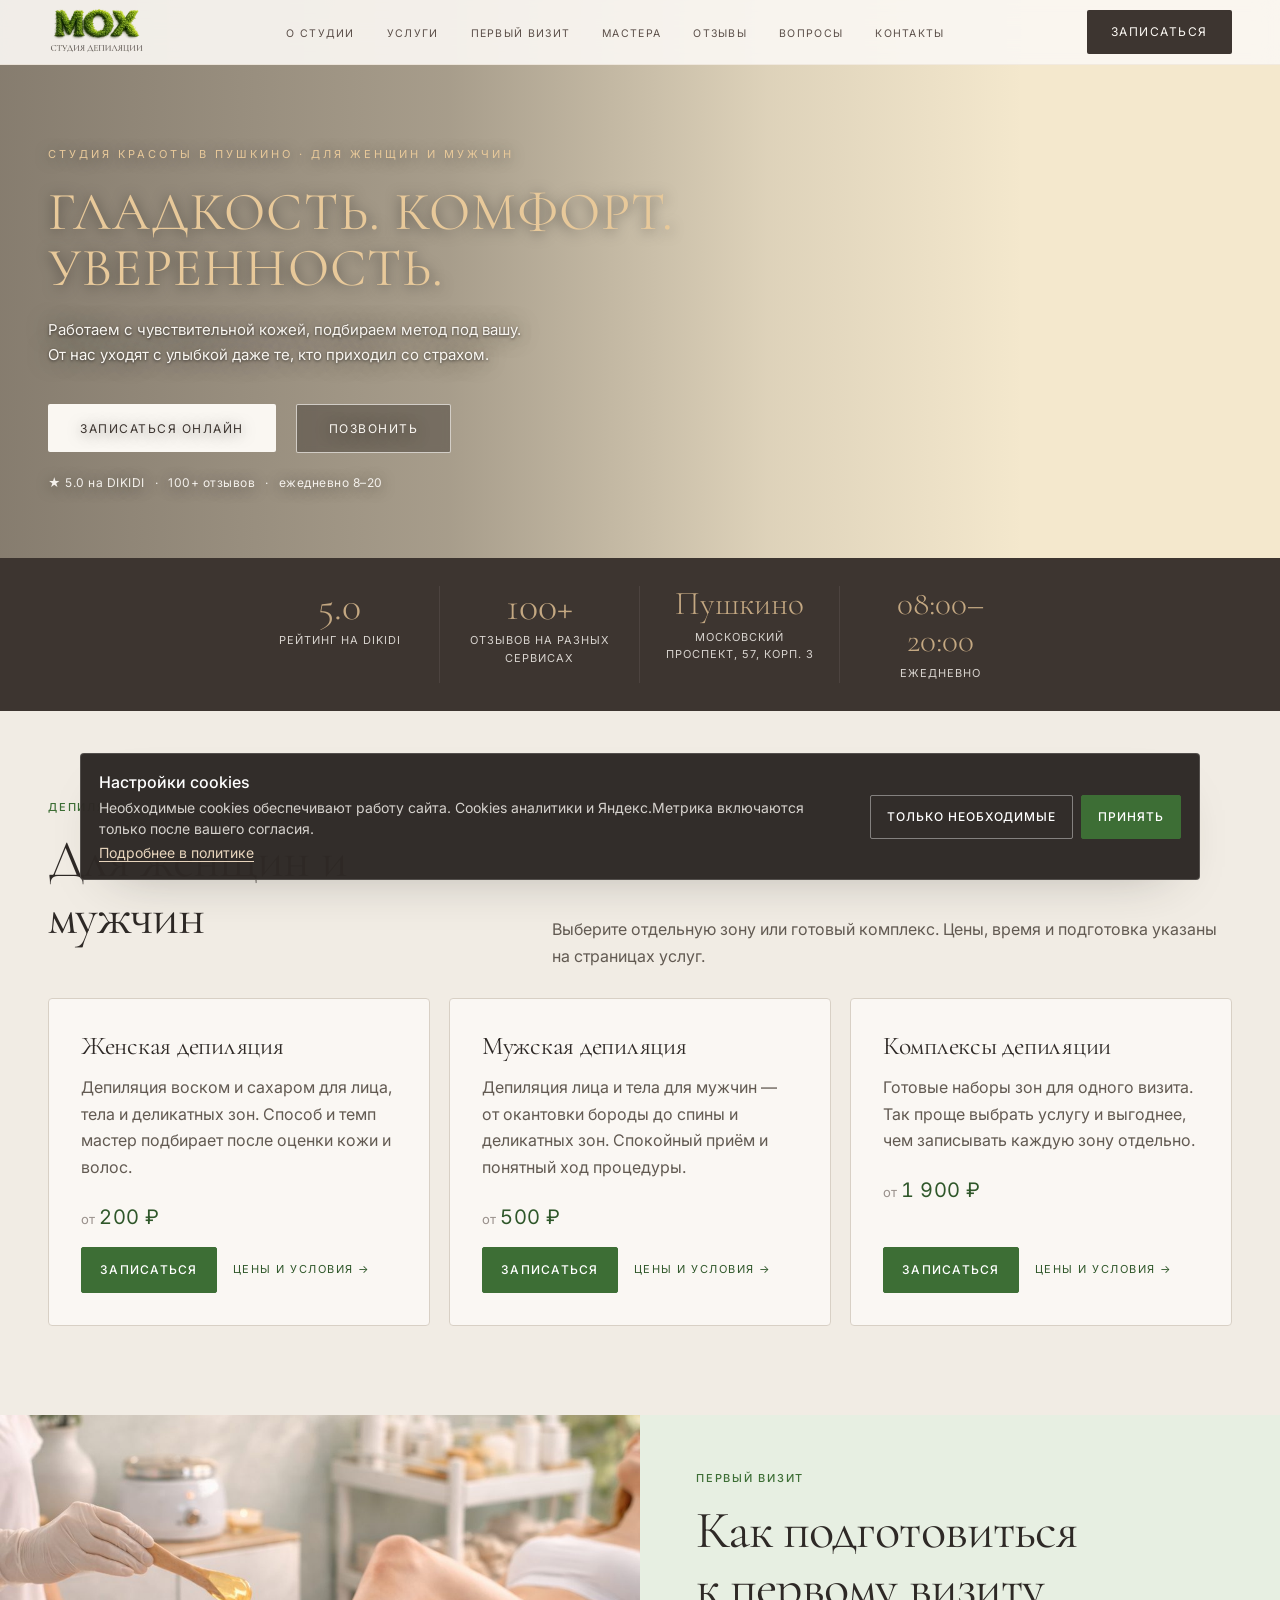
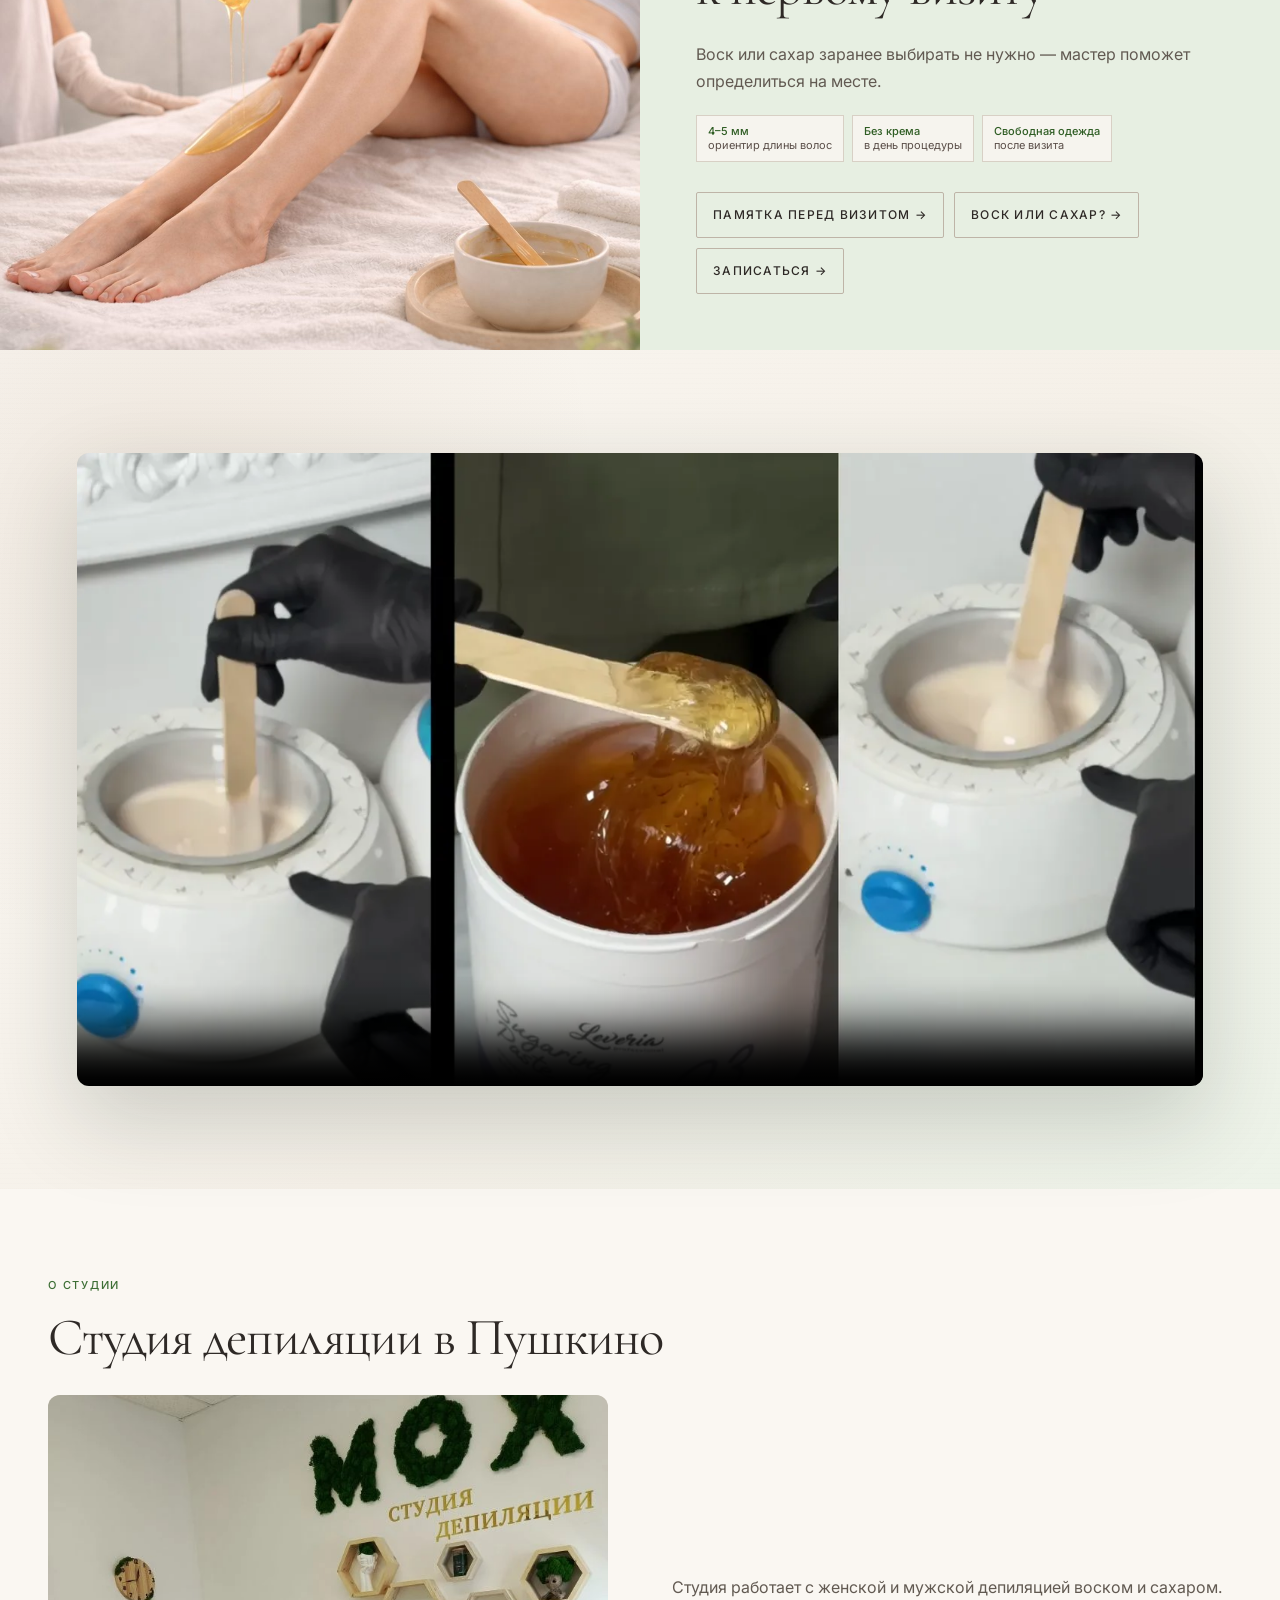
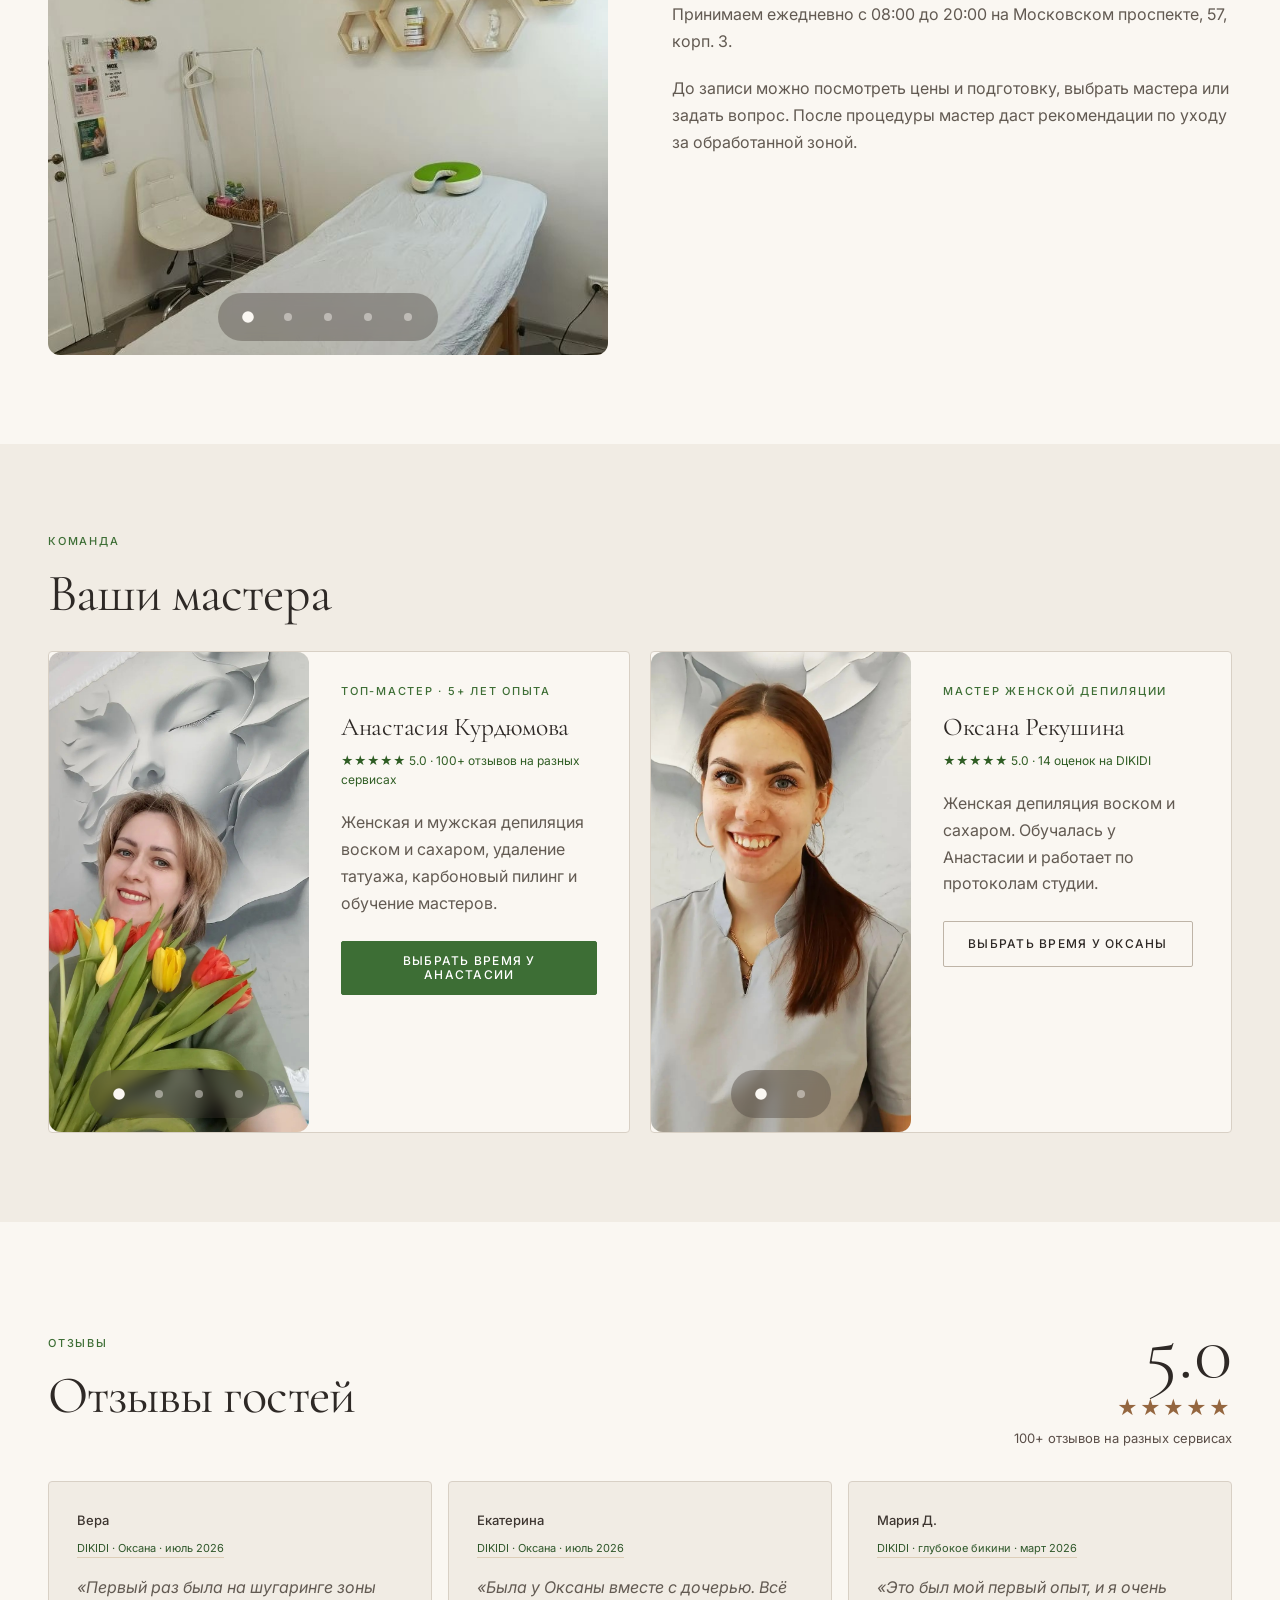
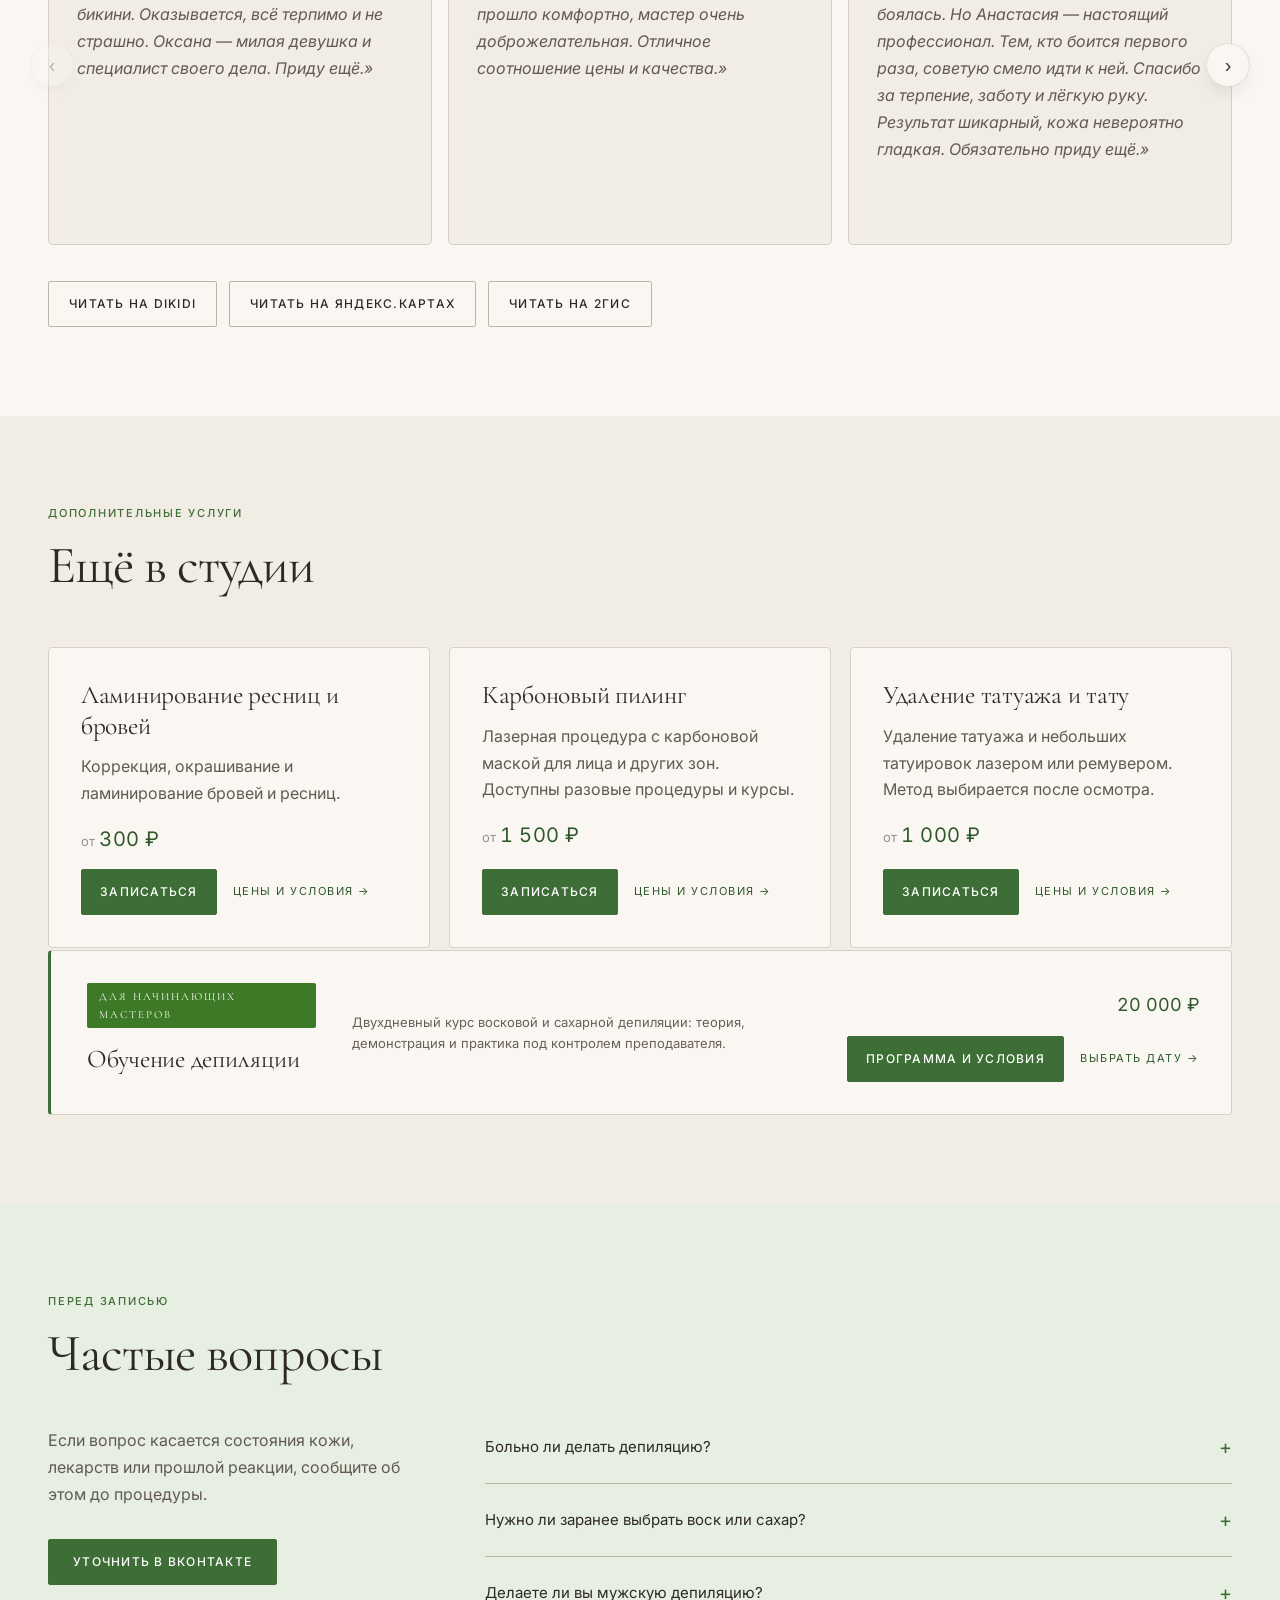
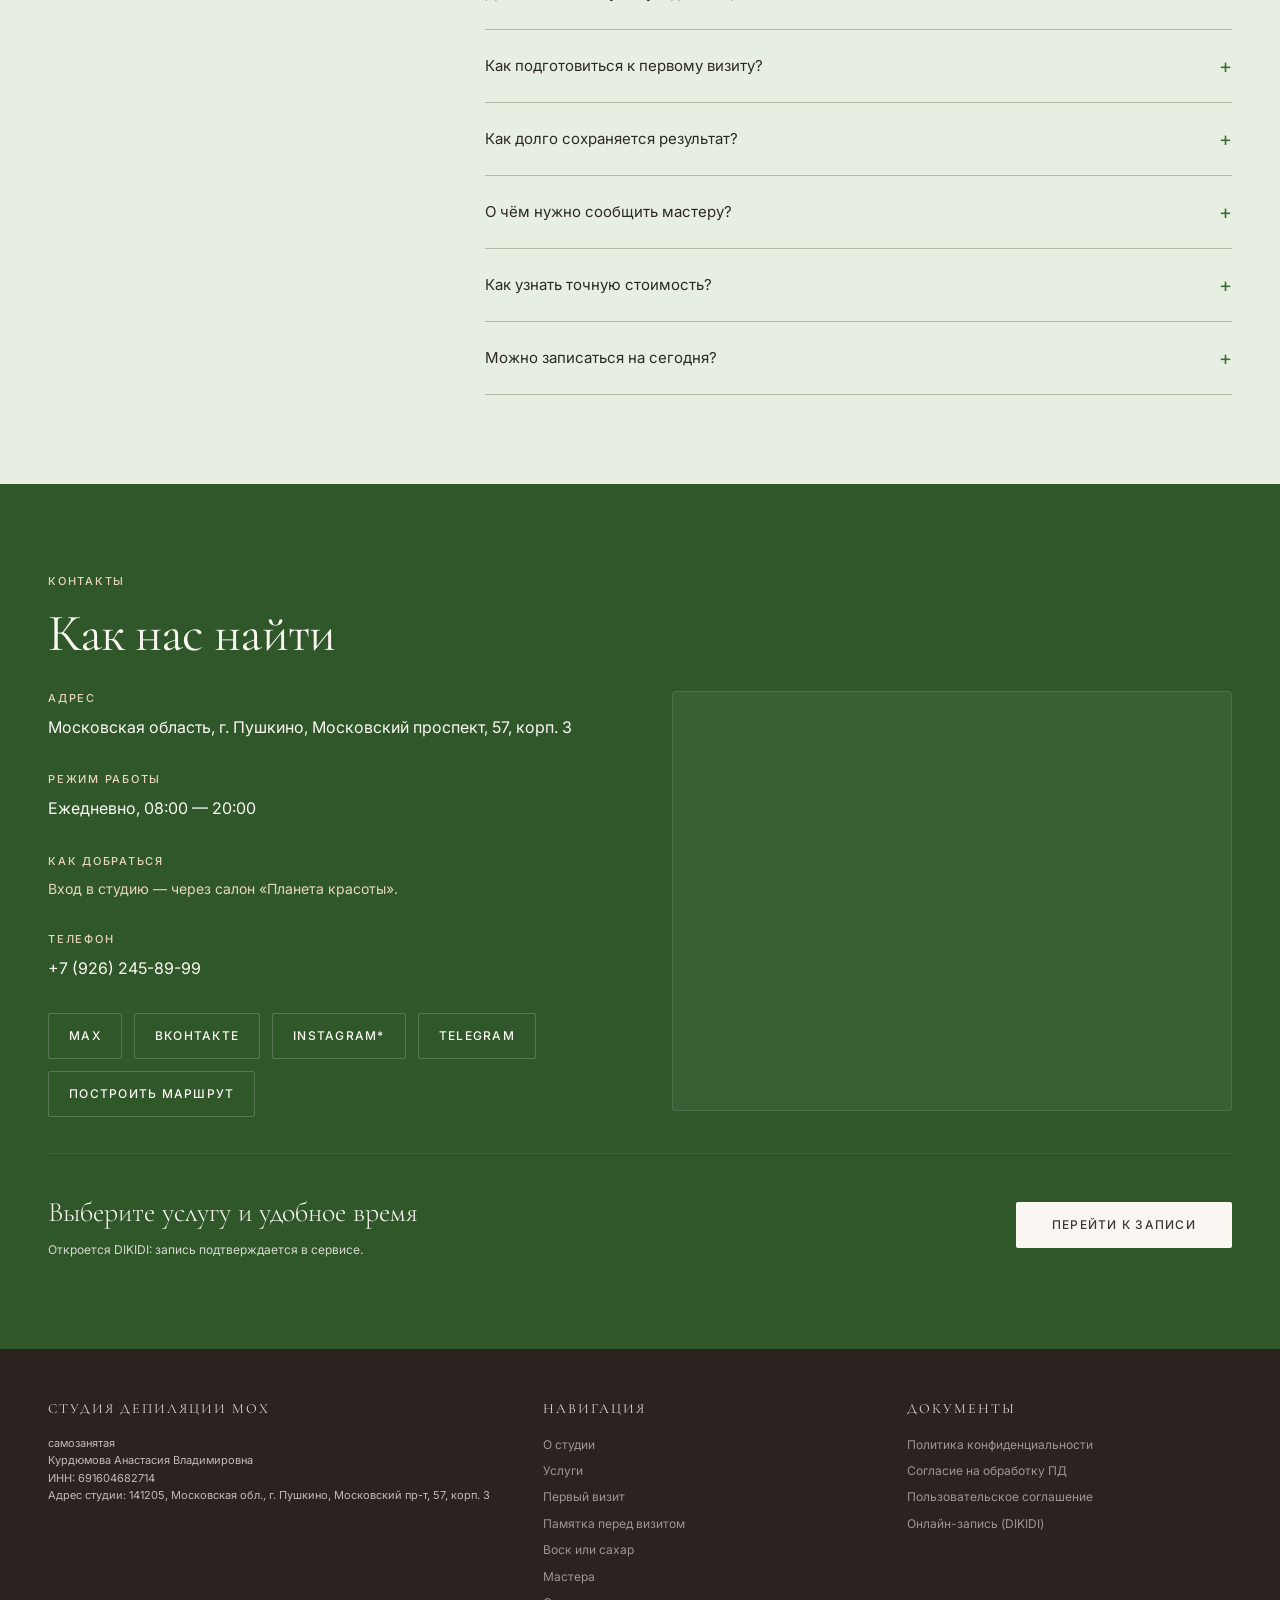
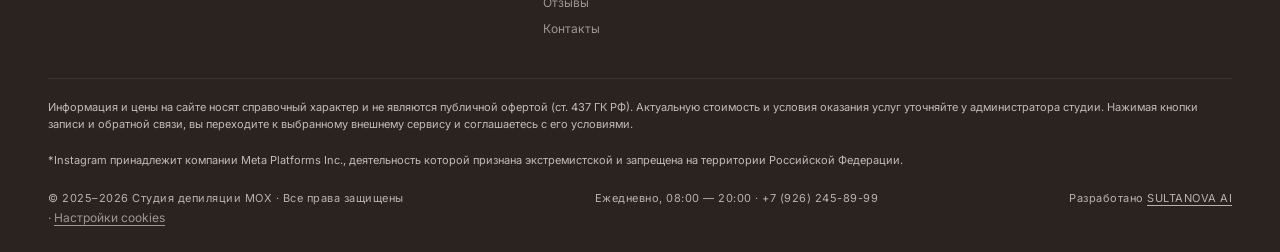
==== index.html @ b2943e1a "Deploy Studio MOX public site" ====
<!DOCTYPE html>
<html lang="ru">
<head>
  <meta charset="UTF-8">
  <meta name="viewport" content="width=device-width, initial-scale=1.0">
  <title>Депиляция в Пушкино для женщин и мужчин — студия МОХ</title>
  <meta name="description" content="Депиляция воском и сахаром для женщин и мужчин в Пушкино. Открытые цены, подготовка к первому визиту и онлайн-запись. Московский проспект, 57, корп. 3.">
  <meta name="theme-color" content="#FAF7F2">
  <meta name="yandex-verification" content="49eaa7215c5de0d1" />

  <link rel="icon" type="image/png" href="favicon.png">
  <link rel="apple-touch-icon" href="logo_new.png">

  <meta property="og:type" content="website">
  <meta property="og:locale" content="ru_RU">
  <meta property="og:site_name" content="Студия депиляции МОХ">
  <meta property="og:title" content="Депиляция в Пушкино — студия МОХ">
  <meta property="og:description" content="Депиляция воском и сахаром для женщин и мужчин. Понятная подготовка, открытые цены и онлайн-запись.">
  <meta property="og:image" content="https://studiomox.ru/og-image-v2.jpg">
  <meta property="og:image:width" content="1200">
  <meta property="og:image:height" content="630">

  <meta name="twitter:card" content="summary_large_image">
  <meta name="twitter:title" content="Депиляция в Пушкино — студия МОХ">
  <meta name="twitter:description" content="Депиляция воском и сахаром для женщин и мужчин. Открытые цены и онлайн-запись.">
  <meta name="twitter:image" content="https://studiomox.ru/og-image-v2.jpg">

  <link rel="canonical" href="https://studiomox.ru/">

  <script type="application/ld+json">
{
  "@context": "https://schema.org",
  "@type": "BeautySalon",
  "@id": "https://studiomox.ru/#studio",
  "name": "Студия депиляции МОХ",
  "alternateName": "МОХ",
  "url": "https://studiomox.ru/",
  "logo": "https://studiomox.ru/logo_new.png",
  "image": [
    "https://studiomox.ru/images/hero2.jpg",
    "https://studiomox.ru/images/studio-1.jpeg",
    "https://studiomox.ru/images/studio-2.jpeg"
  ],
  "priceRange": "₽₽",
  "telephone": "+79262458999",
  "address": {
    "@type": "PostalAddress",
    "streetAddress": "Московская область, г. Пушкино, Московский проспект, 57, корп. 3",
    "addressCountry": "RU"
  },
  "areaServed": {
    "@type": "City",
    "name": "Пушкино"
  },
  "hasMap": "https://yandex.com/maps/org/studio_/82859174374/",
  "openingHours": "Mo-Su 08:00-20:00",
  "employee": [
    {
      "@type": "Person",
      "name": "Анастасия Курдюмова",
      "jobTitle": "ТопМастер"
    },
    {
      "@type": "Person",
      "name": "Оксана Рекушина",
      "jobTitle": "Мастер"
    }
  ],
  "sameAs": [
    "https://vk.ru/mox_pushkino",
    "https://max.ru/join/XUaVZ5nAhNeaqM1vpxHjrUxd1azmEjL3-AgCfs2Gb9o",
    "https://yandex.com/maps/org/studio_/82859174374/",
    "https://2gis.ru/moscow/geo/70000001100047995"
  ],
  "hasOfferCatalog": {
    "@type": "OfferCatalog",
    "name": "Услуги студии МОХ",
    "itemListElement": [
      {
        "@type": "Offer",
        "name": "Женская депиляция",
        "url": "https://studiomox.ru/services/women.html",
        "priceCurrency": "RUB",
        "availability": "https://schema.org/InStock",
        "price": "200"
      },
      {
        "@type": "Offer",
        "name": "Мужская депиляция",
        "url": "https://studiomox.ru/services/men.html",
        "priceCurrency": "RUB",
        "availability": "https://schema.org/InStock",
        "price": "500"
      },
      {
        "@type": "Offer",
        "name": "Комплексы депиляции",
        "url": "https://studiomox.ru/services/complexes.html",
        "priceCurrency": "RUB",
        "availability": "https://schema.org/InStock",
        "price": "1900"
      },
      {
        "@type": "Offer",
        "name": "Ламинирование ресниц и бровей",
        "url": "https://studiomox.ru/services/brows.html",
        "priceCurrency": "RUB",
        "availability": "https://schema.org/InStock",
        "price": "300"
      },
      {
        "@type": "Offer",
        "name": "Карбоновый пилинг",
        "url": "https://studiomox.ru/services/carbon.html",
        "priceCurrency": "RUB",
        "availability": "https://schema.org/InStock",
        "price": "1500"
      },
      {
        "@type": "Offer",
        "name": "Удаление татуажа и тату",
        "url": "https://studiomox.ru/services/tattoo.html",
        "priceCurrency": "RUB",
        "availability": "https://schema.org/InStock",
        "price": "1000"
      },
      {
        "@type": "Offer",
        "name": "Обучение депиляции",
        "url": "https://studiomox.ru/services/course.html",
        "priceCurrency": "RUB",
        "availability": "https://schema.org/InStock",
        "price": "20000"
      }
    ]
  }
}
  </script>

  <link rel="preconnect" href="https://fonts.googleapis.com">
  <link rel="preconnect" href="https://fonts.gstatic.com" crossorigin>
  <link rel="preload" as="image" href="images/hero2.jpg" fetchpriority="high" media="(min-width: 901px)">
  <link rel="preload" as="image" href="images/hero-mobile.jpeg" fetchpriority="high" media="(max-width: 900px)">
  <link href="https://fonts.googleapis.com/css2?family=Cormorant+Garamond:ital,wght@0,300;0,400;0,500;0,600;1,300;1,400&family=Inter:wght@300;400;500&display=swap" rel="stylesheet">
  <link rel="stylesheet" href="site-tokens.css?v=20260729a">
  <script type="text/javascript" src="https://dikidi.ru/assets/js/widget_record/widget2.min.js?v=1773811740"></script>
  <style>
    :root {
      --milk:   #FAF7F2;
      --sage:   #3D7A28;
      --sage-dark: #2F5D24;
      --beige:  #C4A882;
      --taupe:  #3D3530;
      --taupe2: #5a4e48;
      --light:  #F2EDE4;
    }

    *, *::before, *::after { box-sizing: border-box; margin: 0; padding: 0; }

    html { scroll-behavior: smooth; }

    body {
      font-family: 'Inter', sans-serif;
      background: var(--milk);
      color: var(--taupe);
      font-size: 15px;
      line-height: 1.6;
      -webkit-font-smoothing: antialiased;
    }

    h1, h2, h3 {
      font-family: 'Cormorant Garamond', serif;
      font-weight: 400;
      line-height: 1.15;
    }

    img { display: block; width: 100%; height: 100%; object-fit: cover; }

    /* ─── SCROLL FADE ─── */
    .js .fade-in {
      opacity: 0;
      transform: translateY(32px);
      transition: opacity 0.9s cubic-bezier(.22,.8,.36,1), transform 0.9s cubic-bezier(.22,.8,.36,1);
    }
    .fade-in.visible { opacity: 1; transform: none; }

    /* ─── WAU: shared card lift ─── */
    .service-card, .promo-card, .extras-card, .master-card, .review-card {
      transition: transform 0.45s cubic-bezier(.22,.8,.36,1),
                  box-shadow 0.45s cubic-bezier(.22,.8,.36,1),
                  background 0.35s ease,
                  border-color 0.35s ease;
      will-change: transform;
    }
    .service-card:hover, .promo-card:hover, .extras-card:hover,
    .master-card:hover, .review-card:hover {
      transform: translateY(-6px);
      box-shadow: 0 18px 48px -24px rgba(61,53,48,0.28), 0 4px 12px -6px rgba(61,53,48,0.12);
    }

    /* ─── WAU: buttons smoother ─── */
    .btn-primary, .btn-ghost, .btn-sage, .btn-outline-sage, .btn-milk,
    .nav-cta, .sticky-cta-btn, .platform-btn, .social-btn, .service-link,
    .promo-card-link {
      transition: background 0.35s ease, color 0.35s ease,
                  border-color 0.35s ease, transform 0.35s cubic-bezier(.22,.8,.36,1),
                  box-shadow 0.35s ease;
    }
    .btn-primary:hover, .btn-sage:hover, .btn-milk:hover, .nav-cta:hover {
      transform: translateY(-2px);
      box-shadow: 0 10px 24px -10px rgba(61,53,48,0.35);
    }

    @media (prefers-reduced-motion: reduce) {
      .fade-in, .service-card, .promo-card, .extras-card, .master-card,
      .review-card, .hero-h1 { animation: none !important; transition: none !important; }
    }

    /* ─── NAV ─── */
    nav {
      position: fixed;
      top: 0; left: 0; right: 0;
      z-index: 100;
      display: flex;
      align-items: center;
      justify-content: space-between;
      padding: 8px 48px;
      background: rgba(250,247,242,0.92);
      backdrop-filter: blur(12px);
      border-bottom: 1px solid rgba(196,168,130,0.15);
      transition: padding 0.3s;
    }

    .nav-logo {
      font-family: 'Cormorant Garamond', serif;
      font-size: 22px;
      font-weight: 500;
      letter-spacing: 4px;
      text-transform: uppercase;
      color: var(--taupe);
      text-decoration: none;
    }

    .nav-links {
      display: flex;
      gap: 32px;
      list-style: none;
    }

    .nav-links a {
      font-size: 10.5px;
      letter-spacing: 1.3px;
      text-transform: uppercase;
      color: var(--taupe2);
      text-decoration: none;
      transition: color 0.2s;
    }
    .nav-links a:hover { color: var(--sage); }

    .nav-cta {
      min-height: 44px;
      display: inline-flex;
      align-items: center;
      font-size: 12px;
      letter-spacing: 1.5px;
      text-transform: uppercase;
      color: var(--milk);
      background: var(--taupe);
      padding: 10px 24px;
      border-radius: 2px;
      text-decoration: none;
      transition: background 0.2s;
    }
    .nav-cta:hover { background: var(--sage); }

    /* ─── HERO ─── */
    #hero {
      position: relative;
      min-height: 62vh;
      display: flex;
      align-items: center;
      padding: 120px 48px 40px;
      overflow: hidden;
    }

    .hero-bg {
      position: absolute;
      inset: 0;
      background: #F4E8CD;
    }

    .hero-bg img,
    .hero-bg video {
      width: 100%;
      height: 100%;
      object-fit: cover;
      object-position: center 30%;
    }

    .hero-overlay {
      position: absolute;
      inset: 0;
      background: linear-gradient(
        to right,
        rgba(61,53,48,0.6) 0%,
        rgba(61,53,48,0.42) 35%,
        rgba(61,53,48,0.12) 60%,
        rgba(61,53,48,0) 80%
      );
    }

    .hero-content {
      position: relative;
      z-index: 2;
      max-width: 680px;
    }

    .hero-content { text-shadow: 0 2px 14px rgba(0,0,0,0.55); }

    .hero-label {
      font-size: 11px;
      letter-spacing: 3px;
      text-transform: uppercase;
      color: #E8C99A;
      margin-bottom: 20px;
    }

    .hero-h1 {
      font-size: clamp(34px, 4.2vw, 54px);
      color: #E8C99A;
      font-weight: 400;
      margin-bottom: 20px;
      line-height: 1.05;
      letter-spacing: 0.02em;
    }

    .hero-sub {
      font-size: 15px;
      color: rgba(250,247,242,1);
      max-width: 480px;
      margin-bottom: 36px;
      line-height: 1.7;
      text-shadow: 0 1px 3px rgba(0,0,0,0.6), 0 0 22px rgba(40,30,24,0.6);
    }

    .hero-actions {
      display: flex;
      align-items: center;
      gap: 20px;
      flex-wrap: wrap;
    }

    .btn-primary {
      font-size: 12px;
      letter-spacing: 1.5px;
      text-transform: uppercase;
      color: var(--taupe);
      background: var(--milk);
      padding: 14px 32px;
      border-radius: 2px;
      text-decoration: none;
      transition: background 0.2s, color 0.2s;
    }
    .btn-primary:hover { background: var(--sage); color: var(--milk); }

    .btn-ghost {
      font-size: 12px;
      letter-spacing: 1.5px;
      text-transform: uppercase;
      color: var(--milk);
      background: rgba(61,53,48,0.45);
      border: 1px solid rgba(250,247,242,0.7);
      padding: 14px 32px;
      border-radius: 2px;
      text-decoration: none;
      backdrop-filter: blur(4px);
      transition: background 0.2s, border-color 0.2s, color 0.2s;
    }
    .btn-ghost:hover { background: rgba(61,53,48,0.7); border-color: var(--beige); color: var(--beige); }

    .hero-promo-box {
      display: flex;
      align-items: center;
      gap: 20px;
      background: rgba(250,247,242,0.08);
      border: 1px solid rgba(196,168,130,0.45);
      backdrop-filter: blur(6px);
      padding: 18px 22px;
      border-radius: 4px;
      margin-bottom: 28px;
      max-width: 540px;
    }
    .hero-promo-badge {
      font-family: 'Cormorant Garamond', serif;
      font-size: 38px;
      font-weight: 500;
      color: var(--beige);
      line-height: 1;
      letter-spacing: -1px;
      flex-shrink: 0;
    }
    .hero-promo-title {
      font-family: 'Cormorant Garamond', serif;
      font-size: 19px;
      color: var(--milk);
      margin-bottom: 4px;
      letter-spacing: 0.3px;
    }
    .hero-promo-sub {
      font-size: 13px;
      color: rgba(250,247,242,0.75);
      line-height: 1.55;
    }
    .hero-promo-note {
      position: absolute;
      left: 0;
      right: 0;
      bottom: 6px;
      z-index: 2;
      margin: 0;
      padding: 0 24px;
      text-align: center;
      font-size: 11px;
      letter-spacing: 0.5px;
      color: rgba(250,247,242,0.75);
      line-height: 1.4;
      font-style: italic;
      white-space: nowrap;
      overflow: hidden;
      text-overflow: ellipsis;
    }

    .hero-trust {
      display: flex;
      gap: 10px;
      margin-top: 20px;
      font-size: 12px;
      color: rgba(250,247,242,0.95);
      letter-spacing: 0.5px;
      flex-wrap: wrap;
    }

    /* ─── PROMO / ВЫГОДА ─── */
    #promo {
      background: var(--light);
      padding: 56px 48px;
    }
    .promo-header { margin-bottom: 28px; }
    .promo-grid {
      display: grid;
      grid-template-columns: repeat(2, 1fr);
      gap: 2px;
    }
    .promo-card {
      background: var(--milk);
      padding: 36px 32px;
      position: relative;
      overflow: hidden;
      display: flex;
      flex-direction: column;
      transition: background 0.3s;
    }
    .promo-card:hover { background: #fff; }
    .promo-card.feature {
      background: var(--sage-dark);
      color: var(--milk);
    }
    .promo-card.feature:hover { background: #336621; }
    .promo-card-badge {
      font-family: 'Cormorant Garamond', serif;
      font-size: 42px;
      font-weight: 500;
      color: var(--sage-dark);
      line-height: 1;
      margin-bottom: 14px;
    }
    .promo-card.feature .promo-card-badge { color: var(--beige); }
    .promo-card-title {
      font-family: 'Cormorant Garamond', serif;
      font-size: 22px;
      color: var(--taupe);
      margin-bottom: 10px;
      line-height: 1.2;
    }
    .promo-card.feature .promo-card-title { color: var(--milk); }
    .promo-card-text {
      font-size: 13px;
      color: var(--taupe2);
      opacity: 0.9;
      line-height: 1.6;
      margin-bottom: 20px;
      flex: 1;
    }
    .promo-card.feature .promo-card-text { color: rgba(250,247,242,0.8); opacity: 1; }
    .promo-card-note {
      font-size: 11px;
      line-height: 1.5;
      font-style: italic;
      color: var(--taupe2);
      opacity: 0.7;
      margin-top: -8px;
      margin-bottom: 20px;
    }
    .promo-card.feature .promo-card-note { color: rgba(250,247,242,0.65); opacity: 1; }
    .promo-card-link {
      font-size: 11px;
      letter-spacing: 1.5px;
      text-transform: uppercase;
      color: var(--sage-dark);
      text-decoration: none;
      align-self: flex-start;
    }
    .promo-card.feature .promo-card-link { color: var(--beige); }

    /* ─── TRUST BAR ─── */
    #trust {
      background: var(--taupe);
      padding: 28px 48px;
      display: flex;
      gap: 0;
      justify-content: center;
    }

    .trust-item {
      flex: 1;
      max-width: 200px;
      text-align: center;
      padding: 0 24px;
      border-right: 1px solid rgba(250,247,242,0.08);
    }
    .trust-item:last-child { border-right: none; }

    .trust-num {
      font-family: 'Cormorant Garamond', serif;
      font-size: 40px;
      font-weight: 300;
      color: var(--beige);
      line-height: 1;
      margin-bottom: 6px;
    }

    .trust-text {
      font-size: 11px;
      letter-spacing: 1px;
      text-transform: uppercase;
      color: rgba(250,247,242,0.82);
    }

    /* ─── SECTIONS ─── */
    section { padding: 56px 48px; }

    .section-label {
      font-size: 11px;
      letter-spacing: 3px;
      text-transform: uppercase;
      color: var(--sage-dark);
      margin-bottom: 16px;
    }

    .section-title {
      font-family: 'Cormorant Garamond', serif;
      font-size: clamp(36px, 5vw, 56px);
      font-weight: 300;
      color: var(--taupe);
      margin-bottom: 24px;
      line-height: 1.1;
    }

    .section-sub {
      font-size: 15px;
      color: var(--taupe2);
      opacity: 0.88;
      max-width: 520px;
      line-height: 1.7;
    }

    /* ─── ABOUT ─── */
    #about { background: var(--milk); }

    .about-grid {
      display: grid;
      grid-template-columns: 1fr 1fr;
      gap: 64px;
      align-items: center;
      margin-top: 28px;
    }

    .about-img-wrap {
      position: relative;
      height: 560px;
      border-radius: 4px;
      overflow: hidden;
    }

    .about-img-wrap .slide {
      position: absolute;
      inset: 0;
      opacity: 0;
      transition: opacity 0.7s ease;
    }
    .about-img-wrap .slide.active { opacity: 1; }

    .about-accent {
      position: absolute;
      bottom: -20px;
      right: -20px;
      width: 120px;
      height: 120px;
      background: var(--sage);
      opacity: 0.25;
      border-radius: 2px;
    }

    .about-text-block p {
      font-size: 16px;
      line-height: 1.8;
      color: var(--taupe2);
      margin-bottom: 20px;
    }

    .about-pills {
      display: flex;
      flex-direction: column;
      gap: 16px;
      margin-top: 28px;
    }

    .about-pill {
      display: flex;
      align-items: flex-start;
      gap: 18px;
      padding: 22px 24px;
      background: transparent;
      border: 1px solid rgba(61,53,48,0.1);
      border-radius: 2px;
      transition: border-color 0.35s ease, background 0.35s ease, transform 0.35s cubic-bezier(.22,.8,.36,1);
    }
    .about-pill:hover {
      border-color: var(--sage);
      background: rgba(250,247,242,0.6);
      transform: translateX(4px);
    }

    .pill-icon {
      width: 36px;
      height: 36px;
      flex-shrink: 0;
      color: var(--sage-dark);
      display: flex;
      align-items: center;
      justify-content: center;
    }
    .pill-icon svg { width: 100%; height: 100%; stroke: currentColor; stroke-width: 1.2; fill: none; stroke-linecap: round; stroke-linejoin: round; }

    .pill-title {
      font-size: 14px;
      font-weight: 500;
      letter-spacing: 0.3px;
      color: var(--taupe);
      margin-bottom: 6px;
    }

    .pill-text {
      font-size: 13px;
      color: var(--taupe2);
      opacity: 0.88;
      line-height: 1.55;
    }

    /* ─── SERVICES ─── */
    #services { background: var(--light); padding: 56px 48px; }

    .services-header {
      display: flex;
      align-items: flex-end;
      justify-content: space-between;
      margin-bottom: 28px;
      gap: 40px;
    }

    .services-grid {
      display: grid;
      grid-template-columns: repeat(3, 1fr);
      gap: 2px;
    }

    .service-card {
      background: var(--milk);
      padding: 28px 32px;
      cursor: pointer;
      transition: background 0.3s;
      position: relative;
      overflow: hidden;
    }

    .service-card::after {
      content: '';
      position: absolute;
      bottom: 0; left: 0; right: 0;
      height: 2px;
      background: var(--sage);
      transform: scaleX(0);
      transform-origin: left;
      transition: transform 0.3s;
    }

    .service-card:hover { background: #fff; }
    .service-card:hover::after { transform: scaleX(1); }

    .service-n {
      font-family: 'Cormorant Garamond', serif;
      font-size: 13px;
      color: var(--sage-dark);
      letter-spacing: 2px;
      margin-bottom: 16px;
    }

    .service-name {
      font-family: 'Cormorant Garamond', serif;
      font-size: 22px;
      font-weight: 400;
      color: var(--taupe);
      margin-bottom: 12px;
      line-height: 1.2;
    }

    .service-desc {
      font-size: 13px;
      color: var(--taupe2);
      opacity: 0.85;
      line-height: 1.6;
      margin-bottom: 20px;
    }

    .service-link {
      min-height: 44px;
      display: inline-flex;
      align-items: center;
      font-size: 11px;
      letter-spacing: 1.5px;
      text-transform: uppercase;
      color: var(--sage);
      text-decoration: none;
    }
    .service-actions {
      display: flex;
      align-items: center;
      gap: 16px;
      flex-wrap: wrap;
      margin-top: 4px;
    }
    .service-btn-more {
      min-height: 44px;
      display: inline-flex;
      align-items: center;
      background: var(--sage);
      color: var(--milk);
      font-size: 11px;
      letter-spacing: 1.5px;
      text-transform: uppercase;
      padding: 10px 18px;
      border-radius: 2px;
      text-decoration: none;
      transition: background 0.25s ease, transform 0.25s ease;
    }
    .service-btn-more:hover {
      background: var(--sage-dark);
      transform: translateY(-1px);
    }

    .service-bullets {
      list-style: none;
      padding: 0;
      margin: 0 0 20px;
      font-size: 13px;
      color: var(--taupe2);
      opacity: 0.9;
      line-height: 1.6;
    }
    .service-bullets li {
      padding-left: 22px;
      position: relative;
      margin-bottom: 4px;
    }
    .service-bullets li::before {
      content: '';
      position: absolute;
      left: 0;
      top: 0.55em;
      width: 16px;
      height: 10px;
      background-image: url("data:image/svg+xml;utf8,<svg xmlns='http://www.w3.org/2000/svg' viewBox='0 0 14 10'><path d='M1 8 C 2 2, 8 1, 13 2 C 11 8, 6 9.5, 1 8 Z' fill='%236DB05A'/><path d='M2 7.5 Q 7 5.2 12.5 2.5' stroke='%23FAF7F2' stroke-width='0.5' fill='none' stroke-linecap='round'/></svg>");
      background-repeat: no-repeat;
      background-size: contain;
    }

    .service-price {
      font-family: 'Cormorant Garamond', serif;
      font-size: 20px;
      color: var(--sage-dark);
      margin-bottom: 14px;
      letter-spacing: 0.5px;
    }
    .service-price em {
      font-style: normal;
      font-size: 13px;
      color: var(--taupe2);
      opacity: 0.6;
      letter-spacing: 0;
      margin-right: 4px;
    }

    .extras-strip {
      display: grid;
      grid-template-columns: 1fr 1fr;
      gap: 2px;
      margin-top: 2px;
    }
    .extras-card {
      background: var(--light);
      padding: 32px 32px;
      position: relative;
      overflow: hidden;
      transition: background 0.3s;
    }
    .extras-card:hover { background: #e8f0de; }
    .extras-card--course {
      background: var(--milk);
      border-left: 3px solid var(--sage);
      padding-left: 36px;
    }
    .extras-card--course:hover { background: #f3f5ec; }
    .extras-card--course .extras-label {
      display: inline-block;
      background: var(--sage);
      color: var(--milk);
      padding: 5px 12px;
      border-radius: 2px;
      letter-spacing: 2px;
      font-size: 11px;
    }
    .extras-label {
      font-family: 'Cormorant Garamond', serif;
      font-size: 13px;
      color: var(--sage-dark);
      letter-spacing: 2px;
      text-transform: uppercase;
      margin-bottom: 10px;
    }
    .extras-title {
      font-family: 'Cormorant Garamond', serif;
      font-size: 22px;
      color: var(--taupe);
      margin-bottom: 8px;
    }
    .extras-desc {
      font-size: 13px;
      color: var(--taupe2);
      opacity: 0.9;
      line-height: 1.6;
      margin-bottom: 16px;
    }
    .extras-meta {
      font-family: 'Cormorant Garamond', serif;
      font-size: 18px;
      color: var(--sage-dark);
      margin-bottom: 10px;
    }

    /* ─── FIRST VISIT ─── */
    #first-visit {
      background: var(--milk);
      display: grid;
      grid-template-columns: 1fr 1fr;
      gap: 0;
      padding: 0;
    }

    .fv-image {
      position: relative;
      min-height: 500px;
    }

    .fv-content {
      padding: 56px 56px;
      display: flex;
      flex-direction: column;
      justify-content: center;
    }

    .steps {
      margin-top: 32px;
      display: flex;
      flex-direction: column;
      gap: 20px;
    }

    .step {
      display: flex;
      gap: 24px;
      align-items: flex-start;
    }

    .step-num {
      font-family: 'Cormorant Garamond', serif;
      font-size: 36px;
      font-weight: 300;
      color: var(--beige);
      line-height: 1;
      flex-shrink: 0;
      width: 40px;
    }

    .step-body {}

    .step-title {
      font-size: 14px;
      font-weight: 500;
      margin-bottom: 4px;
    }

    .step-text {
      font-size: 13px;
      color: var(--taupe2);
      opacity: 0.88;
      line-height: 1.6;
    }

    /* ─── MASTERS ─── */
    #masters { background: var(--light); }

    .masters-grid {
      display: grid;
      grid-template-columns: 1fr 1fr;
      gap: 8px;
      margin-top: 28px;
    }

    .master-card {
      background: var(--milk);
      border-radius: 4px;
      overflow: hidden;
      display: grid;
      grid-template-columns: minmax(260px, 40%) 1fr;
    }

    .master-photo {
      position: relative;
      min-height: 480px;
      overflow: hidden;
      background: var(--light);
    }

    .master-photo .slide {
      position: absolute;
      inset: 0;
      opacity: 0;
      transition: opacity 0.7s ease;
    }
    .master-photo .slide.active { opacity: 1; }

    .carousel-dots {
      position: absolute;
      bottom: 14px;
      left: 50%;
      transform: translateX(-50%);
      z-index: 3;
      display: flex;
      gap: 8px;
      padding: 8px 14px;
      background: rgba(61,53,48,0.35);
      backdrop-filter: blur(6px);
      border-radius: 100px;
    }
    .carousel-dots button {
      position: relative;
      width: 32px;
      height: 32px;
      border-radius: 50%;
      border: none;
      padding: 0;
      background: transparent;
      cursor: pointer;
    }
    .carousel-dots button::before {
      content: "";
      position: absolute;
      inset: 12px;
      border-radius: 50%;
      background: rgba(250,247,242,0.45);
      transition: background 0.2s, transform 0.2s;
    }
    .carousel-dots button.active::before {
      background: var(--milk);
      transform: scale(1.45);
    }

    /* Carousel arrows */
    .carousel-arrow {
      position: absolute;
      top: 50%;
      transform: translateY(-50%);
      z-index: 4;
      width: 44px;
      height: 44px;
      border: none;
      border-radius: 50%;
      background: rgba(61,53,48,0.45);
      backdrop-filter: blur(6px);
      color: var(--milk);
      font-size: 20px;
      line-height: 44px;
      text-align: center;
      cursor: pointer;
      opacity: 0;
      transition: opacity 0.25s, background 0.2s, transform 0.2s;
      padding: 0;
      user-select: none;
    }
    [data-carousel]:hover .carousel-arrow,
    .carousel-arrow:focus { opacity: 1; }
    .carousel-arrow:hover { background: rgba(61,53,48,0.7); }
    .carousel-arrow.prev { left: 12px; }
    .carousel-arrow.next { right: 12px; }
    @media (max-width: 900px) {
      .carousel-arrow { opacity: 1; width: 44px; height: 44px; line-height: 44px; font-size: 18px; }
    }

    .master-info {
      padding: 32px 32px;
      display: flex;
      flex-direction: column;
    }

    .master-tag {
      font-size: 10px;
      letter-spacing: 2px;
      text-transform: uppercase;
      color: var(--sage);
      margin-bottom: 12px;
    }

    .master-name {
      font-family: 'Cormorant Garamond', serif;
      font-size: 30px;
      font-weight: 400;
      line-height: 1.05;
      color: var(--taupe);
      margin-bottom: 8px;
    }

    .master-rating {
      font-size: 12px;
      color: var(--sage-dark);
      margin-bottom: 20px;
    }

    .master-quote {
      font-family: 'Cormorant Garamond', serif;
      font-size: 17px;
      font-style: italic;
      color: var(--taupe2);
      line-height: 1.6;
      margin-bottom: 24px;
      flex: 1;
    }

    .master-spec {
      font-size: 12px;
      color: var(--taupe2);
      line-height: 1.7;
      margin-bottom: 24px;
    }

    .btn-sage {
      display: inline-block;
      font-size: 11px;
      letter-spacing: 1.5px;
      text-transform: uppercase;
      color: var(--milk);
      background: var(--sage);
      padding: 12px 24px;
      border-radius: 2px;
      text-decoration: none;
      align-self: flex-start;
      transition: background 0.2s;
    }
    .btn-sage:hover { background: var(--taupe); }

    .btn-outline-sage {
      display: inline-block;
      font-size: 11px;
      letter-spacing: 1.5px;
      text-transform: uppercase;
      color: var(--sage);
      border: 1px solid var(--sage);
      padding: 12px 24px;
      border-radius: 2px;
      text-decoration: none;
      align-self: flex-start;
      transition: background 0.2s, color 0.2s;
    }
    .btn-outline-sage:hover { background: var(--sage); color: var(--milk); }

    /* ─── REVIEWS ─── */
    #reviews { background: var(--milk); }

    .reviews-top {
      display: flex;
      align-items: flex-end;
      justify-content: space-between;
      margin-bottom: 32px;
      gap: 40px;
    }

    .review-score-big {
      font-family: 'Cormorant Garamond', serif;
      font-size: 80px;
      font-weight: 300;
      color: var(--taupe);
      line-height: 1;
    }

    .review-stars { font-size: 20px; color: var(--beige); letter-spacing: 2px; }
    .review-count { font-size: 13px; color: var(--taupe2); margin-top: 4px; }

    .reviews-slider-wrap {
      position: relative;
      margin-bottom: 32px;
    }
    .reviews-track {
      display: flex;
      gap: 16px;
      overflow-x: auto;
      scroll-snap-type: x mandatory;
      scroll-behavior: smooth;
      scrollbar-width: none;
      padding-bottom: 4px;
    }
    .reviews-track::-webkit-scrollbar { display: none; }
    .review-card {
      background: var(--light);
      padding: 28px;
      border-radius: 4px;
      flex: 0 0 calc((100% - 32px) / 3);
      scroll-snap-align: start;
    }
    .reviews-arrow {
      position: absolute;
      top: 50%;
      transform: translateY(-50%);
      width: 44px;
      height: 44px;
      border-radius: 50%;
      background: var(--milk);
      border: 1px solid rgba(61,53,48,0.12);
      color: var(--taupe);
      font-size: 20px;
      line-height: 1;
      cursor: pointer;
      box-shadow: 0 8px 20px -10px rgba(61,53,48,0.25);
      transition: background 0.25s ease, color 0.25s ease, border-color 0.25s ease, opacity 0.25s ease;
      z-index: 2;
    }
    .reviews-arrow:hover { background: var(--sage); color: var(--milk); border-color: var(--sage); }
    .reviews-arrow.prev { left: -18px; }
    .reviews-arrow.next { right: -18px; }
    .reviews-arrow[disabled] { opacity: 0.3; cursor: default; }
    @media (max-width: 900px) {
      .review-card { flex: 0 0 calc(100% - 16px); }
      .reviews-arrow.prev { left: 4px; }
      .reviews-arrow.next { right: 4px; }
    }
    @media (min-width: 600px) and (max-width: 900px) {
      .review-card { flex: 0 0 calc((100% - 16px) / 2); }
    }

    .review-author {
      font-size: 13px;
      font-weight: 500;
      margin-bottom: 4px;
    }

    .review-source {
      font-size: 11px;
      color: var(--sage-dark);
      margin-bottom: 16px;
    }

    .review-text {
      font-size: 14px;
      color: var(--taupe2);
      line-height: 1.7;
      font-style: italic;
    }

    .platforms {
      display: flex;
      gap: 12px;
      flex-wrap: wrap;
    }

    .platform-btn {
      font-size: 11px;
      letter-spacing: 1.5px;
      text-transform: uppercase;
      color: var(--taupe2);
      border: 1px solid rgba(61,53,48,0.2);
      padding: 10px 20px;
      border-radius: 2px;
      text-decoration: none;
      transition: border-color 0.2s, color 0.2s;
    }
    .platform-btn:hover { border-color: var(--sage); color: var(--sage); }

    .reviews-invite {
      margin-top: 32px;
      text-align: center;
      padding: 20px 24px 4px;
      border-top: 1px solid rgba(61,53,48,0.12);
    }
    .reviews-invite-title {
      font-family: 'Cormorant Garamond', serif;
      font-size: 22px;
      font-weight: 400;
      font-style: italic;
      color: var(--taupe);
      margin-bottom: 6px;
    }
    .reviews-invite-text {
      font-size: 13px;
      color: var(--taupe2);
      line-height: 1.6;
      max-width: 520px;
      margin: 0 auto 14px;
    }
    .reviews-invite-links {
      display: flex;
      gap: 12px;
      flex-wrap: wrap;
      justify-content: center;
    }

    /* ─── FAQ ─── */
    #faq { background: var(--light); }

    .faq-grid {
      display: grid;
      grid-template-columns: 1fr 2fr;
      gap: 64px;
      margin-top: 28px;
    }

    .faq-list { display: flex; flex-direction: column; gap: 0; }

    .faq-item {
      border-bottom: 1px solid rgba(61,53,48,0.1);
    }

    .faq-q {
      width: 100%;
      border: 0;
      background: transparent;
      text-align: left;
      font: inherit;
      display: flex;
      align-items: center;
      justify-content: space-between;
      padding: 20px 0;
      cursor: pointer;
      font-size: 15px;
      color: var(--taupe);
      user-select: none;
    }

    .faq-q:hover { color: var(--sage); }

    .faq-icon {
      font-size: 20px;
      color: var(--beige);
      flex-shrink: 0;
      transition: transform 0.3s;
    }

    .faq-item.open .faq-icon { transform: rotate(45deg); }

    .faq-a {
      font-size: 14px;
      color: var(--taupe2);
      line-height: 1.8;
      opacity: 0.92;
      max-height: 0;
      overflow: hidden;
      transition: max-height 0.4s ease, padding 0.3s;
    }

    .faq-item.open .faq-a {
      max-height: 200px;
      padding-bottom: 20px;
    }

    /* ─── CONTACTS ─── */
    #contacts {
      background: var(--taupe);
      padding: 56px 48px;
    }

    .contacts-grid {
      display: grid;
      grid-template-columns: 1fr 1fr;
      gap: 64px;
      align-items: start;
      margin-top: 28px;
    }

    .contact-group { margin-bottom: 32px; }

    .contact-label {
      font-size: 10px;
      letter-spacing: 2px;
      text-transform: uppercase;
      color: var(--beige);
      opacity: 0.95;
      margin-bottom: 8px;
    }

    .contact-value {
      font-size: 16px;
      color: var(--milk);
      line-height: 1.6;
    }

    .contact-value a {
      color: var(--milk);
      text-decoration: none;
      transition: color 0.2s;
    }
    .contact-value a:hover { color: var(--beige); }

    .social-links {
      display: flex;
      gap: 12px;
      flex-wrap: wrap;
      margin-top: 32px;
    }

    .social-btn {
      font-size: 11px;
      letter-spacing: 1.5px;
      text-transform: uppercase;
      color: var(--milk);
      border: 1px solid rgba(250,247,242,0.2);
      padding: 10px 20px;
      border-radius: 2px;
      text-decoration: none;
      transition: border-color 0.2s;
    }
    .social-btn:hover { border-color: var(--beige); color: var(--beige); }

    .map-placeholder {
      position: relative;
      background: rgba(250,247,242,0.05);
      border: 1px solid rgba(250,247,242,0.1);
      border-radius: 4px;
      height: 420px;
      min-height: 320px;
      display: flex;
      align-items: center;
      justify-content: center;
      font-size: 12px;
      color: rgba(250,247,242,0.3);
      letter-spacing: 2px;
      text-transform: uppercase;
    }

    .contacts-cta {
      margin-top: 36px;
      padding-top: 36px;
      border-top: 1px solid rgba(250,247,242,0.08);
      display: flex;
      align-items: center;
      justify-content: space-between;
    }

    .contacts-cta-text {
      font-family: 'Cormorant Garamond', serif;
      font-size: 28px;
      font-weight: 300;
      color: var(--milk);
    }

    .btn-milk {
      font-size: 12px;
      letter-spacing: 1.5px;
      text-transform: uppercase;
      color: var(--taupe);
      background: var(--milk);
      padding: 14px 36px;
      border-radius: 2px;
      text-decoration: none;
      transition: background 0.2s;
    }
    .btn-milk:hover { background: var(--beige); color: var(--milk); }

    /* ─── STICKY CTA (mobile) ─── */
    .sticky-cta {
      display: none;
      position: fixed;
      bottom: 0; left: 0; right: 0;
      z-index: 200;
      background: var(--taupe);
      padding: 12px 20px;
      align-items: center;
      justify-content: space-between;
    }

    .sticky-cta-text {
      font-size: 13px;
      color: rgba(250,247,242,0.6);
    }

    .sticky-cta-btn {
      min-height: 44px;
      display: inline-flex;
      align-items: center;
      font-size: 11px;
      letter-spacing: 1.5px;
      text-transform: uppercase;
      background: var(--sage);
      color: var(--milk);
      padding: 10px 20px;
      border-radius: 2px;
      text-decoration: none;
    }

    /* ─── FOOTER ─── */
    footer {
      background: #2a2320;
      padding: 48px 48px 24px;
      color: rgba(250,247,242,0.55);
      font-size: 12px;
      line-height: 1.7;
    }
    .footer-grid {
      display: grid;
      grid-template-columns: 1.4fr 1fr 1fr;
      gap: 40px;
      max-width: 1280px;
      margin: 0 auto 32px;
    }
    .footer-col-title {
      font-family: 'Cormorant Garamond', serif;
      font-size: 14px;
      letter-spacing: 2px;
      text-transform: uppercase;
      color: rgba(250,247,242,0.85);
      margin-bottom: 14px;
    }
    .footer-col a {
      display: block;
      color: rgba(250,247,242,0.55);
      text-decoration: none;
      margin-bottom: 6px;
      transition: color 0.2s;
    }
    .footer-col a:hover { color: var(--milk); }
    .footer-legal {
      font-size: 11px;
      line-height: 1.6;
      color: rgba(250,247,242,0.72);
    }
    .footer-disclaimer {
      max-width: 1280px;
      margin: 0 auto 20px;
      padding-top: 20px;
      border-top: 1px solid rgba(250,247,242,0.08);
      font-size: 11px;
      line-height: 1.6;
      color: rgba(250,247,242,0.72);
    }
    .footer-bottom {
      max-width: 1280px;
      margin: 0 auto;
      display: flex;
      justify-content: space-between;
      align-items: center;
      gap: 20px;
      font-size: 11px;
      color: rgba(250,247,242,0.68);
      letter-spacing: 0.5px;
    }

    /* ─── SCROLL-TOP BUTTON ─── */
    .scroll-top {
      position: fixed;
      right: 24px;
      bottom: 80px;
      width: 48px;
      height: 48px;
      border-radius: 50%;
      background: var(--taupe);
      color: var(--milk);
      border: none;
      font-size: 22px;
      line-height: 1;
      cursor: pointer;
      opacity: 0;
      visibility: hidden;
      transform: translateY(12px);
      transition: opacity 0.35s ease, transform 0.35s ease, background 0.25s ease, visibility 0.35s ease;
      box-shadow: 0 10px 24px -10px rgba(61,53,48,0.45);
      z-index: 999;
    }
    .scroll-top.visible { opacity: 1; visibility: visible; transform: translateY(0); }
    .scroll-top:hover { background: var(--sage); }
    @media (max-width: 900px) { .scroll-top { bottom: 80px; right: 16px; width: 44px; height: 44px; } }

    /* ─── MOBILE BURGER ─── */
    .nav-burger {
      display: none;
      width: 40px; height: 40px;
      background: transparent;
      border: none;
      cursor: pointer;
      padding: 0;
      position: relative;
      margin-left: auto;
      margin-right: 12px;
    }
    .nav-burger span {
      position: absolute;
      left: 8px; right: 8px;
      height: 2px;
      background: var(--taupe);
      transition: transform 0.3s ease, opacity 0.2s ease, top 0.3s ease;
    }
    .nav-burger span:nth-child(1) { top: 13px; }
    .nav-burger span:nth-child(2) { top: 19px; }
    .nav-burger span:nth-child(3) { top: 25px; }
    .nav-burger.open span:nth-child(1) { top: 19px; transform: rotate(45deg); }
    .nav-burger.open span:nth-child(2) { opacity: 0; }
    .nav-burger.open span:nth-child(3) { top: 19px; transform: rotate(-45deg); }

    /* ─── RESPONSIVE ─── */
    @media (max-width: 900px) {
      nav { padding: 6px 24px; z-index: 1000; }
      .nav-burger { display: block; z-index: 999; }
      .nav-links {
        display: flex;
        flex-direction: column;
        gap: 0;
        position: fixed;
        top: 0; right: 0;
        width: 78%;
        max-width: 320px;
        height: 100vh;
        background: var(--milk);
        padding: 88px 28px 32px;
        box-shadow: -12px 0 40px -20px rgba(61,53,48,0.35);
        transform: translateX(100%);
        transition: transform 0.35s cubic-bezier(.22,.8,.36,1);
        z-index: 998;
        list-style: none;
        margin: 0;
      }
      .nav-links.open { transform: translateX(0); }
      .nav-links li { border-bottom: 1px solid rgba(61,53,48,0.08); }
      .nav-links a { display: block; padding: 16px 0; font-size: 17px; }
      body.menu-open { overflow: hidden; }
      .nav-backdrop {
        position: fixed; inset: 0;
        background: rgba(61,53,48,0.35);
        opacity: 0; visibility: hidden;
        transition: opacity 0.3s ease, visibility 0.3s ease;
        z-index: 997;
      }
      .nav-backdrop.visible { opacity: 1; visibility: visible; }

      #hero { padding: 100px 24px 60px; min-height: 80vh; }
      #hero .hero-bg img { object-position: 85% center !important; }
      #hero .hero-overlay {
        background: linear-gradient(
          to bottom,
          rgba(61,53,48,0.68) 0%,
          rgba(61,53,48,0.5) 55%,
          rgba(61,53,48,0.28) 100%
        ) !important;
      }
      .hero-h1 { font-size: 42px; }

      #trust { padding: 28px 24px; flex-wrap: wrap; gap: 20px; }
      .trust-item { border-right: none; flex: 1 1 40%; }

      section { padding: 56px 24px; }
      #promo { padding: 56px 24px; }
      #contacts { padding: 56px 24px; }
      #rhythm { padding: 56px 24px !important; }
      #rhythm > div > div[style*="grid-template-columns"] { grid-template-columns: 1fr !important; gap: 16px !important; }

      .reviews-top { flex-direction: column; align-items: flex-start; gap: 12px; }
      .reviews-top > div[style] { text-align: left !important; }
      .review-score-big { font-size: 56px; }

      .about-grid { grid-template-columns: 1fr; gap: 40px; }
      .about-img-wrap { height: 320px; }

      .services-grid { grid-template-columns: 1fr 1fr; }

      #first-visit { grid-template-columns: 1fr; }
      .fv-image { min-height: 280px; }
      .fv-content { padding: 60px 24px; }

      .master-card { grid-template-columns: 1fr; }
      .master-photo { min-height: 280px; }
      .masters-grid { grid-template-columns: 1fr; }
      .master-info { padding: 28px 24px; }

      .reviews-grid { grid-template-columns: 1fr; }

      .faq-grid { grid-template-columns: 1fr; gap: 40px; }

      .contacts-grid { grid-template-columns: 1fr; gap: 40px; }
      .contacts-cta { flex-direction: column; align-items: flex-start; gap: 20px; }

      footer { padding: 40px 24px 20px; }
      .footer-grid { grid-template-columns: 1fr; gap: 28px; margin-bottom: 24px; }
      .footer-bottom { flex-direction: column; text-align: center; gap: 8px; }

      .sticky-cta { display: flex; }
      body { padding-bottom: 60px; }
    }

    @media (max-width: 600px) {
      .services-grid { grid-template-columns: 1fr; }
      .extras-strip { grid-template-columns: 1fr; }
      .promo-grid { grid-template-columns: 1fr; }
      #promo { padding: 56px 20px; }
      #contacts { padding: 56px 20px; }
      section { padding: 56px 20px; }
      .hero-h1 { font-size: 34px; }
      .services-header { flex-direction: column; align-items: flex-start; gap: 16px; }

      /* логотип в шапке меньше */
      nav > a:first-child img { height: 72px !important; }
      nav > a:first-child span { font-size: 7px !important; letter-spacing: 3px !important; }
      nav { padding: 4px 16px !important; }
      .nav-cta { padding: 9px 14px; font-size: 11px; letter-spacing: 1px; }

      /* трест-бар — одна колонка на узких экранах */
      .trust-item { flex: 1 1 100%; padding: 0; }
      .trust-num { font-size: 34px; }

      /* промо-карточки — убрать лишний воздух */
      .promo-card { padding: 28px 24px; }
      .promo-card-badge { font-size: 34px; }

      /* сервис-карточки — компактнее */
      .service-card { padding: 20px 22px; }
      #services { padding: 40px 20px !important; }
      .services-header { margin-bottom: 20px; gap: 10px; }

      /* мастер-карточки */
      .master-info { padding: 24px 20px; }
      .master-name { font-size: 26px; }
      .master-quote { font-size: 16px; }

      /* FAQ */
      .faq-q { font-size: 16px; padding: 16px 0; min-height: 48px; }

      /* первый визит */
      .fv-content { padding: 48px 20px; }
      .fv-image { min-height: 220px; }

      /* контакты */
      .contact-value { font-size: 15px; }
      .contacts-cta-text { font-size: 24px; }

      /* отзывы */
      .reviews-invite { padding: 20px 0 4px; }
      .reviews-invite-title { font-size: 20px; }
    }


    /* ─── Точечная доводка без смены дизайн-системы ─── */
    .skip-link {
      position: fixed;
      top: 8px;
      left: 8px;
      z-index: 1001;
      padding: 10px 14px;
      background: var(--taupe);
      color: var(--milk);
      text-decoration: none;
      transform: translateY(-150%);
      transition: transform 0.2s ease;
    }
    .skip-link:focus { transform: translateY(0); }

    :where(a, button):focus-visible {
      outline: 3px solid var(--beige);
      outline-offset: 3px;
    }

    .hero-actions a {
      min-height: 48px;
      display: inline-flex;
      align-items: center;
      justify-content: center;
    }

    .service-card {
      display: flex;
      flex-direction: column;
    }
    .service-actions { margin-top: auto; }

    .first-visit-facts {
      display: flex;
      flex-wrap: wrap;
      gap: 8px;
      margin: 20px 0 4px;
    }
    .first-visit-facts span {
      padding: 8px 11px;
      border: 1px solid rgba(61,53,48,0.12);
      background: rgba(250,247,242,0.6);
      font-size: 11px;
      line-height: 1.35;
      color: var(--taupe2);
    }
    .first-visit-facts strong {
      display: block;
      color: var(--sage-dark);
      font-weight: 500;
    }

    .master-fit {
      margin: 16px 0 20px;
      padding: 12px 14px;
      border-left: 2px solid var(--sage);
      background: var(--light);
      color: var(--taupe2);
      font-size: 12px;
      line-height: 1.55;
    }
    .master-fit strong { color: var(--taupe); font-weight: 500; }

    a.review-source {
      display: inline-block;
      text-decoration: none;
      border-bottom: 1px solid rgba(196,168,130,0.45);
    }
    a.review-source:hover { color: var(--sage-dark); }

    @media (max-width: 900px) {
      .sticky-cta {
        padding-bottom: calc(12px + env(safe-area-inset-bottom));
      }
      body {
        padding-bottom: calc(60px + env(safe-area-inset-bottom));
      }
    }
    @media (max-width: 420px) {
      .sticky-cta { gap: 12px; padding-left: 16px; padding-right: 16px; }
      .sticky-cta-text { max-width: 110px; font-size: 11px; line-height: 1.35; }
      .sticky-cta-btn { justify-content: center; padding-inline: 16px; }
      .hero-actions { gap: 12px; }
      .hero-actions a { width: 100%; }
      .first-visit-facts span { flex: 1 1 30%; min-width: 92px; }
    }
  </style>
  <link rel="stylesheet" href="homepage-enhancements.css?v=20260728c">
  <link rel="stylesheet" href="visual-system.css?v=20260729b">
  <script>window.MOX_ANALYTICS = { counterId: 108746024 };</script>
  <script src="site-consent.js" defer></script>
  <script src="dikidi-goals.js?v=20260908c"></script>
</head>
<body>
<a class="skip-link" href="#hero">Перейти к содержанию</a>

<!-- NAV -->
<nav aria-label="Основная навигация">
  <a class="nav-logo" href="#" style="display:flex;align-items:center;margin:-24px 0;">
    <img src="logo-192.webp" alt="Студия МОХ" width="192" height="192" style="height:96px;width:auto;">
  </a>
  <button class="nav-burger" type="button" aria-label="Открыть меню" aria-expanded="false" aria-controls="main-menu">
    <span></span><span></span><span></span>
  </button>
  <ul class="nav-links" id="main-menu">
    <li><a href="#about">О студии</a></li>
    <li><a href="#services">Услуги</a></li>
    <li><a href="#first-visit">Первый визит</a></li>
    <li><a href="#masters">Мастера</a></li>
    <li><a href="#reviews">Отзывы</a></li>
    <li><a href="#faq">Вопросы</a></li>
    <li><a href="#contacts">Контакты</a></li>
  </ul>
  <a class="nav-cta" href="https://dikidi.ru/#widget=213049">Записаться</a>
</nav>
<div class="nav-backdrop" aria-hidden="true"></div>

<main>
<!-- HERO -->
<section id="hero" tabindex="-1">
  <div class="hero-bg">
    <picture>
      <source media="(max-width: 900px)" srcset="images/hero-mobile.jpeg">
      <img src="images/hero2.jpg" alt="Студия депиляции МОХ в Пушкино — интерьер студии" fetchpriority="high" decoding="async" style="object-position: right 85%;">
    </picture>
  </div>
  <div class="hero-overlay"></div>
  <div class="hero-content">
    <p class="hero-label">Студия красоты в Пушкино · для женщин и мужчин</p>
    <h1 class="hero-h1">ГЛАДКОСТЬ. КОМФОРТ.<br>УВЕРЕННОСТЬ.</h1>
    <p class="hero-sub">Работаем с чувствительной кожей, подбираем метод под вашу. От нас уходят с улыбкой даже те, кто приходил со страхом.</p>

    <div class="hero-actions">
      <a class="btn-primary" href="https://dikidi.ru/#widget=213049">Записаться онлайн</a>
      <a class="btn-ghost" href="tel:+79262458999">Позвонить</a>
    </div>
    <div class="hero-trust">
      <span>★ 5.0 на DIKIDI</span>
      <span>·</span>
      <span>100+ отзывов</span>
      <span>·</span>
      <span>ежедневно 8–20</span>
    </div>
  </div>
</section>

<!-- TRUST BAR -->
<div id="trust" aria-label="Коротко о студии">
  <div class="trust-item"><div class="trust-num">5.0</div><div class="trust-text">Рейтинг на DIKIDI</div></div>
  <div class="trust-item"><div class="trust-num">100+</div><div class="trust-text">Отзывов на разных сервисах</div></div>
  <div class="trust-item"><div class="trust-num trust-num--text">Пушкино</div><div class="trust-text">Московский проспект, 57, корп. 3</div></div>
  <div class="trust-item"><div class="trust-num trust-num--text">08:00–20:00</div><div class="trust-text">Ежедневно</div></div>
</div>

<!-- SERVICES CORE -->
<section id="services" class="mox-section mox-bg-alternate" data-generated-from="data/services.json">
  <div class="services-header fade-in">
    <div>
      <p class="section-label">Депиляция</p>
      <h2 class="section-title">Для женщин и мужчин</h2>
    </div>
    <p class="section-sub">Выберите отдельную зону или готовый комплекс. Цены, время и подготовка указаны на страницах услуг.</p>
  </div>
  <div class="services-grid services-grid--core">
    <article class="service-card fade-in">
      <h3 class="service-name">Женская депиляция</h3>
      <div class="service-desc">Депиляция воском и сахаром для лица, тела и деликатных зон. Способ и темп мастер подбирает после оценки кожи и волос.</div>

      <div class="service-price"><em>от</em>200 ₽</div>
      <div class="service-actions">
        <a class="service-btn-more" href="https://dikidi.ru/#widget=213049">Записаться</a>
        <a class="service-link" href="services/women.html">Цены и условия →</a>
      </div>
    </article>
    <article class="service-card fade-in">
      <h3 class="service-name">Мужская депиляция</h3>
      <div class="service-desc">Депиляция лица и тела для мужчин — от окантовки бороды до спины и деликатных зон. Спокойный приём и понятный ход процедуры.</div>

      <div class="service-price"><em>от</em>500 ₽</div>
      <div class="service-actions">
        <a class="service-btn-more" href="https://dikidi.ru/#widget=213049">Записаться</a>
        <a class="service-link" href="services/men.html">Цены и условия →</a>
      </div>
    </article>
    <article class="service-card fade-in">
      <h3 class="service-name">Комплексы депиляции</h3>
      <div class="service-desc">Готовые наборы зон для одного визита. Так проще выбрать услугу и выгоднее, чем записывать каждую зону отдельно.</div>

      <div class="service-price"><em>от</em>1 900 ₽</div>
      <div class="service-actions">
        <a class="service-btn-more" href="https://dikidi.ru/#widget=213063">Записаться</a>
        <a class="service-link" href="services/complexes.html">Цены и условия →</a>
      </div>
    </article>
  </div>
</section>

<!-- FIRST VISIT -->
<section id="first-visit" class="mox-section mox-bg-photo">
  <div class="fv-image"><img src="images/first-visit.jpg" alt="Первый визит в студию МОХ" loading="lazy" decoding="async" style="object-position: center center;"></div>
  <div class="fv-content fade-in">
    <p class="section-label">Первый визит</p><h2 class="section-title">Как подготовиться<br>к первому визиту</h2>
    <p class="section-sub">Воск или сахар заранее выбирать не нужно — мастер поможет определиться на месте.</p>
    <div class="first-visit-facts" aria-label="Коротко о подготовке"><span><strong>4–5 мм</strong> ориентир длины волос</span><span><strong>Без крема</strong> в день процедуры</span><span><strong>Свободная одежда</strong> после визита</span></div>
    <div class="first-visit-links"><a href="first-visit.html">Памятка перед визитом →</a><a href="wax-or-sugar.html">Воск или сахар? →</a><a href="https://dikidi.ru/#widget=213049">Записаться →</a></div>
  </div>
</section>
<!-- PROCEDURE VIDEO -->
<section id="procedure" class="procedure-story mox-section mox-bg-gradient" aria-label="Видео процедуры в студии МОХ">
  <figure class="procedure-video fade-in">
    <video controls playsinline preload="metadata" poster="images/mox-procedure-poster.webp" aria-label="Работа мастера в студии МОХ">
      <source src="images/mox-procedure.mp4" type="video/mp4">
      Ваш браузер не поддерживает воспроизведение видео.
    </video>
  </figure>
</section>
<!-- ABOUT -->
<section id="about" class="mox-section mox-bg-base">
  <div class="fade-in"><p class="section-label">О студии</p><h2 class="section-title">Студия депиляции в Пушкино</h2></div>
  <div class="about-grid">
    <div class="about-img-wrap fade-in" data-carousel>
      <div class="slide active"><img src="images/studio-1.jpeg" alt="Кабинет студии МОХ в Пушкино" loading="lazy" decoding="async" style="object-position: center 30%;"></div><div class="slide"><img src="images/studio-2.jpeg" alt="Зона с уходовыми средствами в студии МОХ" loading="lazy" decoding="async"></div><div class="slide"><img src="images/studio-3.jpeg" alt="Зеркало и зона для гостей в студии МОХ" loading="lazy" decoding="async"></div><div class="slide"><img src="images/studio-4.jpeg" alt="Рабочая зона мастера в студии МОХ" loading="lazy" decoding="async"></div><div class="slide"><img src="images/studio-5.jpeg" alt="Интерьер студии МОХ" loading="lazy" decoding="async" style="object-position: center 20%;"></div>
      <div class="carousel-dots"><button class="active" aria-label="Фото 1"></button><button aria-label="Фото 2"></button><button aria-label="Фото 3"></button><button aria-label="Фото 4"></button><button aria-label="Фото 5"></button></div>
    </div>
    <div class="about-text-block fade-in"><p>Студия работает с женской и мужской депиляцией воском и сахаром. Принимаем ежедневно с 08:00 до 20:00 на Московском проспекте, 57, корп. 3.</p><p>До записи можно посмотреть цены и подготовку, выбрать мастера или задать вопрос. После процедуры мастер даст рекомендации по уходу за обработанной зоной.</p></div>
  </div>
</section>
<!-- MASTERS -->
<section id="masters" class="mox-section mox-bg-alternate">
  <div class="fade-in"><p class="section-label">Команда</p><h2 class="section-title">Ваши мастера</h2></div>
  <div class="masters-grid">
    <div class="master-card fade-in">
      <div class="master-photo" data-carousel>
        <div class="slide active"><img src="images/master-anastasia-2.jpeg" alt="Анастасия Курдюмова" loading="lazy" decoding="async" style="object-position:center 30%;"></div>
        <div class="slide"><img src="images/master-anastasia-3.jpeg" alt="Анастасия Курдюмова" loading="lazy" decoding="async" style="object-position:center 30%;"></div>
        <div class="slide"><img src="images/master-anastasia-4.jpeg" alt="Анастасия Курдюмова" loading="lazy" decoding="async" style="object-position:center 30%;"></div>
        <div class="slide"><img src="images/master-anastasia-5.jpeg" alt="Анастасия Курдюмова" loading="lazy" decoding="async" style="object-position:center 30%;"></div>
        <div class="carousel-dots"><button class="active" aria-label="Фото 1"></button><button aria-label="Фото 2"></button><button aria-label="Фото 3"></button><button aria-label="Фото 4"></button></div>
      </div>
      <div class="master-info">
        <div class="master-tag">Топ-мастер · 5+ лет опыта</div><div class="master-name">Анастасия Курдюмова</div><div class="master-rating">★★★★★ 5.0 · 100+ отзывов на разных сервисах</div>
        <div class="master-spec">Женская и мужская депиляция воском и сахаром, удаление татуажа, карбоновый пилинг и обучение мастеров.</div>
        <a class="btn-sage" href="https://dikidi.ru/#widget=213051">Выбрать время у Анастасии</a>
      </div>
    </div>
    <div class="master-card fade-in">
      <div class="master-photo" data-carousel>
        <div class="slide active"><img src="images/master-oksana-1.jpeg" alt="Оксана Рекушина" loading="lazy" decoding="async" style="object-position:center 30%;"></div>
        <div class="slide"><img src="images/master-oksana-2.jpeg" alt="Оксана Рекушина за работой" loading="lazy" decoding="async" style="object-position:60% center;"></div>
        <div class="carousel-dots"><button class="active" aria-label="Фото 1"></button><button aria-label="Фото 2"></button></div>
      </div>
      <div class="master-info">
        <div class="master-tag">Мастер женской депиляции</div><div class="master-name">Оксана Рекушина</div><div class="master-rating">★★★★★ 5.0 · 14 оценок на DIKIDI</div>
        <div class="master-spec">Женская депиляция воском и сахаром. Обучалась у Анастасии и работает по протоколам студии.</div>
        <a class="btn-outline-sage" href="https://dikidi.ru/#widget=213052">Выбрать время у Оксаны</a>
      </div>
    </div>
  </div>
</section>

<!-- REVIEWS -->
<section id="reviews" class="mox-section mox-bg-base">
  <div class="reviews-top fade-in">
    <div>
      <p class="section-label">Отзывы</p>
      <h2 class="section-title">Отзывы гостей</h2>

    </div>
    <div style="text-align:right">
      <div class="review-score-big">5.0</div>
      <div class="review-stars">★★★★★</div>
      <div class="review-count">100+ отзывов на разных сервисах</div>
    </div>
  </div>
  <div class="reviews-slider-wrap fade-in">
    <button class="reviews-arrow prev" type="button" aria-label="Предыдущий отзыв" aria-controls="reviews-track">‹</button>
    <div class="reviews-track" id="reviews-track" tabindex="0" role="region" aria-label="Отзывы клиентов">
      <div class="review-card">
        <div class="review-author">Вера</div>
        <a class="review-source" href="https://dikidi.net/1767661" target="_blank" rel="noopener noreferrer" aria-label="Открыть источник отзыва на DIKIDI">DIKIDI · Оксана · июль 2026</a>
        <div class="review-text">«Первый раз была на шугаринге зоны бикини. Оказывается, всё терпимо и не страшно. Оксана — милая девушка и специалист своего дела. Приду ещё.»</div>
      </div>
      <div class="review-card">
        <div class="review-author">Екатерина</div>
        <a class="review-source" href="https://dikidi.net/1767661" target="_blank" rel="noopener noreferrer" aria-label="Открыть источник отзыва на DIKIDI">DIKIDI · Оксана · июль 2026</a>
        <div class="review-text">«Была у Оксаны вместе с дочерью. Всё прошло комфортно, мастер очень доброжелательная. Отличное соотношение цены и качества.»</div>
      </div>
      <div class="review-card">
        <div class="review-author">Мария Д.</div>
        <a class="review-source" href="https://dikidi.net/1767661" target="_blank" rel="noopener noreferrer" aria-label="Открыть источник отзыва на DIKIDI">DIKIDI · глубокое бикини · март 2026</a>
        <div class="review-text">«Это был мой первый опыт, и я очень боялась. Но Анастасия — настоящий профессионал. Тем, кто боится первого раза, советую смело идти к ней. Спасибо за терпение, заботу и лёгкую руку. Результат шикарный, кожа невероятно гладкая. Обязательно приду ещё.»</div>
      </div>
      <div class="review-card">
        <div class="review-author">Ирина</div>
        <a class="review-source" href="https://dikidi.net/1767661" target="_blank" rel="noopener noreferrer" aria-label="Открыть источник отзыва на DIKIDI">DIKIDI · ламинирование ресниц · март 2026</a>
        <div class="review-text">«За интересной беседой не замечаешь, как проходит время. Процедура — почти безболезненно, всё аккуратно и чисто. В этот раз сделала ламинирование ресниц, результат очень понравился. Анастасия — мастер своего дела.»</div>
      </div>
      <div class="review-card">
        <div class="review-author">Ксения И.</div>
        <a class="review-source" href="https://dikidi.net/1767661" target="_blank" rel="noopener noreferrer" aria-label="Открыть источник отзыва на DIKIDI">DIKIDI · депиляция ног · ноябрь 2025</a>
        <div class="review-text">«Анастасия — мой идеальный мастер. Качественная эпиляция и быстро. Пришлось искать нового мастера из-за переезда — до Анастасии пришлось немного пострадать, но теперь всё. Рекомендую тем, кто ценит своё время и приятное общение. И здорово, что работает рано утром.»</div>
      </div>
      <div class="review-card">
        <div class="review-author">Ольга Х.</div>
        <a class="review-source" href="https://dikidi.net/1767661" target="_blank" rel="noopener noreferrer" aria-label="Открыть источник отзыва на DIKIDI">DIKIDI · лами-комплекс · январь 2026</a>
        <div class="review-text">«Делала у Анастасии комплекс — ламинирование ресниц и бровей. Мне есть с чем сравнить: такого эффекта не смог сделать никто. Невероятный восторг, просто шик. Анастасия, благодарю — продолжай творить, не останавливайся.»</div>
      </div>
      <div class="review-card">
        <div class="review-author">Александра К.</div>
        <a class="review-source" href="https://dikidi.net/1767661" target="_blank" rel="noopener noreferrer" aria-label="Открыть источник отзыва на DIKIDI">DIKIDI · глубокое бикини · январь 2026</a>
        <div class="review-text">«Впервые была у Анастасии — всё понравилось. Быстро и качественно. Однозначно рекомендую.»</div>
      </div>
      <div class="review-card">
        <div class="review-author">Милана</div>
        <a class="review-source" href="https://dikidi.net/1767661" target="_blank" rel="noopener noreferrer" aria-label="Открыть источник отзыва на DIKIDI">DIKIDI · коррекция бровей · ноябрь 2025</a>
        <div class="review-text">«Могу сказать одно слово — огонь. Мастер классный, комфортный, всё объяснила, рассказала. Процедура сделана профессионально. Приду ещё и не раз. Спасибо большое.»</div>
      </div>
      <div class="review-card">
        <div class="review-author">Василина Черникова</div>
        <a class="review-source" href="https://2gis.ru/moscow/geo/70000001100047995" target="_blank" rel="noopener noreferrer" aria-label="Открыть источник отзыва на 2ГИС">2ГИС · депиляция · март 2026</a>
        <div class="review-text">«Отличная уютная студия с обширным спектром услуг. Работа выполнена аккуратно, чистые расходные материалы. Процедура сопровождалась приятной беседой и внимательностью ко мне, приятным бонусом — индивидуальный подход и бутилированная вода. Вернусь ещё.»</div>
      </div>
      <div class="review-card">
        <div class="review-author">Ирина Чернышова</div>
        <a class="review-source" href="https://2gis.ru/moscow/geo/70000001100047995" target="_blank" rel="noopener noreferrer" aria-label="Открыть источник отзыва на 2ГИС">2ГИС · депиляция + ламинирование ресниц · март 2026</a>
        <div class="review-text">«Сделала депиляцию у Анастасии и очень довольна. Процедура выполнена быстро и почти безболезненно, гладкость кожи идеальная. За непринуждённой беседой не заметила, как пролетело время. Записалась в ряды постоянных клиентов. Ламинирование ресниц тоже очень порадовало.»</div>
      </div>
      <div class="review-card">
        <div class="review-author">Олег Каленов</div>
        <a class="review-source" href="https://2gis.ru/moscow/geo/70000001100047995" target="_blank" rel="noopener noreferrer" aria-label="Открыть источник отзыва на 2ГИС">2ГИС · депиляция + карбоновый пилинг · июнь 2025</a>
        <div class="review-text">«Хожу на депиляцию подмышек и еженедельно на карбоновый пилинг лица. Студия чистая, Анастасия доброжелательная и позитивная. Результаты нравятся, время пролетает незаметно. Сервис и клиентоориентированность на высоте. Бонусом подобрали комплекс ухода для лица — спасибо!»</div>
      </div>
    </div>
    <button class="reviews-arrow next" type="button" aria-label="Следующий отзыв" aria-controls="reviews-track">›</button>
  </div>
  <div class="platforms fade-in">
    <a class="platform-btn" href="https://dikidi.net/1767661" target="_blank" rel="noopener noreferrer">Читать на DIKIDI</a>
    <a class="platform-btn" href="https://yandex.com/maps/org/studio_/82859174374/reviews/" target="_blank" rel="noopener">Читать на Яндекс.Картах</a>
    <a class="platform-btn" href="https://2gis.ru/moscow/geo/70000001100047995" target="_blank" rel="noopener">Читать на 2ГИС</a>
  </div>
</section>

<!-- SERVICES SECONDARY -->
<section id="other-services" class="services-secondary mox-section mox-bg-alternate" data-generated-from="data/services.json">
  <div class="services-header fade-in">
    <div>
      <p class="section-label">Дополнительные услуги</p>
      <h2 class="section-title">Ещё в студии</h2>
    </div>
  </div>
  <div class="services-grid services-grid--secondary">
    <article class="service-card fade-in">
      <h3 class="service-name">Ламинирование ресниц и бровей</h3>
      <div class="service-desc">Коррекция, окрашивание и ламинирование бровей и ресниц.</div>

      <div class="service-price"><em>от</em>300 ₽</div>
      <div class="service-actions">
        <a class="service-btn-more" href="https://dikidi.ru/#widget=213056">Записаться</a>
        <a class="service-link" href="services/brows.html">Цены и условия →</a>
      </div>
    </article>
    <article class="service-card fade-in">
      <h3 class="service-name">Карбоновый пилинг</h3>
      <div class="service-desc">Лазерная процедура с карбоновой маской для лица и других зон. Доступны разовые процедуры и курсы.</div>

      <div class="service-price"><em>от</em>1 500 ₽</div>
      <div class="service-actions">
        <a class="service-btn-more" href="https://dikidi.ru/#widget=213064">Записаться</a>
        <a class="service-link" href="services/carbon.html">Цены и условия →</a>
      </div>
    </article>
    <article class="service-card fade-in">
      <h3 class="service-name">Удаление татуажа и тату</h3>
      <div class="service-desc">Удаление татуажа и небольших татуировок лазером или ремувером. Метод выбирается после осмотра.</div>

      <div class="service-price"><em>от</em>1 000 ₽</div>
      <div class="service-actions">
        <a class="service-btn-more" href="https://dikidi.ru/#widget=213049">Записаться</a>
        <a class="service-link" href="services/tattoo.html">Цены и условия →</a>
      </div>
    </article>
  </div>

  <div class="extras-strip" style="grid-template-columns: 1fr;">
    <article class="extras-card extras-card--course fade-in">
      <div class="extras-label">Для начинающих мастеров</div>
      <h3 class="extras-title">Обучение депиляции</h3>
      <div class="extras-desc">Двухдневный курс восковой и сахарной депиляции: теория, демонстрация и практика под контролем преподавателя.</div>
      <div class="extras-meta">20 000 ₽</div>
      <div class="service-actions">
        <a class="service-btn-more" href="services/course.html">Программа и условия</a>
        <a class="service-link" href="https://dikidi.ru/#widget=213055">Выбрать дату →</a>
      </div>
    </article>
  </div>
</section>

<!-- FAQ -->
<section id="faq" class="mox-section mox-bg-moss">
  <div class="fade-in"><p class="section-label">Перед записью</p><h2 class="section-title">Частые вопросы</h2></div>
  <div class="faq-grid"><div class="fade-in" style="padding-top:16px"><p class="section-sub">Если вопрос касается состояния кожи, лекарств или прошлой реакции, сообщите об этом до процедуры.</p><a class="btn-sage" href="https://vk.ru/mox_pushkino" target="_blank" rel="noopener noreferrer" style="margin-top:32px">Уточнить в ВКонтакте</a></div>
    <div class="faq-list fade-in">
      <div class="faq-item"><button class="faq-q" type="button" aria-expanded="false">Больно ли делать депиляцию? <span class="faq-icon">+</span></button><div class="faq-a">Ощущения зависят от зоны, волос, чувствительности кожи и предыдущего опыта. Мастер объясняет этапы, регулирует темп и делает паузу по вашей просьбе — обещать полное отсутствие неприятных ощущений было бы нечестно.</div></div>
      <div class="faq-item"><button class="faq-q" type="button" aria-expanded="false">Нужно ли заранее выбрать воск или сахар? <span class="faq-icon">+</span></button><div class="faq-a">Нет. Можно записаться на нужную зону, а способ выбрать вместе с мастером после оценки кожи и волос. При необходимости на разных зонах используются разные способы.</div></div>
      <div class="faq-item"><button class="faq-q" type="button" aria-expanded="false">Делаете ли вы мужскую депиляцию? <span class="faq-icon">+</span></button><div class="faq-a">Да. Доступны зоны лица и тела, включая деликатные. Мужскую депиляцию ведёт Анастасия.</div></div>
      <div class="faq-item"><button class="faq-q" type="button" aria-expanded="false">Как подготовиться к первому визиту? <span class="faq-icon">+</span></button><div class="faq-a">Ориентир длины волос — 4–5 мм. За сутки не делайте пилинг и не загорайте, в день процедуры не наносите крем или масло на выбранную зону. Если длина другая, лучше уточнить у мастера, а не отменять запись самостоятельно.</div></div>
      <div class="faq-item"><button class="faq-q" type="button" aria-expanded="false">Как долго сохраняется результат? <span class="faq-icon">+</span></button><div class="faq-a">Срок индивидуален и зависит от зоны и цикла роста волос. На странице выбранной услуги указан ориентир, если он подтверждён текущим прайсом.</div></div>
      <div class="faq-item"><button class="faq-q" type="button" aria-expanded="false">О чём нужно сообщить мастеру? <span class="faq-icon">+</span></button><div class="faq-a">До процедуры расскажите о заболеваниях и повреждениях кожи в выбранной зоне, аллергиях, беременности, лекарствах и необычных реакциях после прошлых процедур. Если есть медицинские ограничения, возможность процедуры лучше предварительно обсудить с врачом.</div></div>
      <div class="faq-item"><button class="faq-q" type="button" aria-expanded="false">Как узнать точную стоимость? <span class="faq-icon">+</span></button><div class="faq-a">Цены по зонам и комплексам опубликованы на страницах услуг и в DIKIDI. Итог зависит от выбранной услуги; перед подтверждением записи стоимость видна в сервисе.</div></div>
      <div class="faq-item"><button class="faq-q" type="button" aria-expanded="false">Можно записаться на сегодня? <span class="faq-icon">+</span></button><div class="faq-a">Если свободное окно есть, оно отображается в DIKIDI. Там можно выбрать услугу, мастера и доступное время.</div></div>
    </div>
  </div>
</section>

<!-- CONTACTS -->
<section id="contacts" class="mox-section mox-bg-deep" data-generated-from="data/site.json">
  <div class="fade-in">
    <p class="section-label" style="color:var(--beige)">Контакты</p>
    <h2 class="section-title" style="color:var(--milk)">Как нас найти</h2>
  </div>
  <div class="contacts-grid fade-in">
    <div>
      <div class="contact-group">
        <div class="contact-label">Адрес</div>
        <div class="contact-value">Московская область, г. Пушкино, Московский проспект, 57, корп. 3</div>
      </div>
      <div class="contact-group">
        <div class="contact-label">Режим работы</div>
        <div class="contact-value">Ежедневно, 08:00 — 20:00</div>
      </div>
      <div class="contact-group">
        <div class="contact-label">Как добраться</div>
        <div class="contact-value" style="font-size:14px"><span style="color:var(--beige); opacity:1">Вход в студию — через салон «Планета красоты».</span></div>
      </div>
      <div class="contact-group">
        <div class="contact-label">Телефон</div>
        <div class="contact-value"><a href="tel:+79262458999">+7 (926) 245-89-99</a></div>
      </div>
      <div class="social-links">
        <a class="social-btn" href="https://max.ru/join/XUaVZ5nAhNeaqM1vpxHjrUxd1azmEjL3-AgCfs2Gb9o" target="_blank" rel="noopener noreferrer">Max</a>
        <a class="social-btn" href="https://vk.ru/mox_pushkino" target="_blank" rel="noopener noreferrer">ВКонтакте</a>
        <a class="social-btn" href="https://www.instagram.com/mox_studio_pushkino" target="_blank" rel="noopener noreferrer">Instagram*</a>
        <a class="social-btn" href="https://t.me/AnastasiyaKurdyumova" target="_blank" rel="noopener noreferrer">Telegram</a>
        <a class="social-btn directions-link" href="https://yandex.com/maps/org/studio_/82859174374/" target="_blank" rel="noopener noreferrer">Построить маршрут</a>
      </div>
    </div>
    <div class="map-placeholder" style="padding:0; overflow:hidden;">
      <iframe src="https://yandex.ru/map-widget/v1/?text=%D0%9C%D0%BE%D1%81%D0%BA%D0%BE%D0%B2%D1%81%D0%BA%D0%B0%D1%8F%20%D0%BE%D0%B1%D0%BB%D0%B0%D1%81%D1%82%D1%8C%2C%20%D0%B3.%20%D0%9F%D1%83%D1%88%D0%BA%D0%B8%D0%BD%D0%BE%2C%20%D0%9C%D0%BE%D1%81%D0%BA%D0%BE%D0%B2%D1%81%D0%BA%D0%B8%D0%B9%20%D0%BF%D1%80%D0%BE%D1%81%D0%BF%D0%B5%D0%BA%D1%82%2C%2057%2C%20%D0%BA%D0%BE%D1%80%D0%BF.%203&amp;z=17" width="100%" height="100%" frameborder="0"
        allowfullscreen="true" style="position:absolute;inset:0;width:100%;height:100%;border:0;"
        title="Карта: Студия депиляции МОХ в Пушкино" loading="lazy"></iframe>
    </div>
  </div>
  <div class="contacts-cta fade-in">
    <div>
      <div class="contacts-cta-text">Выберите услугу и удобное время</div>
      <div class="contacts-cta-note">Откроется DIKIDI: запись подтверждается в сервисе.</div>
    </div>
    <a class="btn-milk" href="https://dikidi.ru/#widget=213049">Перейти к записи</a>
  </div>
</section>

</main>

<!-- FOOTER -->
<footer data-generated-from="data/site.json">
  <div class="footer-grid">
    <div class="footer-col">
      <div class="footer-col-title">Студия депиляции МОХ</div>
      <div class="footer-legal">
        самозанятая<br>
        Курдюмова Анастасия Владимировна<br>
        ИНН: 691604682714<br>
        Адрес студии: 141205, Московская обл., г. Пушкино, Московский пр-т, 57, корп. 3
      </div>
    </div>
    <div class="footer-col">
      <div class="footer-col-title">Навигация</div>
      <a href="#about">О студии</a>
      <a href="#services">Услуги</a>
      <a href="#first-visit">Первый визит</a>
      <a href="/first-visit.html">Памятка перед визитом</a>
      <a href="/wax-or-sugar.html">Воск или сахар</a>
      <a href="#masters">Мастера</a>
      <a href="#reviews">Отзывы</a>
      <a href="#contacts">Контакты</a>
    </div>
    <div class="footer-col">
      <div class="footer-col-title">Документы</div>
      <a href="/privacy.html">Политика конфиденциальности</a>
      <a href="/consent.html">Согласие на обработку ПД</a>
      <a href="/offer.html">Пользовательское соглашение</a>
      <a href="https://dikidi.ru/#widget=213049">Онлайн-запись (DIKIDI)</a>
    </div>
  </div>
  <div class="footer-disclaimer">
    Информация и цены на сайте носят справочный характер и не являются публичной офертой (ст. 437 ГК РФ). Актуальную стоимость и условия оказания услуг уточняйте у администратора студии. Нажимая кнопки записи и обратной связи, вы переходите к выбранному внешнему сервису и соглашаетесь с его условиями.<br><br>
    *Instagram принадлежит компании Meta Platforms Inc., деятельность которой признана экстремистской и запрещена на территории Российской Федерации.
  </div>
  <div class="footer-bottom">
    <span>© 2025–2026 Студия депиляции МОХ · Все права защищены</span>
    <span>Ежедневно, 08:00 — 20:00 · +7 (926) 245-89-99</span>
    <span>Разработано <a href="https://t.me/Almira_Sultanova" target="_blank" rel="noopener noreferrer" style="color:inherit;text-decoration:underline;text-underline-offset:3px;">SULTANOVA AI</a></span>
  </div>
</footer>

<!-- STICKY CTA (mobile) -->
<div class="sticky-cta" role="region" aria-label="Быстрая запись">
  <span class="sticky-cta-text">Выберите услугу и время</span>
  <a class="sticky-cta-btn" href="https://dikidi.ru/#widget=213049">Перейти к записи</a>
</div>

<script>
  // Mark JS as available — content hides only when JS can animate it in
  document.documentElement.classList.add('js');

  // Scroll fade-in
  const fadeEls = document.querySelectorAll('.fade-in');
  const observer = new IntersectionObserver((entries) => {
    entries.forEach(e => {
      if (e.isIntersecting) {
        e.target.classList.add('visible');
        observer.unobserve(e.target);
      }
    });
  }, { threshold: 0.12 });

  fadeEls.forEach(el => observer.observe(el));

  // Safety net: force-show anything still hidden after 2.5s (slow networks, stalled observer)
  setTimeout(() => {
    document.querySelectorAll('.fade-in:not(.visible)').forEach(el => el.classList.add('visible'));
  }, 2500);

  // Master/about photo carousel
  document.querySelectorAll('[data-carousel]').forEach(car => {
    const slides = car.querySelectorAll('.slide');
    const dots = car.querySelectorAll('.carousel-dots button');
    if (slides.length < 2) return;
    let idx = 0;
    const show = (n) => {
      idx = (n + slides.length) % slides.length;
      slides.forEach((s, k) => s.classList.toggle('active', k === idx));
      dots.forEach((d, k) => d.classList.toggle('active', k === idx));
    };
    const next = () => show(idx + 1);
    const prev = () => show(idx - 1);
    let timer = setInterval(next, 4500);
    const reset = () => { clearInterval(timer); timer = setInterval(next, 4500); };
    dots.forEach((d, k) => d.addEventListener('click', () => { show(k); reset(); }));

    // Arrows
    const arrPrev = document.createElement('button');
    arrPrev.className = 'carousel-arrow prev';
    arrPrev.setAttribute('aria-label', 'Предыдущее фото');
    arrPrev.innerHTML = '‹';
    const arrNext = document.createElement('button');
    arrNext.className = 'carousel-arrow next';
    arrNext.setAttribute('aria-label', 'Следующее фото');
    arrNext.innerHTML = '›';
    car.appendChild(arrPrev);
    car.appendChild(arrNext);
    arrPrev.addEventListener('click', e => { e.stopPropagation(); prev(); reset(); });
    arrNext.addEventListener('click', e => { e.stopPropagation(); next(); reset(); });

    // Swipe on touch
    let sx = 0;
    car.addEventListener('touchstart', e => { sx = e.touches[0].clientX; }, { passive: true });
    car.addEventListener('touchend', e => {
      const dx = e.changedTouches[0].clientX - sx;
      if (Math.abs(dx) > 40) { (dx > 0 ? prev : next)(); reset(); }
    });
  });

  // FAQ accordion
  document.querySelectorAll('.faq-q').forEach(q => {
    q.addEventListener('click', () => {
      const item = q.parentElement;
      const isOpen = item.classList.contains('open');
      document.querySelectorAll('.faq-item').forEach(i => {
        i.classList.remove('open');
        const button = i.querySelector('.faq-q');
        if (button) button.setAttribute('aria-expanded', 'false');
      });
      if (!isOpen) {
        item.classList.add('open');
        q.setAttribute('aria-expanded', 'true');
      }
    });
  });

  // Scroll-to-top button
  const scrollTopBtn = document.createElement('button');
  scrollTopBtn.className = 'scroll-top';
  scrollTopBtn.setAttribute('aria-label', 'Наверх');
  scrollTopBtn.innerHTML = '↑';
  document.body.appendChild(scrollTopBtn);
  window.addEventListener('scroll', () => {
    scrollTopBtn.classList.toggle('visible', window.scrollY > 420);
  }, { passive: true });
  scrollTopBtn.addEventListener('click', () => {
    window.scrollTo({ top: 0, behavior: 'smooth' });
  });

  // Counter animation
  const easeOut = t => 1 - Math.pow(1 - t, 3);
  const animateCount = (el) => {
    const target = parseFloat(el.dataset.count);
    const decimals = parseInt(el.dataset.decimals || '0', 10);
    const suffix = el.dataset.suffix || '';
    const duration = 1400;
    const start = performance.now();
    const step = (now) => {
      const p = Math.min((now - start) / duration, 1);
      const val = target * easeOut(p);
      el.textContent = val.toFixed(decimals) + suffix;
      if (p < 1) requestAnimationFrame(step);
      else el.textContent = target.toFixed(decimals) + suffix;
    };
    requestAnimationFrame(step);
  };
  const counterObs = new IntersectionObserver((entries) => {
    entries.forEach(e => {
      if (e.isIntersecting) {
        animateCount(e.target);
        counterObs.unobserve(e.target);
      }
    });
  }, { threshold: 0.5 });
  document.querySelectorAll('[data-count]').forEach(el => counterObs.observe(el));

  // Mobile burger menu
  const burger = document.querySelector('.nav-burger');
  const navLinks = document.querySelector('.nav-links');
  const backdrop = document.querySelector('.nav-backdrop');
  const closeMenu = (returnFocus = false) => {
    burger.classList.remove('open');
    navLinks.classList.remove('open');
    backdrop.classList.remove('visible');
    document.body.classList.remove('menu-open');
    burger.setAttribute('aria-expanded', 'false');
    burger.setAttribute('aria-label', 'Открыть меню');
    if (returnFocus) burger.focus();
  };
  burger.addEventListener('click', () => {
    const isOpen = burger.classList.toggle('open');
    navLinks.classList.toggle('open', isOpen);
    backdrop.classList.toggle('visible', isOpen);
    document.body.classList.toggle('menu-open', isOpen);
    burger.setAttribute('aria-expanded', isOpen ? 'true' : 'false');
    burger.setAttribute('aria-label', isOpen ? 'Закрыть меню' : 'Открыть меню');
    if (isOpen) navLinks.querySelector('a')?.focus();
  });
  backdrop.addEventListener('click', () => closeMenu(true));
  navLinks.querySelectorAll('a').forEach(a => a.addEventListener('click', () => closeMenu()));
  document.addEventListener('keydown', (event) => {
    if (event.key === 'Escape' && navLinks.classList.contains('open')) closeMenu(true);
  });

  // Reviews slider arrows
  const rTrack = document.querySelector('.reviews-track');
  const rPrev = document.querySelector('.reviews-arrow.prev');
  const rNext = document.querySelector('.reviews-arrow.next');
  if (rTrack && rPrev && rNext) {
    const cardStep = () => {
      const card = rTrack.querySelector('.review-card');
      return card ? card.getBoundingClientRect().width + 16 : rTrack.clientWidth;
    };
    const updateArrows = () => {
      rPrev.toggleAttribute('disabled', rTrack.scrollLeft <= 4);
      rNext.toggleAttribute('disabled', rTrack.scrollLeft + rTrack.clientWidth >= rTrack.scrollWidth - 4);
    };
    rPrev.addEventListener('click', () => rTrack.scrollBy({ left: -cardStep(), behavior: 'smooth' }));
    rNext.addEventListener('click', () => rTrack.scrollBy({ left: cardStep(), behavior: 'smooth' }));
    rTrack.addEventListener('scroll', updateArrows, { passive: true });
    window.addEventListener('resize', updateArrows);
    updateArrows();
  }

</script>

</body>
</html>
---- site-tokens.css ----
/* MOX public design tokens: direction "Calm from the first visit". */
:root {
  color-scheme: light;

  /* Color roles */
  --color-bg: #FAF7F2;
  --color-surface: #F1ECE4;
  --color-surface-strong: #E6DED2;
  --color-moss-soft: #E7EFE2;
  --color-moss-soft-strong: #D8E6D1;
  --color-moss-deep: #2F572A;
  --color-text: #2E2926;
  --color-text-muted: #625A52;
  --color-text-subtle: #756A61;
  --color-accent: #3D6E35;
  --color-accent-hover: #2F572A;
  --color-accent-active: #264823;
  --color-accent-soft: #C7DABC;
  --color-warm: #94663F;
  --color-warm-soft: #E8D5BD;
  --color-border: #D8D0C5;
  --color-border-strong: #BEB4A7;
  --color-focus: #205FC7;
  --color-on-accent: #FFFFFF;
  --color-error: #9D352F;
  --color-error-soft: #F6E5E2;
  --color-success: #356B3A;
  --color-success-soft: #E1EFE1;
  --color-loading: #877D73;

  /* Background roles */
  --background-base: var(--color-bg);
  --background-alternate: var(--color-surface);
  --background-accent-soft: var(--color-moss-soft);
  --background-accent-deep: var(--color-moss-deep);
  --background-light-shift:
    radial-gradient(circle at 12% 18%, rgba(148, 102, 63, 0.10), transparent 34%),
    linear-gradient(135deg, #FAF7F2 0%, #F5F0E8 56%, #EDF3E9 100%);
  --background-paper-texture:
    repeating-linear-gradient(0deg, rgba(46, 41, 38, 0.018) 0, rgba(46, 41, 38, 0.018) 1px, transparent 1px, transparent 5px);

  /* Typography */
  --font-display: 'Cormorant Garamond', Georgia, serif;
  --font-body: 'Inter', system-ui, sans-serif;
  --text-display-1: clamp(2.75rem, 5vw, 4.5rem);
  --text-display-2: clamp(2.35rem, 4.1vw, 3.625rem);
  --text-display-3: clamp(1.875rem, 3vw, 2.625rem);
  --text-title: clamp(1.375rem, 2vw, 1.75rem);
  --text-lg: 1.125rem;
  --text-base: 1rem;
  --text-sm: 0.875rem;
  --text-xs: 0.75rem;
  --text-label: 0.6875rem;
  --leading-display: 1.08;
  --leading-title: 1.2;
  --leading-body: 1.68;
  --leading-compact: 1.45;
  --tracking-display: -0.018em;
  --tracking-body: 0;
  --tracking-label: 0.16em;
  --tracking-button: 0.105em;

  /* Space scale */
  --space-1: 0.25rem;
  --space-2: 0.5rem;
  --space-3: 0.75rem;
  --space-4: 1rem;
  --space-6: 1.5rem;
  --space-8: 2rem;
  --space-12: 3rem;
  --space-16: 4rem;
  --space-22: 5.5rem;
  --space-30: 7.5rem;

  /* Layout */
  --container-reading: 45rem;
  --container-standard: 75rem;
  --container-wide: 80rem;
  --gutter-mobile: 1.25rem;
  --gutter-tablet: 2rem;
  --gutter-desktop: 3rem;
  --section-space-mobile: 4rem;
  --section-space-desktop: clamp(5.5rem, 7vw, 7.5rem);
  --grid-gap: clamp(0.75rem, 1.5vw, 1.5rem);

  /* Shape and depth */
  --radius-none: 0;
  --radius-xs: 0.125rem;
  --radius-sm: 0.25rem;
  --radius-md: 0.75rem;
  --radius-lg: 1.5rem;
  --radius-pill: 999px;
  --border-thin: 1px;
  --shadow-none: none;
  --shadow-low: 0 10px 28px -24px rgba(46, 41, 38, 0.34);
  --shadow-medium: 0 22px 56px -34px rgba(46, 41, 38, 0.38);
  --shadow-focus: 0 0 0 3px rgba(32, 95, 199, 0.22);

  /* Motion and layers */
  --motion-fast: 160ms;
  --motion-base: 240ms;
  --motion-slow: 400ms;
  --ease-standard: cubic-bezier(.2, .7, .2, 1);
  --ease-emphasized: cubic-bezier(.2, .8, .2, 1);
  --z-base: 1;
  --z-sticky: 200;
  --z-nav: 1000;
  --z-overlay: 9000;
}
---- homepage-enhancements.css ----
.fv-image {
  min-height: 500px;
}

.fv-image img {
  position: absolute;
  inset: 0;
  width: 100%;
  height: 100%;
  object-fit: cover;
}

.first-visit-links {
  display: flex;
  flex-wrap: wrap;
  gap: 10px;
  margin-top: 26px;
}

.first-visit-links a {
  display: inline-flex;
  align-items: center;
  min-height: 44px;
  padding: 11px 16px;
  border: 1px solid rgba(61, 53, 48, 0.16);
  color: var(--taupe);
  font-size: 11px;
  font-weight: 500;
  letter-spacing: 0.08em;
  text-decoration: none;
  text-transform: uppercase;
  transition: border-color 0.2s ease, color 0.2s ease, transform 0.2s ease;
}

.first-visit-links a:hover {
  border-color: var(--sage);
  color: var(--sage-dark);
  transform: translateY(-1px);
}

.procedure-story {
  display: block;
  padding: clamp(64px, 8vw, 112px) 6vw;
  background:
    radial-gradient(circle at 12% 18%, rgba(196, 168, 130, 0.15), transparent 32%),
    var(--milk);
}

.procedure-video {
  position: relative;
  overflow: hidden;
  width: min(1180px, 100%);
  margin: 0 auto;
  border-radius: 32px;
  background: #1d332b;
  box-shadow: 0 34px 90px rgba(31, 50, 42, 0.2);
}

.procedure-video video {
  display: block;
  width: 100%;
  aspect-ratio: 16 / 9;
  background: #1d332b;
  object-fit: cover;
}

.trust-num--text {
  font-size: clamp(22px, 2.6vw, 34px);
  line-height: 1.1;
}

.services-secondary { background: var(--light); }
.services-grid--core,
.services-grid--secondary { align-items: stretch; }
.services-grid--secondary .service-card {
  padding: 26px 28px;
}

.services-grid--secondary .service-desc {
  margin-bottom: 16px;
}

.extras-card--course {
  display: grid;
  grid-template-columns: minmax(190px, 0.7fr) minmax(280px, 1.4fr) auto;
  grid-template-areas:
    "label description price"
    "title description actions";
  gap: 8px 36px;
  align-items: center;
}

.extras-card--course .extras-label {
  grid-area: label;
  justify-self: start;
  margin: 0;
}

.extras-card--course .extras-title {
  grid-area: title;
  margin: 0;
}

.extras-card--course .extras-desc {
  grid-area: description;
  margin: 0;
}

.extras-card--course .extras-meta {
  grid-area: price;
  justify-self: end;
  margin: 0;
  white-space: nowrap;
}

.extras-card--course .service-actions {
  grid-area: actions;
  justify-content: flex-end;
  margin: 0;
}
.contacts-cta-note { margin-top: 6px; color: rgba(250,247,242,0.82); font-size: 12px; line-height: 1.5; }

@media (max-width: 900px) {
  .extras-card--course {
    grid-template-columns: 1fr auto;
    grid-template-areas:
      "label price"
      "title title"
      "description description"
      "actions actions";
    gap: 10px 24px;
  }

  .extras-card--course .service-actions {
    justify-content: flex-start;
  }

  .procedure-story {
    padding: 58px 20px 68px;
  }

  .fv-image {
    min-height: 300px;
  }

  .procedure-video {
    border-radius: 22px;
  }
}

@media (max-width: 520px) {
  .services-grid .service-actions {
    flex-wrap: nowrap;
    justify-content: space-between;
    gap: 10px;
  }

  .services-grid .service-btn-more {
    padding-inline: 14px;
  }
  .services-grid--secondary .service-card {
    padding: 20px 22px;
  }

  .extras-card--course {
    grid-template-columns: 1fr;
    grid-template-areas:
      "label"
      "title"
      "description"
      "price"
      "actions";
    gap: 10px;
    padding: 24px 22px;
  }

  .extras-card--course .extras-meta {
    justify-self: start;
  }

  .first-visit-links {
    display: grid;
  }

  .first-visit-links a {
    justify-content: center;
    text-align: center;
  }
}
---- visual-system.css ----
/*
 * MOX public visual system.
 * Shared component and background contracts for home, services and guides.
 * #hero is intentionally excluded until a new hero is separately approved.
 */

/* Background vocabulary */
.mox-bg-base { background: var(--background-base); }
.mox-bg-alternate { background: var(--background-alternate); }
.mox-bg-moss { background: var(--background-accent-soft); }
.mox-bg-gradient { background: var(--background-light-shift); }
.mox-bg-deep { background: var(--background-accent-deep); color: var(--color-on-accent); }
.mox-bg-photo { background: var(--background-base); }

/* Layout contracts */
.mox-container,
#services > .services-header,
#services > .services-grid,
#other-services > .services-header,
#other-services > .services-grid,
#other-services > .extras-strip,
#about > .fade-in,
#about > .about-grid,
#masters > .fade-in,
#masters > .masters-grid,
#reviews > .reviews-top,
#reviews > .reviews-slider-wrap,
#reviews > .platforms,
#faq > .fade-in,
#faq > .faq-grid,
#contacts > .fade-in,
#contacts > .contacts-grid,
#contacts > .contacts-cta {
  width: min(100%, var(--container-standard));
  margin-inline: auto;
}

.mox-grid-12 { display: grid; grid-template-columns: repeat(12, minmax(0, 1fr)); gap: var(--grid-gap); }
.mox-reading { max-width: var(--container-reading); }

#services,
#about,
#masters,
#reviews,
#other-services,
#faq,
#contacts {
  padding-block: var(--section-space-desktop);
  padding-inline: max(var(--gutter-desktop), calc((100vw - var(--container-standard)) / 2));
}

#services { background: var(--background-alternate); }
#first-visit { background: var(--background-base); }
#first-visit .fv-content { background: var(--background-accent-soft); }
#procedure {
  position: relative;
  isolation: isolate;
  background: var(--background-light-shift);
}
#procedure::before {
  content: '';
  position: absolute;
  inset: 0;
  z-index: -1;
  pointer-events: none;
  background: var(--background-paper-texture);
  opacity: .42;
}
#about { background: var(--background-base); }
#masters { background: var(--background-alternate); }
#reviews { background: var(--background-base); }
#other-services { background: var(--background-alternate); }
#faq { background: var(--background-accent-soft); }
#contacts { background: var(--background-accent-deep); }
#contacts .section-label,
#contacts .contact-label {
  color: var(--color-warm-soft) !important;
  opacity: 1;
}
#contacts .contact-value span { color: var(--color-warm-soft) !important; }

/* Type roles */
.section-title,
.srv-section h2,
.guide-section h2 {
  color: var(--color-text);
  font-family: var(--font-display);
  font-size: var(--text-display-2);
  font-weight: 400;
  line-height: var(--leading-display);
  letter-spacing: var(--tracking-display);
}

.section-label,
.srv-label,
.srv-section-label,
.guide-label,
.master-tag,
.contact-label {
  color: var(--color-accent);
  font-family: var(--font-body);
  font-size: var(--text-label);
  font-weight: 500;
  line-height: var(--leading-compact);
  letter-spacing: var(--tracking-label);
  text-transform: uppercase;
}

.section-sub,
.service-desc,
.about-text-block p,
.master-spec,
.review-text,
.faq-a,
.srv-intro,
.srv-section p,
.guide-lead,
.guide-intro,
.guide-card p {
  color: var(--color-text-muted);
  opacity: 1;
  font-family: var(--font-body);
  font-size: var(--text-base);
  line-height: var(--leading-body);
  letter-spacing: var(--tracking-body);
}

.section-sub,
.service-desc,
.about-text-block p,
.review-text,
.faq-a,
.srv-intro,
.guide-lead,
.guide-intro {
  max-width: 68ch;
}

.service-name,
.extras-title,
.master-name,
.srv-related-title,
.guide-card h3 {
  color: var(--color-text);
  font-family: var(--font-display);
  font-size: var(--text-title);
  font-weight: 400;
  line-height: var(--leading-title);
  letter-spacing: -0.01em;
}

.service-price,
.extras-meta,
.srv-price-table td:last-child,
.srv-related-price {
  color: var(--color-accent-hover);
  font-family: var(--font-body);
  font-variant-numeric: tabular-nums;
}

/* Reusable cards */
.service-card,
.extras-card,
.master-card,
.review-card,
.srv-related-card,
.guide-card,
.mox-card {
  border: var(--border-thin) solid var(--color-border);
  border-radius: var(--radius-sm);
  background: color-mix(in srgb, var(--color-bg) 94%, white);
  box-shadow: var(--shadow-none);
  transition: transform var(--motion-base) var(--ease-standard), box-shadow var(--motion-base) var(--ease-standard), border-color var(--motion-fast) ease-out, background var(--motion-fast) ease-out;
}

.services-grid,
.masters-grid,
.srv-related-list,
.guide-grid { gap: var(--grid-gap); }

.service-card:hover,
.extras-card:hover,
.master-card:hover,
.review-card:hover,
.srv-related-card:hover,
.guide-card:hover {
  transform: translateY(-2px);
  border-color: var(--color-border-strong);
  box-shadow: var(--shadow-medium);
}

.service-card:focus-within,
.extras-card:focus-within,
.master-card:focus-within,
.review-card:focus-within,
.guide-card:focus-within {
  border-color: var(--color-focus);
  box-shadow: var(--shadow-focus);
}

#services .service-card,
#other-services .service-card { padding: var(--space-8); }
.review-card { background: var(--color-surface); }
.master-card { background: var(--color-bg); }
.extras-card--course { border-left: 3px solid var(--color-accent); }

/* Buttons: primary, secondary and text */
.btn,
.btn-sage,
.btn-outline-sage,
.btn-milk,
.service-btn-more,
.guide-btn,
.platform-btn,
.first-visit-links a,
.social-btn,
.sticky-cta-btn,
.srv-mobile-cta .btn {
  min-height: 46px;
  display: inline-flex;
  align-items: center;
  justify-content: center;
  gap: var(--space-2);
  border-radius: var(--radius-xs);
  font-family: var(--font-body);
  font-size: var(--text-xs);
  font-weight: 500;
  line-height: 1.2;
  letter-spacing: var(--tracking-button);
  text-align: center;
  text-decoration: none;
  text-transform: uppercase;
  transition: color var(--motion-fast) ease-out, background var(--motion-fast) ease-out, border-color var(--motion-fast) ease-out, transform var(--motion-fast) var(--ease-standard), box-shadow var(--motion-fast) ease-out;
}

.srv-hero .btn-primary,
.srv-cta .btn-primary,
.btn-sage,
.service-btn-more,
.guide-btn-primary,
.sticky-cta-btn,
.srv-mobile-cta .btn {
  border: 1px solid var(--color-accent);
  color: var(--color-on-accent);
  background: var(--color-accent);
}

.srv-hero .btn-primary:hover,
.srv-cta .btn-primary:hover,
.btn-sage:hover,
.service-btn-more:hover,
.guide-btn-primary:hover,
.sticky-cta-btn:hover,
.srv-mobile-cta .btn:hover {
  border-color: var(--color-accent-hover);
  color: var(--color-on-accent);
  background: var(--color-accent-hover);
  transform: translateY(-1px);
  box-shadow: var(--shadow-low);
}

.srv-hero .btn-primary:active,
.srv-cta .btn-primary:active,
.btn-sage:active,
.service-btn-more:active,
.guide-btn-primary:active,
.sticky-cta-btn:active,
.srv-mobile-cta .btn:active {
  border-color: var(--color-accent-active);
  background: var(--color-accent-active);
  transform: none;
  box-shadow: none;
}

.srv-hero .btn-ghost,
.btn-outline-sage,
.guide-btn:not(.guide-btn-primary),
.platform-btn,
.first-visit-links a {
  border: 1px solid var(--color-border-strong);
  color: var(--color-text);
  background: transparent;
}

.srv-hero .btn-ghost:hover,
.btn-outline-sage:hover,
.guide-btn:not(.guide-btn-primary):hover,
.platform-btn:hover,
.first-visit-links a:hover {
  border-color: var(--color-accent);
  color: var(--color-accent-hover);
  background: color-mix(in srgb, var(--color-moss-soft) 58%, transparent);
  transform: translateY(-1px);
}

.service-link,
.mox-text-link,
.srv-breadcrumbs a,
.guide-back,
.srv-nav a.back {
  color: var(--color-accent-hover);
  text-decoration-color: color-mix(in srgb, var(--color-accent) 38%, transparent);
  text-decoration-thickness: 1px;
  text-underline-offset: .28em;
}
.service-link:hover,
.mox-text-link:hover,
.srv-breadcrumbs a:hover,
.guide-back:hover,
.srv-nav a.back:hover { color: var(--color-accent-active); text-decoration-color: currentColor; }
.service-link:visited,
.mox-text-link:visited { color: var(--color-accent-hover); }

:is(a, button, input, textarea, select, summary):focus-visible {
  outline: 2px solid var(--color-focus);
  outline-offset: 3px;
}

:is(.btn, .btn-sage, .btn-outline-sage, .btn-milk, .service-btn-more, .guide-btn, .platform-btn, .first-visit-links a, .social-btn)[disabled],
:is(.btn, .btn-sage, .btn-outline-sage, .btn-milk, .service-btn-more, .guide-btn, .platform-btn, .first-visit-links a, .social-btn)[aria-disabled='true'] {
  pointer-events: none;
  opacity: .48;
  filter: grayscale(.25);
}

:is(.btn, .btn-sage, .service-btn-more, .guide-btn, .sticky-cta-btn).is-loading,
:is(.btn, .btn-sage, .service-btn-more, .guide-btn, .sticky-cta-btn)[aria-busy='true'] {
  pointer-events: none;
  color: transparent !important;
  position: relative;
}
:is(.btn, .btn-sage, .service-btn-more, .guide-btn, .sticky-cta-btn).is-loading::after,
:is(.btn, .btn-sage, .service-btn-more, .guide-btn, .sticky-cta-btn)[aria-busy='true']::after {
  content: '';
  position: absolute;
  width: 1rem;
  height: 1rem;
  border: 2px solid currentColor;
  border-right-color: transparent;
  border-radius: 50%;
  color: var(--color-on-accent);
  animation: mox-spin .7s linear infinite;
}

/* Editorial details and proof */
.first-visit-facts span,
.about-pill,
.srv-guide-item,
.guide-note {
  border-color: var(--color-border);
  background: color-mix(in srgb, var(--color-bg) 78%, transparent);
}

.faq-item { border-color: color-mix(in srgb, var(--color-accent) 22%, var(--color-border)); }
.faq-q { min-height: 56px; color: var(--color-text); }
.faq-q:hover { color: var(--color-accent-hover); }
.faq-icon { color: var(--color-accent); }
.review-source { color: var(--color-accent-hover); }
.review-score-big { color: var(--color-text); }
.review-stars { color: var(--color-warm); }

/* Media contract */
.mox-media,
.about-img-wrap,
.master-photo,
.procedure-video,
.srv-gallery-item,
.srv-illustration {
  overflow: hidden;
  border-radius: var(--radius-md);
  background: var(--color-surface-strong);
}
.mox-media img,
.about-img-wrap img,
.master-photo img,
.srv-gallery-item img { transition: transform var(--motion-slow) var(--ease-standard); }
@media (hover: hover) {
  .about-img-wrap:hover img,
  .master-photo:hover img,
  .srv-gallery-item:hover img { transform: scale(1.015); }
}

/* Service pages */
.srv-nav,
.guide-nav { background: var(--color-bg); border-color: var(--color-border); }
.srv-hero,
.srv-section,
.srv-section--light .srv-section-inner,
.guide-hero,
.guide-section { max-width: var(--container-standard); }
.srv-hero,
.guide-hero { padding-top: var(--space-16); padding-bottom: var(--space-12); }
.srv-hero h1,
.guide-hero h1 {
  max-width: 18ch;
  color: var(--color-text);
  font-family: var(--font-display);
  font-size: var(--text-display-1);
  line-height: var(--leading-display);
  letter-spacing: var(--tracking-display);
}
.srv-intro,
.guide-lead { max-width: var(--container-reading); }
.srv-section,
.guide-section { padding-block: var(--space-16); }
.srv-section h2,
.guide-section h2 { max-width: 22ch; }
.srv-section--light,
.guide-section.mox-bg-alternate { background: var(--background-alternate); }
.srv-visit-guide,
.guide-section.mox-bg-moss {
  border: 1px solid color-mix(in srgb, var(--color-accent) 20%, var(--color-border));
  border-radius: var(--radius-md);
  background: var(--background-accent-soft);
}
.srv-price-table tr,
.srv-guide-list,
.srv-guide-item,
.srv-related-card,
.guide-compare th,
.guide-compare td,
.guide-faq,
.guide-faq details { border-color: var(--color-border); }
.srv-price-table td,
.srv-guide-item,
.srv-faq-a { font-size: var(--text-sm); line-height: var(--leading-body); }
.srv-related-list { gap: var(--grid-gap); overflow: visible; border: 0; background: transparent; }
.srv-related-card { padding: var(--space-6); }
.srv-cta,
.guide-final {
  color: var(--color-on-accent);
  background: var(--background-accent-deep);
}
.srv-cta h2,
.guide-final h2 { color: var(--color-warm-soft); }
.srv-cta p,
.guide-final .guide-lead { color: rgba(255,255,255,.82); }
.srv-footer,
.guide-footer { color: rgba(255,255,255,.58); background: var(--color-text); }
.srv-footer a,
.guide-footer a { color: rgba(255,255,255,.78); }
.srv-mobile-cta,
.guide-mobile-cta,
.sticky-cta { background: color-mix(in srgb, var(--color-text) 96%, transparent); }

/* Form and status contract for future public forms */
.mox-form-field { display: grid; gap: var(--space-2); }
.mox-form-label { color: var(--color-text); font-size: var(--text-sm); font-weight: 500; }
.mox-form-help { color: var(--color-text-muted); font-size: var(--text-sm); line-height: var(--leading-compact); }
.mox-input,
.mox-form-field :is(input, textarea, select) {
  width: 100%;
  min-height: 48px;
  padding: .75rem 1rem;
  border: 1px solid var(--color-border-strong);
  border-radius: var(--radius-sm);
  color: var(--color-text);
  background: var(--color-bg);
  font: inherit;
  transition: border-color var(--motion-fast) ease-out, box-shadow var(--motion-fast) ease-out, background var(--motion-fast) ease-out;
}
.mox-form-field textarea { min-height: 7rem; resize: vertical; }
.mox-input:hover,
.mox-form-field :is(input, textarea, select):hover { border-color: var(--color-text-subtle); }
.mox-input:focus,
.mox-form-field :is(input, textarea, select):focus { border-color: var(--color-focus); box-shadow: var(--shadow-focus); outline: 0; }
.mox-input[aria-invalid='true'],
.mox-form-field.is-error :is(input, textarea, select) { border-color: var(--color-error); background: var(--color-error-soft); }
.mox-form-field.is-success :is(input, textarea, select) { border-color: var(--color-success); background: var(--color-success-soft); }
.mox-form-error { color: var(--color-error); font-size: var(--text-sm); }
.mox-form-success { color: var(--color-success); font-size: var(--text-sm); }
.mox-alert {
  display: flex;
  gap: var(--space-3);
  padding: var(--space-4);
  border: 1px solid var(--color-border);
  border-radius: var(--radius-sm);
  color: var(--color-text);
  background: var(--color-surface);
  font-size: var(--text-sm);
  line-height: var(--leading-compact);
}
.mox-alert--error { border-color: color-mix(in srgb, var(--color-error) 40%, var(--color-border)); background: var(--color-error-soft); }
.mox-alert--success { border-color: color-mix(in srgb, var(--color-success) 40%, var(--color-border)); background: var(--color-success-soft); }
.mox-skeleton {
  border-radius: var(--radius-sm);
  background: linear-gradient(90deg, var(--color-surface) 25%, var(--color-surface-strong) 50%, var(--color-surface) 75%);
  background-size: 200% 100%;
  animation: mox-loading 1.4s ease-in-out infinite;
}
.mox-icon { width: 1.25rem; height: 1.25rem; flex: 0 0 auto; stroke-width: 1.75; }
.mox-icon--sm { width: 1rem; height: 1rem; }
.mox-icon--lg { width: 1.5rem; height: 1.5rem; }

@keyframes mox-spin { to { transform: rotate(360deg); } }
@keyframes mox-loading { 0% { background-position: 200% 0; } 100% { background-position: -200% 0; } }

@media (max-width: 900px) {
  #services,
  #about,
  #masters,
  #reviews,
  #other-services,
  #faq,
  #contacts {
    padding-inline: var(--gutter-tablet);
  }
  .services-grid,
  .masters-grid,
  .srv-related-list,
  .guide-grid { gap: var(--space-4); }
}

@media (max-width: 600px) {
  #services,
  #about,
  #masters,
  #reviews,
  #other-services,
  #faq,
  #contacts {
    padding-block: var(--section-space-mobile);
    padding-inline: var(--gutter-mobile);
  }
  #services .service-card,
  #other-services .service-card { padding: var(--space-6); }
  .section-sub,
  .service-desc,
  .about-text-block p,
  .master-spec,
  .review-text,
  .faq-a,
  .srv-intro,
  .srv-section p,
  .guide-lead,
  .guide-intro,
  .guide-card p { font-size: var(--text-base); line-height: var(--leading-body); }
  .srv-hero,
  .guide-hero { padding: var(--space-12) var(--gutter-mobile) var(--space-8); }
  .srv-section,
  .guide-section,
  .guide-section:nth-child(even) { padding: var(--space-12) var(--gutter-mobile); }
  .srv-visit-guide,
  .guide-section.mox-bg-moss { border-radius: 0; border-inline: 0; }
  .srv-cta-row .btn,
  .guide-actions .guide-btn { width: 100%; }
  .mox-media,
  .about-img-wrap,
  .master-photo,
  .procedure-video,
  .srv-gallery-item,
  .srv-illustration { border-radius: var(--radius-sm); }
}

@media (max-width: 360px) {
  :root { --gutter-mobile: 1rem; }
  .btn,
  .btn-sage,
  .btn-outline-sage,
  .service-btn-more,
  .guide-btn,
  .platform-btn,
  .first-visit-links a { letter-spacing: .075em; }
}

@media (prefers-reduced-motion: reduce) {
  *, *::before, *::after { scroll-behavior: auto !important; animation-duration: .01ms !important; animation-iteration-count: 1 !important; transition-duration: .01ms !important; }
}

@media (forced-colors: active) {
  .service-card,
  .extras-card,
  .master-card,
  .review-card,
  .srv-related-card,
  .guide-card,
  .mox-alert { border: 1px solid CanvasText; }
  :is(a, button, input, textarea, select, summary):focus-visible { outline: 3px solid Highlight; }
}
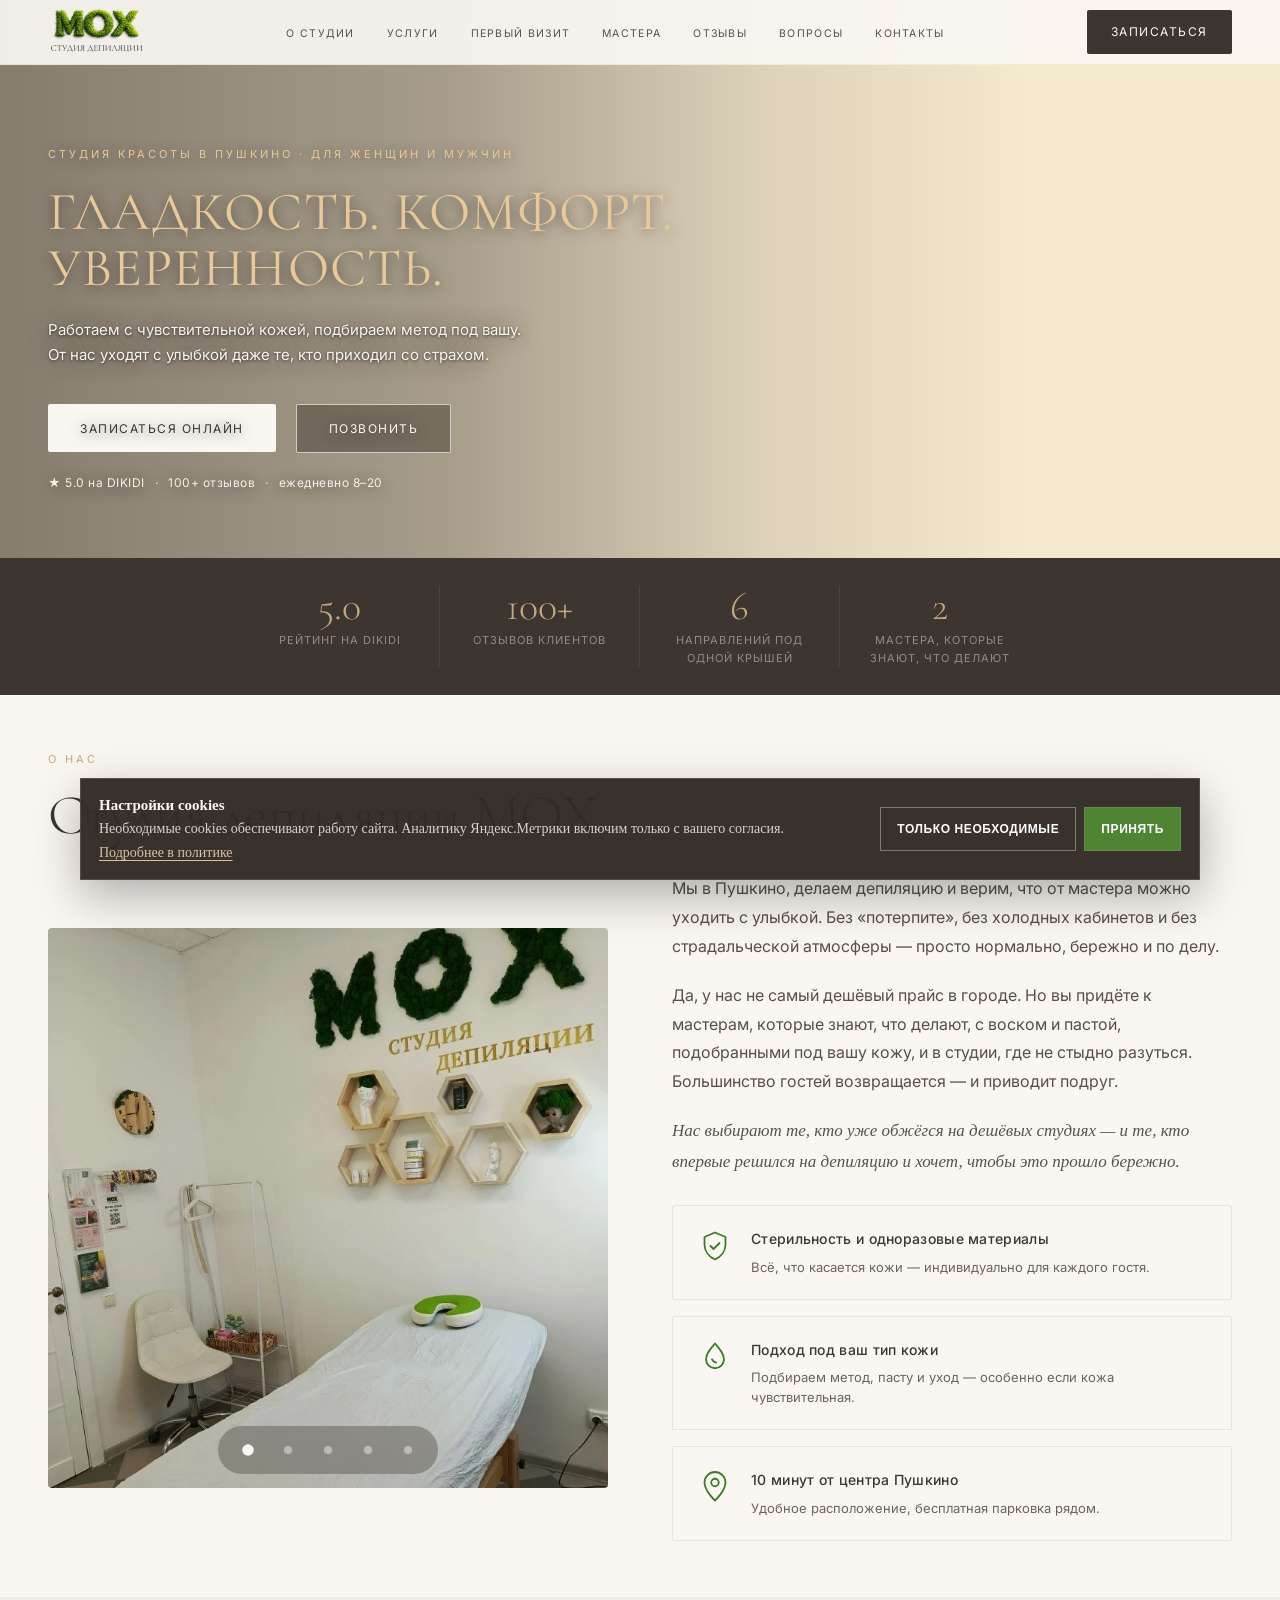
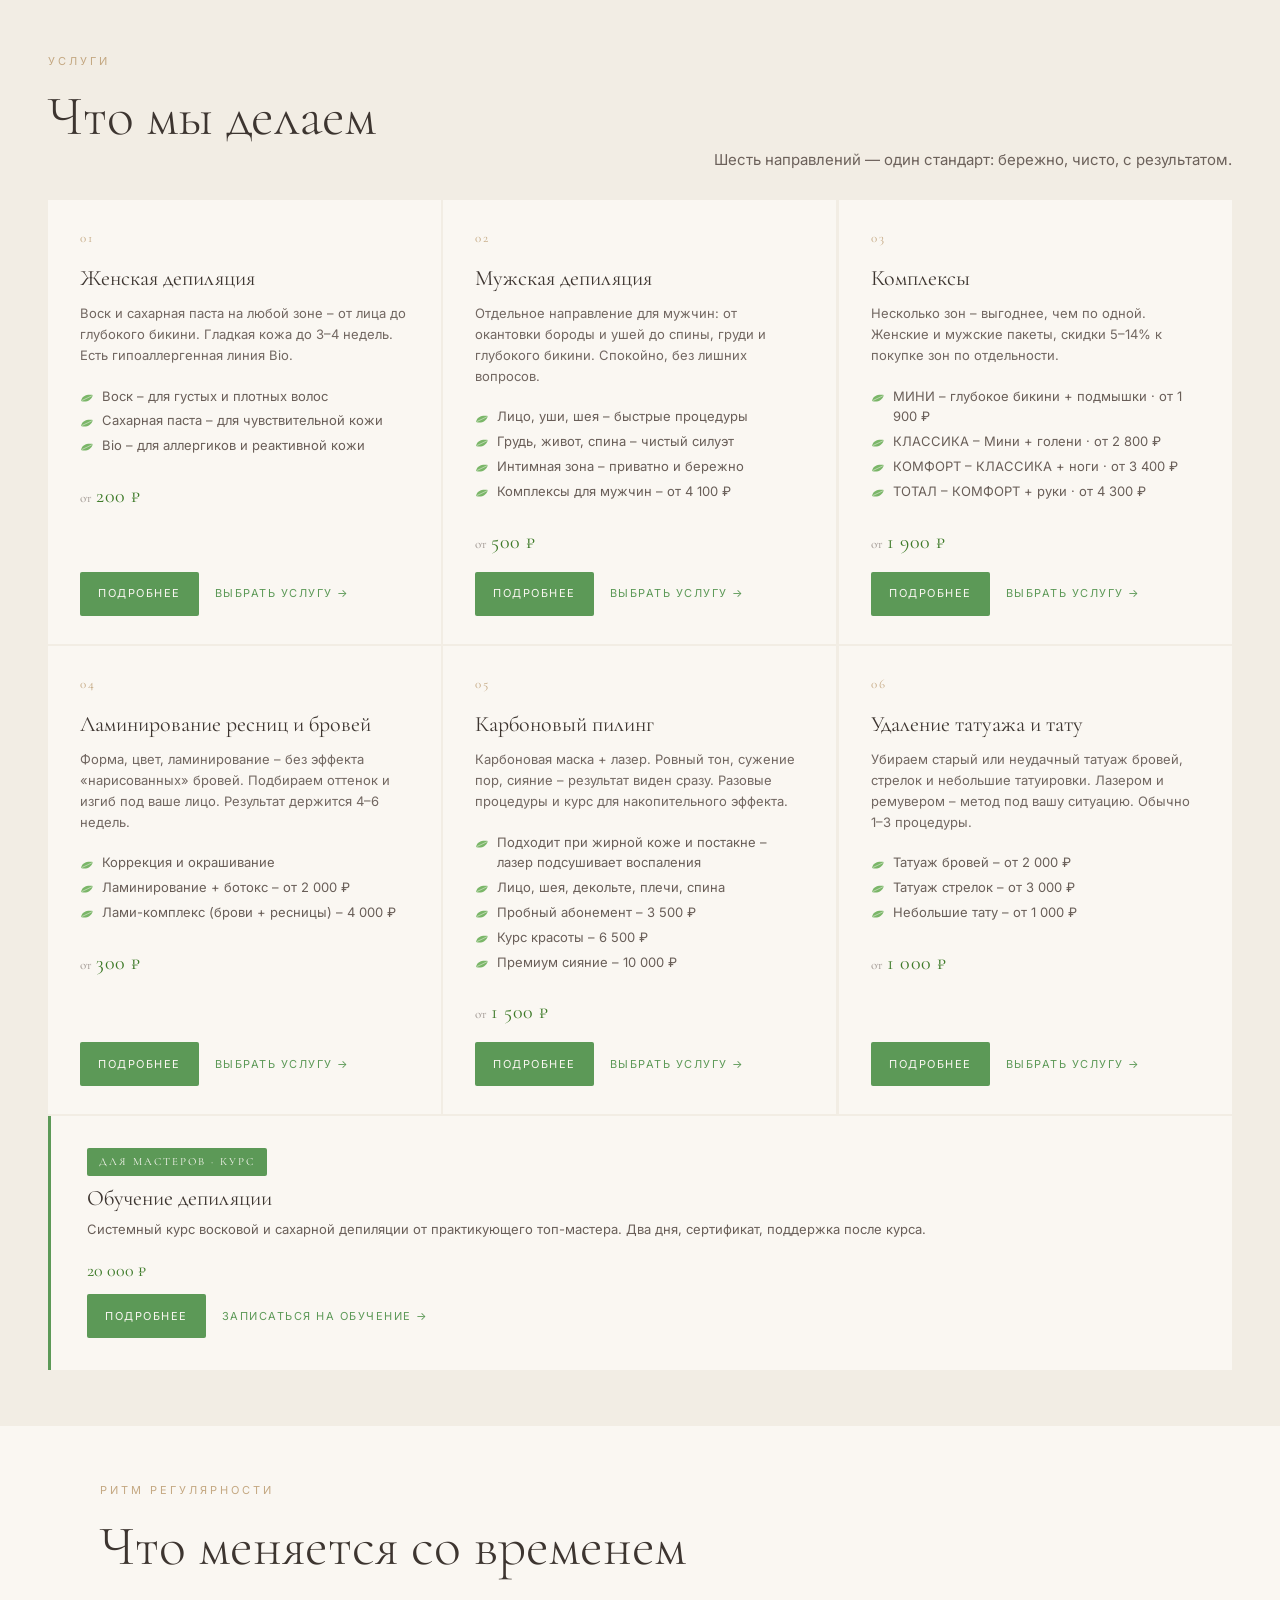
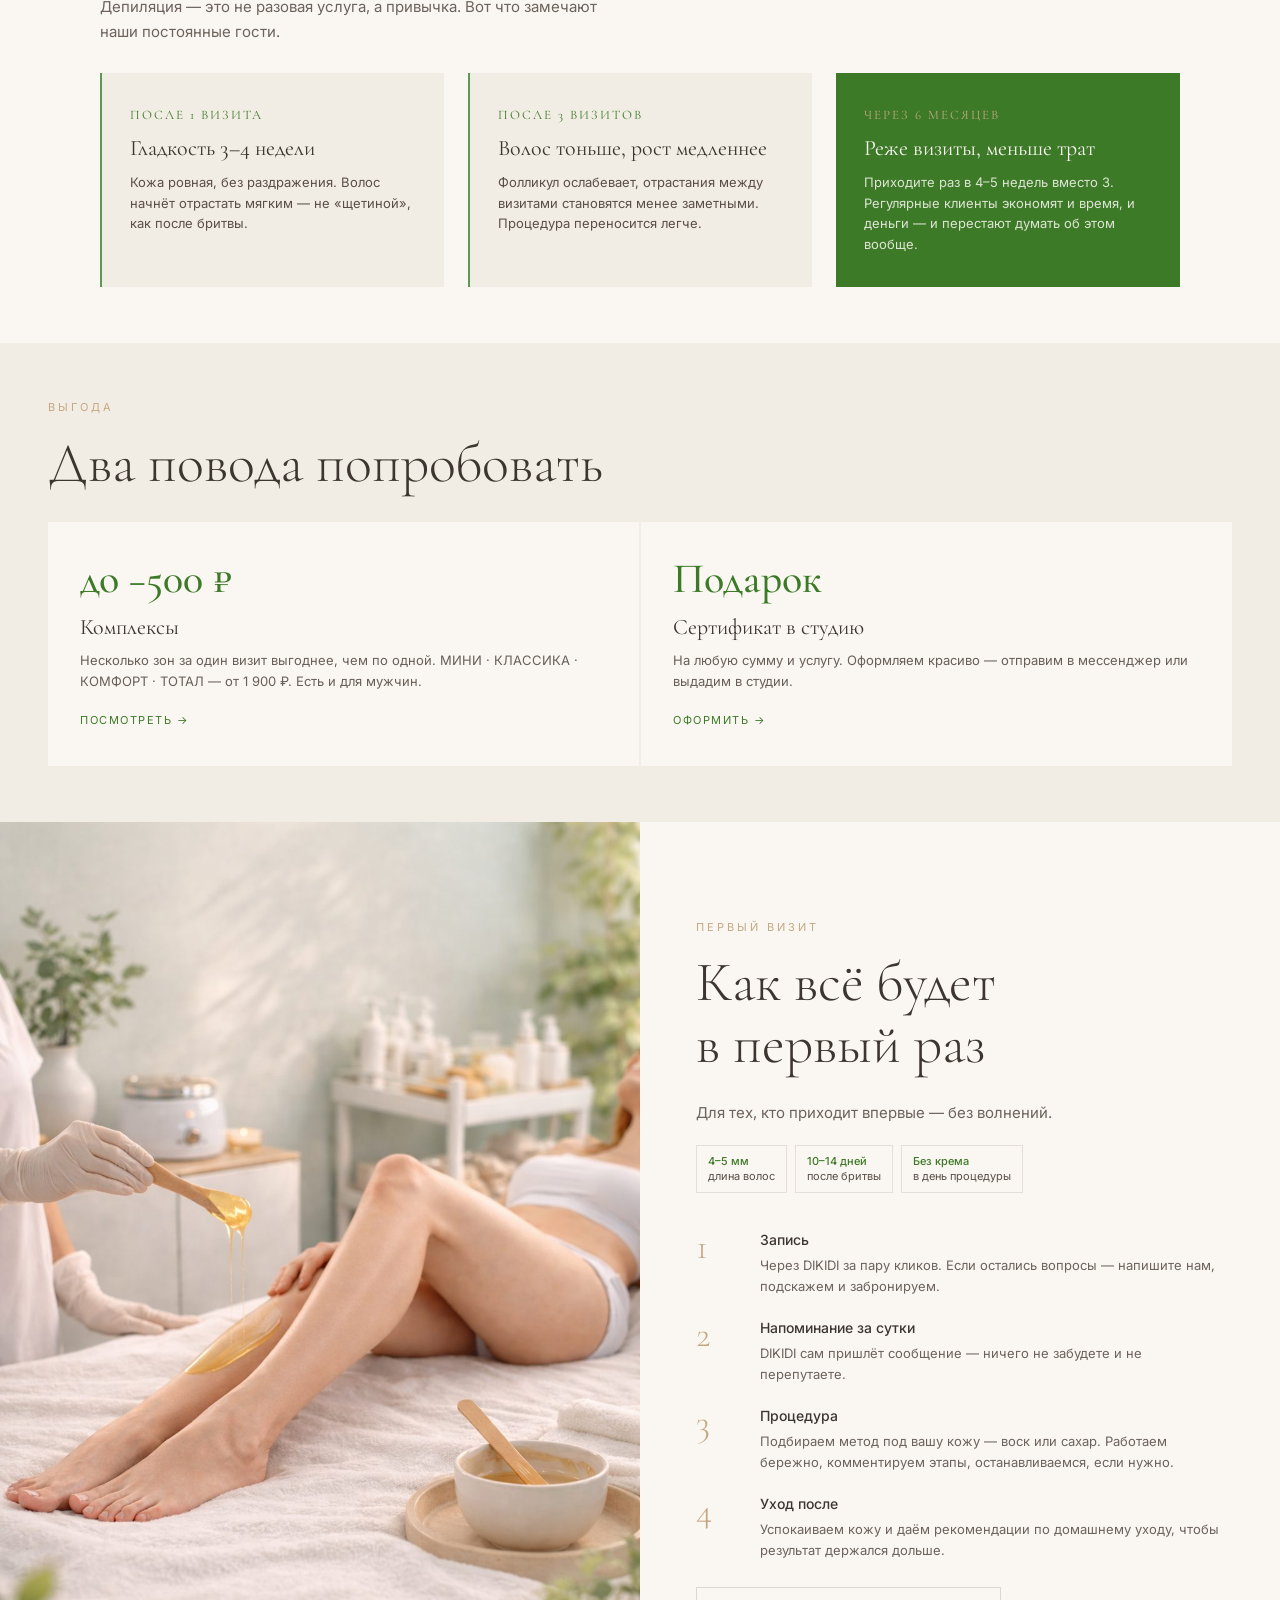
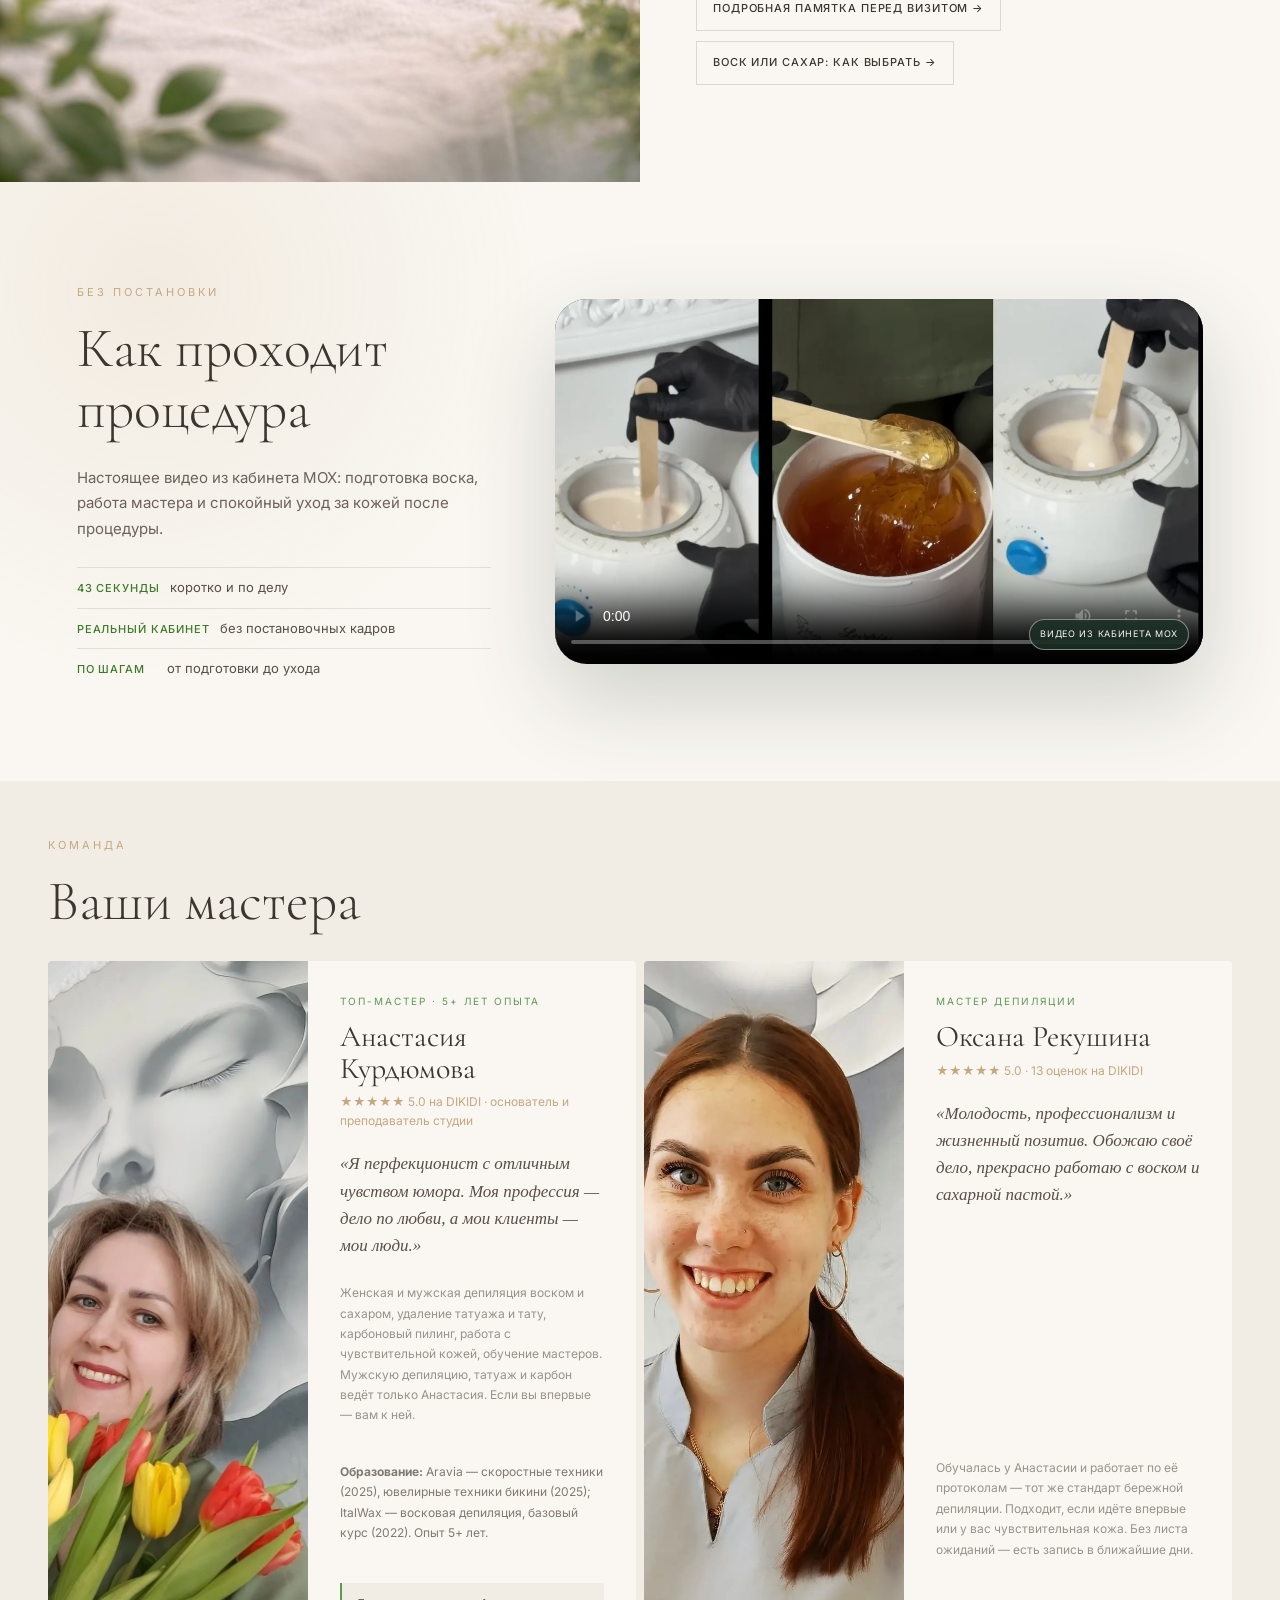
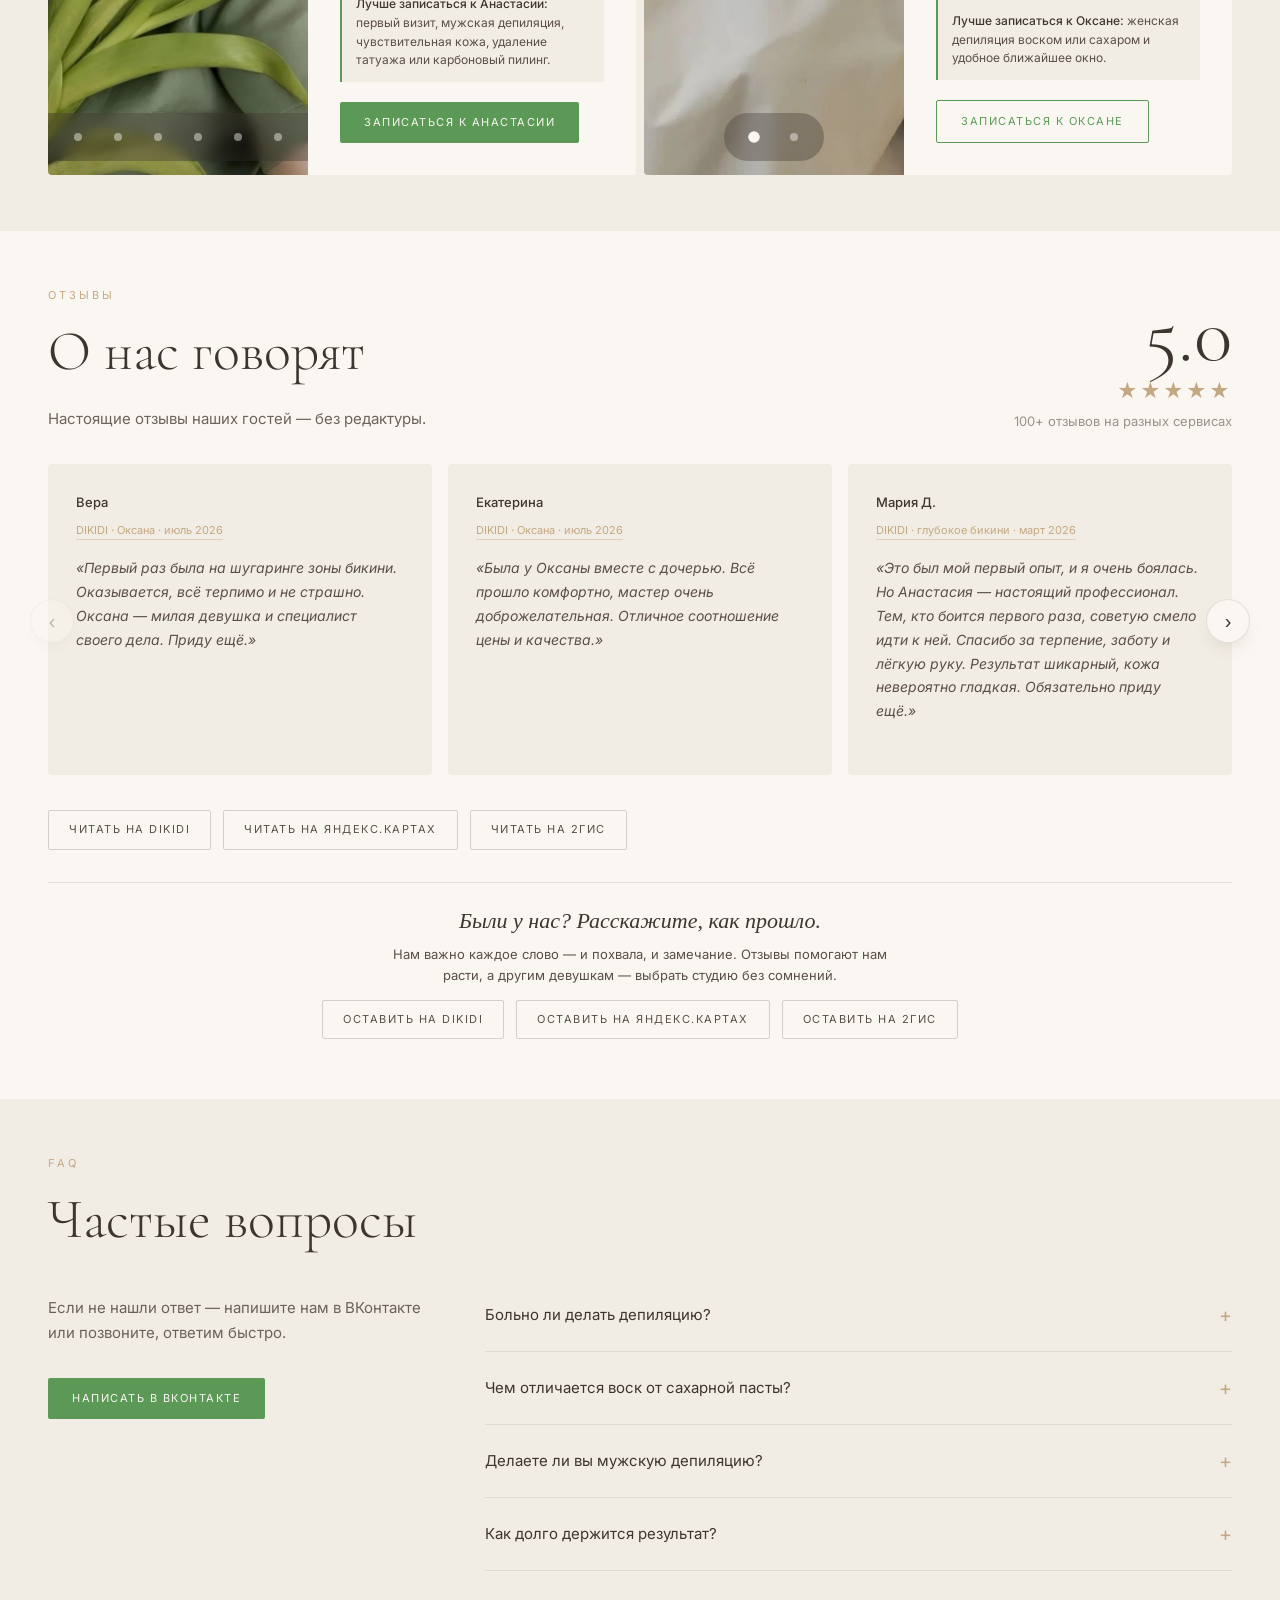
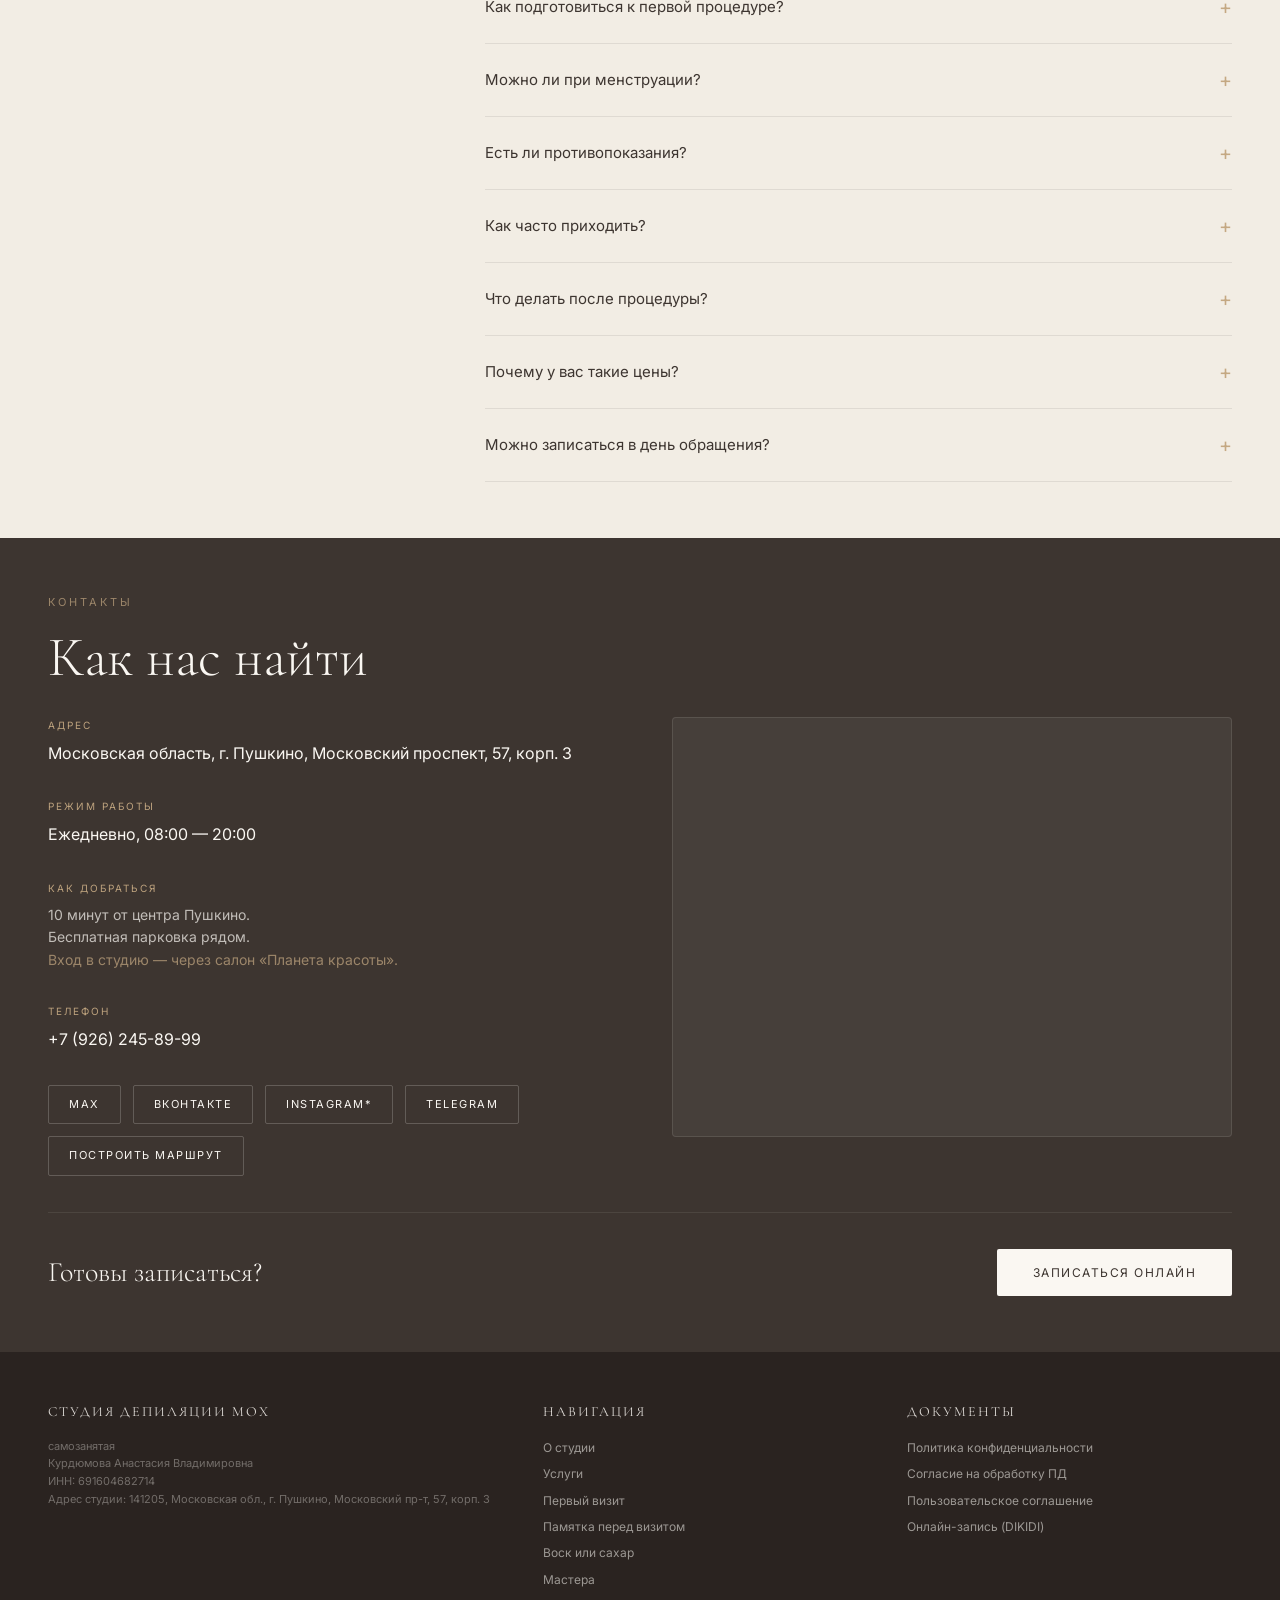
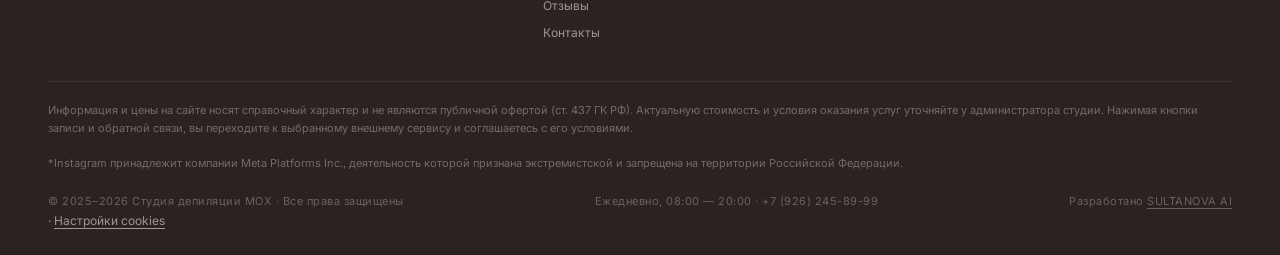
==== commit 478bd101: "fix: restore approved production snapshot 228ee0b" ====
--- a/index.html
+++ b/index.html
@@ -3,8 +3,8 @@
 <head>
   <meta charset="UTF-8">
   <meta name="viewport" content="width=device-width, initial-scale=1.0">
-  <title>Депиляция в Пушкино для женщин и мужчин — студия МОХ</title>
-  <meta name="description" content="Депиляция воском и сахаром для женщин и мужчин в Пушкино. Открытые цены, подготовка к первому визиту и онлайн-запись. Московский проспект, 57, корп. 3.">
+  <title>Студия депиляции МОХ — Пушкино</title>
+  <meta name="description" content="Депиляция воском и сахаром, карбоновый пилинг, ламинирование ресниц и бровей, удаление татуажа. Работаем с чувствительной кожей. Пушкино, Московский пр., 57к3.">
   <meta name="theme-color" content="#FAF7F2">
   <meta name="yandex-verification" content="49eaa7215c5de0d1" />
 
@@ -14,15 +14,15 @@
   <meta property="og:type" content="website">
   <meta property="og:locale" content="ru_RU">
   <meta property="og:site_name" content="Студия депиляции МОХ">
-  <meta property="og:title" content="Депиляция в Пушкино — студия МОХ">
-  <meta property="og:description" content="Депиляция воском и сахаром для женщин и мужчин. Понятная подготовка, открытые цены и онлайн-запись.">
+  <meta property="og:title" content="Студия депиляции МОХ — Пушкино">
+  <meta property="og:description" content="Депиляция воском и сахаром, карбоновый пилинг, ламинирование ресниц и бровей, удаление татуажа. Пушкино, 10 минут от центра.">
   <meta property="og:image" content="https://studiomox.ru/og-image-v2.jpg">
   <meta property="og:image:width" content="1200">
   <meta property="og:image:height" content="630">
 
   <meta name="twitter:card" content="summary_large_image">
-  <meta name="twitter:title" content="Депиляция в Пушкино — студия МОХ">
-  <meta name="twitter:description" content="Депиляция воском и сахаром для женщин и мужчин. Открытые цены и онлайн-запись.">
+  <meta name="twitter:title" content="Студия депиляции МОХ — Пушкино">
+  <meta name="twitter:description" content="Депиляция, карбон, ламинирование ресниц и бровей. Пушкино, 10 минут от центра.">
   <meta name="twitter:image" content="https://studiomox.ru/og-image-v2.jpg">
 
   <link rel="canonical" href="https://studiomox.ru/">
@@ -94,7 +94,7 @@
       },
       {
         "@type": "Offer",
-        "name": "Комплексы депиляции",
+        "name": "Комплексы",
         "url": "https://studiomox.ru/services/complexes.html",
         "priceCurrency": "RUB",
         "availability": "https://schema.org/InStock",
@@ -142,13 +142,12 @@
   <link rel="preload" as="image" href="images/hero2.jpg" fetchpriority="high" media="(min-width: 901px)">
   <link rel="preload" as="image" href="images/hero-mobile.jpeg" fetchpriority="high" media="(max-width: 900px)">
   <link href="https://fonts.googleapis.com/css2?family=Cormorant+Garamond:ital,wght@0,300;0,400;0,500;0,600;1,300;1,400&family=Inter:wght@300;400;500&display=swap" rel="stylesheet">
-  <link rel="stylesheet" href="site-tokens.css?v=20260729a">
   <script type="text/javascript" src="https://dikidi.ru/assets/js/widget_record/widget2.min.js?v=1773811740"></script>
   <style>
     :root {
       --milk:   #FAF7F2;
-      --sage:   #3D7A28;
-      --sage-dark: #2F5D24;
+      --sage:   #5C9957;
+      --sage-dark: #3D7A28;
       --beige:  #C4A882;
       --taupe:  #3D3530;
       --taupe2: #5a4e48;
@@ -543,7 +542,7 @@
       font-size: 11px;
       letter-spacing: 1px;
       text-transform: uppercase;
-      color: rgba(250,247,242,0.82);
+      color: rgba(250,247,242,0.45);
     }
 
     /* ─── SECTIONS ─── */
@@ -553,7 +552,7 @@
       font-size: 11px;
       letter-spacing: 3px;
       text-transform: uppercase;
-      color: var(--sage-dark);
+      color: var(--beige);
       margin-bottom: 16px;
     }
 
@@ -710,7 +709,7 @@
     .service-n {
       font-family: 'Cormorant Garamond', serif;
       font-size: 13px;
-      color: var(--sage-dark);
+      color: var(--beige);
       letter-spacing: 2px;
       margin-bottom: 16px;
     }
@@ -1051,7 +1050,7 @@
 
     .master-rating {
       font-size: 12px;
-      color: var(--sage-dark);
+      color: var(--beige);
       margin-bottom: 20px;
     }
 
@@ -1068,6 +1067,7 @@
     .master-spec {
       font-size: 12px;
       color: var(--taupe2);
+      opacity: 0.6;
       line-height: 1.7;
       margin-bottom: 24px;
     }
@@ -1122,7 +1122,7 @@
     }
 
     .review-stars { font-size: 20px; color: var(--beige); letter-spacing: 2px; }
-    .review-count { font-size: 13px; color: var(--taupe2); margin-top: 4px; }
+    .review-count { font-size: 13px; color: var(--taupe2); opacity: 0.6; margin-top: 4px; }
 
     .reviews-slider-wrap {
       position: relative;
@@ -1183,7 +1183,7 @@
 
     .review-source {
       font-size: 11px;
-      color: var(--sage-dark);
+      color: var(--beige);
       margin-bottom: 16px;
     }
 
@@ -1467,7 +1467,7 @@
     .footer-legal {
       font-size: 11px;
       line-height: 1.6;
-      color: rgba(250,247,242,0.72);
+      color: rgba(250,247,242,0.35);
     }
     .footer-disclaimer {
       max-width: 1280px;
@@ -1476,7 +1476,7 @@
       border-top: 1px solid rgba(250,247,242,0.08);
       font-size: 11px;
       line-height: 1.6;
-      color: rgba(250,247,242,0.72);
+      color: rgba(250,247,242,0.35);
     }
     .footer-bottom {
       max-width: 1280px;
@@ -1486,7 +1486,7 @@
       align-items: center;
       gap: 20px;
       font-size: 11px;
-      color: rgba(250,247,242,0.68);
+      color: rgba(250,247,242,0.3);
       letter-spacing: 0.5px;
     }
 
@@ -1543,8 +1543,8 @@
 
     /* ─── RESPONSIVE ─── */
     @media (max-width: 900px) {
-      nav { padding: 6px 24px; z-index: 1000; }
-      .nav-burger { display: block; z-index: 999; }
+      nav { padding: 6px 24px; }
+      .nav-burger { display: block; }
       .nav-links {
         display: flex;
         flex-direction: column;
@@ -1769,11 +1769,10 @@
       .first-visit-facts span { flex: 1 1 30%; min-width: 92px; }
     }
   </style>
-  <link rel="stylesheet" href="homepage-enhancements.css?v=20260728c">
-  <link rel="stylesheet" href="visual-system.css?v=20260729b">
+  <link rel="stylesheet" href="homepage-enhancements.css">
   <script>window.MOX_ANALYTICS = { counterId: 108746024 };</script>
   <script src="site-consent.js" defer></script>
-  <script src="dikidi-goals.js?v=20260908c"></script>
+  <script src="dikidi-goals.js"></script>
 </head>
 <body>
 <a class="skip-link" href="#hero">Перейти к содержанию</a>
@@ -1799,7 +1798,6 @@
 </nav>
 <div class="nav-backdrop" aria-hidden="true"></div>
 
-<main>
 <!-- HERO -->
 <section id="hero" tabindex="-1">
   <div class="hero-bg">
@@ -1829,126 +1827,365 @@
 </section>
 
 <!-- TRUST BAR -->
-<div id="trust" aria-label="Коротко о студии">
-  <div class="trust-item"><div class="trust-num">5.0</div><div class="trust-text">Рейтинг на DIKIDI</div></div>
-  <div class="trust-item"><div class="trust-num">100+</div><div class="trust-text">Отзывов на разных сервисах</div></div>
-  <div class="trust-item"><div class="trust-num trust-num--text">Пушкино</div><div class="trust-text">Московский проспект, 57, корп. 3</div></div>
-  <div class="trust-item"><div class="trust-num trust-num--text">08:00–20:00</div><div class="trust-text">Ежедневно</div></div>
+<div id="trust">
+  <div class="trust-item">
+    <div class="trust-num" data-count="5" data-decimals="1">0.0</div>
+    <div class="trust-text">Рейтинг на DIKIDI</div>
+  </div>
+  <div class="trust-item">
+    <div class="trust-num" data-count="100" data-suffix="+">0+</div>
+    <div class="trust-text">Отзывов клиентов</div>
+  </div>
+  <div class="trust-item">
+    <div class="trust-num" data-count="6">0</div>
+    <div class="trust-text">Направлений под одной крышей</div>
+  </div>
+  <div class="trust-item">
+    <div class="trust-num" data-count="2">0</div>
+    <div class="trust-text">Мастера, которые знают, что делают</div>
+  </div>
 </div>
 
-<!-- SERVICES CORE -->
-<section id="services" class="mox-section mox-bg-alternate" data-generated-from="data/services.json">
+<!-- ABOUT -->
+<section id="about">
+  <div class="fade-in">
+    <p class="section-label">О нас</p>
+    <h2 class="section-title">Студия депиляции МОХ</h2>
+  </div>
+  <div class="about-grid">
+    <div class="about-img-wrap fade-in" data-carousel>
+      <div class="slide active"><img src="images/studio-1.jpeg" alt="Студия МОХ — кабинет с логотипом из мха" loading="lazy" decoding="async" style="object-position: center 30%;"></div>
+      <div class="slide"><img src="images/studio-2.jpeg" alt="Студия МОХ — соты с уходовыми средствами" loading="lazy" decoding="async" style="object-position: center center;"></div>
+      <div class="slide"><img src="images/studio-3.jpeg" alt="Студия МОХ — гримёрная зона с большим зеркалом" loading="lazy" decoding="async" style="object-position: center center;"></div>
+      <div class="slide"><img src="images/studio-4.jpeg" alt="Студия МОХ — рабочая зона мастера" loading="lazy" decoding="async" style="object-position: center center;"></div>
+      <div class="slide"><img src="images/studio-5.jpeg" alt="Студия МОХ — арт-панно в интерьере" loading="lazy" decoding="async" style="object-position: center 20%;"></div>
+      <div class="carousel-dots">
+        <button class="active" aria-label="Фото 1"></button>
+        <button aria-label="Фото 2"></button>
+        <button aria-label="Фото 3"></button>
+        <button aria-label="Фото 4"></button>
+        <button aria-label="Фото 5"></button>
+      </div>
+    </div>
+    <div class="about-text-block fade-in">
+      <p>Мы в Пушкино, делаем депиляцию и верим, что от мастера можно уходить с улыбкой. Без «потерпите», без холодных кабинетов и без страдальческой атмосферы — просто нормально, бережно и по делу.</p>
+      <p>Да, у нас не самый дешёвый прайс в городе. Но вы придёте к мастерам, которые знают, что делают, с воском и пастой, подобранными под вашу кожу, и в студии, где не стыдно разуться. Большинство гостей возвращается — и приводит подруг.</p>
+      <p style="font-family:'Cormorant Garamond',serif; font-style:italic; font-size:17px; color:var(--taupe); opacity:0.85;">Нас выбирают те, кто уже обжёгся на дешёвых студиях — и те, кто впервые решился на депиляцию и хочет, чтобы это прошло бережно.</p>
+      <div class="about-pills">
+        <div class="about-pill">
+          <div class="pill-icon">
+            <svg viewBox="0 0 24 24"><path d="M12 3l7 3v5c0 4.5-3 8.2-7 10-4-1.8-7-5.5-7-10V6l7-3z"/><path d="M9 12l2 2 4-4"/></svg>
+          </div>
+          <div>
+            <div class="pill-title">Стерильность и одноразовые материалы</div>
+            <div class="pill-text">Всё, что касается кожи — индивидуально для каждого гостя.</div>
+          </div>
+        </div>
+        <div class="about-pill">
+          <div class="pill-icon">
+            <svg viewBox="0 0 24 24"><path d="M12 3c3.5 4 6 7 6 10.5a6 6 0 11-12 0C6 10 8.5 7 12 3z"/><path d="M10 13.5c.5 1.2 1.5 2 2.8 2.2"/></svg>
+          </div>
+          <div>
+            <div class="pill-title">Подход под ваш тип кожи</div>
+            <div class="pill-text">Подбираем метод, пасту и уход — особенно если кожа чувствительная.</div>
+          </div>
+        </div>
+        <div class="about-pill">
+          <div class="pill-icon">
+            <svg viewBox="0 0 24 24"><path d="M12 21s-7-6.5-7-12a7 7 0 1114 0c0 5.5-7 12-7 12z"/><circle cx="12" cy="9" r="2.5"/></svg>
+          </div>
+          <div>
+            <div class="pill-title">10 минут от центра Пушкино</div>
+            <div class="pill-text">Удобное расположение, бесплатная парковка рядом.</div>
+          </div>
+        </div>
+      </div>
+    </div>
+  </div>
+</section>
+
+<!-- SERVICES -->
+<section id="services" data-generated-from="data/services.json">
   <div class="services-header fade-in">
     <div>
-      <p class="section-label">Депиляция</p>
-      <h2 class="section-title">Для женщин и мужчин</h2>
+      <p class="section-label">Услуги</p>
+      <h2 class="section-title">Что мы делаем</h2>
     </div>
-    <p class="section-sub">Выберите отдельную зону или готовый комплекс. Цены, время и подготовка указаны на страницах услуг.</p>
-  </div>
-  <div class="services-grid services-grid--core">
+    <p class="section-sub">Шесть направлений — один стандарт: бережно, чисто, с результатом.</p>
+  </div>
+  <div class="services-grid">
     <article class="service-card fade-in">
+      <div class="service-n">01</div>
       <h3 class="service-name">Женская депиляция</h3>
-      <div class="service-desc">Депиляция воском и сахаром для лица, тела и деликатных зон. Способ и темп мастер подбирает после оценки кожи и волос.</div>
-
+      <div class="service-desc">Воск и сахарная паста на любой зоне – от лица до глубокого бикини. Гладкая кожа до 3–4 недель. Есть гипоаллергенная линия Bio.</div>
+      <ul class="service-bullets"><li>Воск – для густых и плотных волос</li><li>Сахарная паста – для чувствительной кожи</li><li>Bio – для аллергиков и реактивной кожи</li></ul>
       <div class="service-price"><em>от</em>200 ₽</div>
       <div class="service-actions">
-        <a class="service-btn-more" href="https://dikidi.ru/#widget=213049">Записаться</a>
-        <a class="service-link" href="services/women.html">Цены и условия →</a>
+        <a class="service-btn-more" href="services/women.html">Подробнее</a>
+        <a class="service-link" href="https://dikidi.ru/#widget=213049">Выбрать услугу →</a>
       </div>
     </article>
     <article class="service-card fade-in">
+      <div class="service-n">02</div>
       <h3 class="service-name">Мужская депиляция</h3>
-      <div class="service-desc">Депиляция лица и тела для мужчин — от окантовки бороды до спины и деликатных зон. Спокойный приём и понятный ход процедуры.</div>
-
+      <div class="service-desc">Отдельное направление для мужчин: от окантовки бороды и ушей до спины, груди и глубокого бикини. Спокойно, без лишних вопросов.</div>
+      <ul class="service-bullets"><li>Лицо, уши, шея – быстрые процедуры</li><li>Грудь, живот, спина – чистый силуэт</li><li>Интимная зона – приватно и бережно</li><li>Комплексы для мужчин – от 4 100 ₽</li></ul>
       <div class="service-price"><em>от</em>500 ₽</div>
       <div class="service-actions">
-        <a class="service-btn-more" href="https://dikidi.ru/#widget=213049">Записаться</a>
-        <a class="service-link" href="services/men.html">Цены и условия →</a>
+        <a class="service-btn-more" href="services/men.html">Подробнее</a>
+        <a class="service-link" href="https://dikidi.ru/#widget=213049">Выбрать услугу →</a>
       </div>
     </article>
     <article class="service-card fade-in">
-      <h3 class="service-name">Комплексы депиляции</h3>
-      <div class="service-desc">Готовые наборы зон для одного визита. Так проще выбрать услугу и выгоднее, чем записывать каждую зону отдельно.</div>
-
+      <div class="service-n">03</div>
+      <h3 class="service-name">Комплексы</h3>
+      <div class="service-desc">Несколько зон – выгоднее, чем по одной. Женские и мужские пакеты, скидки 5–14% к покупке зон по отдельности.</div>
+      <ul class="service-bullets"><li>МИНИ – глубокое бикини + подмышки · от 1 900 ₽</li><li>КЛАССИКА – Мини + голени · от 2 800 ₽</li><li>КОМФОРТ – КЛАССИКА + ноги · от 3 400 ₽</li><li>ТОТАЛ – КОМФОРТ + руки · от 4 300 ₽</li></ul>
       <div class="service-price"><em>от</em>1 900 ₽</div>
       <div class="service-actions">
-        <a class="service-btn-more" href="https://dikidi.ru/#widget=213063">Записаться</a>
-        <a class="service-link" href="services/complexes.html">Цены и условия →</a>
+        <a class="service-btn-more" href="services/complexes.html">Подробнее</a>
+        <a class="service-link" href="https://dikidi.ru/#widget=213063">Выбрать услугу →</a>
       </div>
     </article>
+    <article class="service-card fade-in">
+      <div class="service-n">04</div>
+      <h3 class="service-name">Ламинирование ресниц и бровей</h3>
+      <div class="service-desc">Форма, цвет, ламинирование – без эффекта «нарисованных» бровей. Подбираем оттенок и изгиб под ваше лицо. Результат держится 4–6 недель.</div>
+      <ul class="service-bullets"><li>Коррекция и окрашивание</li><li>Ламинирование + ботокс – от 2 000 ₽</li><li>Лами-комплекс (брови + ресницы) – 4 000 ₽</li></ul>
+      <div class="service-price"><em>от</em>300 ₽</div>
+      <div class="service-actions">
+        <a class="service-btn-more" href="services/brows.html">Подробнее</a>
+        <a class="service-link" href="https://dikidi.ru/#widget=213056">Выбрать услугу →</a>
+      </div>
+    </article>
+    <article class="service-card fade-in">
+      <div class="service-n">05</div>
+      <h3 class="service-name">Карбоновый пилинг</h3>
+      <div class="service-desc">Карбоновая маска + лазер. Ровный тон, сужение пор, сияние – результат виден сразу. Разовые процедуры и курс для накопительного эффекта.</div>
+      <ul class="service-bullets"><li>Подходит при жирной коже и постакне – лазер подсушивает воспаления</li><li>Лицо, шея, декольте, плечи, спина</li><li>Пробный абонемент – 3 500 ₽</li><li>Курс красоты – 6 500 ₽</li><li>Премиум сияние – 10 000 ₽</li></ul>
+      <div class="service-price"><em>от</em>1 500 ₽</div>
+      <div class="service-actions">
+        <a class="service-btn-more" href="services/carbon.html">Подробнее</a>
+        <a class="service-link" href="https://dikidi.ru/#widget=213064">Выбрать услугу →</a>
+      </div>
+    </article>
+    <article class="service-card fade-in">
+      <div class="service-n">06</div>
+      <h3 class="service-name">Удаление татуажа и тату</h3>
+      <div class="service-desc">Убираем старый или неудачный татуаж бровей, стрелок и небольшие татуировки. Лазером и ремувером – метод под вашу ситуацию. Обычно 1–3 процедуры.</div>
+      <ul class="service-bullets"><li>Татуаж бровей – от 2 000 ₽</li><li>Татуаж стрелок – от 3 000 ₽</li><li>Небольшие тату – от 1 000 ₽</li></ul>
+      <div class="service-price"><em>от</em>1 000 ₽</div>
+      <div class="service-actions">
+        <a class="service-btn-more" href="services/tattoo.html">Подробнее</a>
+        <a class="service-link" href="https://dikidi.ru/#widget=213049">Выбрать услугу →</a>
+      </div>
+    </article>
+  </div>
+
+  <div class="extras-strip" style="grid-template-columns: 1fr;">
+    <article class="extras-card extras-card--course fade-in">
+      <div class="extras-label">Для мастеров · курс</div>
+      <h3 class="extras-title">Обучение депиляции</h3>
+      <div class="extras-desc">Системный курс восковой и сахарной депиляции от практикующего топ-мастера. Два дня, сертификат, поддержка после курса.</div>
+      <div class="extras-meta">20 000 ₽</div>
+      <div class="service-actions">
+        <a class="service-btn-more" href="services/course.html">Подробнее</a>
+        <a class="service-link" href="https://dikidi.ru/#widget=213055">Записаться на обучение →</a>
+      </div>
+    </article>
   </div>
 </section>
 
+<!-- РИТМ / ЧТО МЕНЯЕТСЯ СО ВРЕМЕНЕМ -->
+<section id="rhythm" style="background:var(--milk); padding:56px 48px;">
+  <div class="fade-in" style="max-width:1080px; margin:0 auto;">
+    <p class="section-label">Ритм регулярности</p>
+    <h2 class="section-title" style="margin-bottom:16px;">Что меняется со&nbsp;временем</h2>
+    <p class="section-sub" style="margin-bottom:28px;">Депиляция — это не разовая услуга, а привычка. Вот что замечают наши постоянные гости.</p>
+    <div style="display:grid; grid-template-columns:repeat(3,1fr); gap:24px;">
+      <div class="fade-in" style="background:var(--light); padding:32px 28px; border-left:2px solid var(--sage);">
+        <div style="font-family:'Cormorant Garamond',serif; font-size:13px; color:var(--sage-dark); letter-spacing:2px; margin-bottom:10px;">ПОСЛЕ 1 ВИЗИТА</div>
+        <div style="font-family:'Cormorant Garamond',serif; font-size:22px; color:var(--taupe); margin-bottom:10px; line-height:1.2;">Гладкость 3–4 недели</div>
+        <div style="font-size:13px; color:var(--taupe2); line-height:1.6;">Кожа ровная, без раздражения. Волос начнёт отрастать мягким — не «щетиной», как после бритвы.</div>
+      </div>
+      <div class="fade-in" style="background:var(--light); padding:32px 28px; border-left:2px solid var(--sage);">
+        <div style="font-family:'Cormorant Garamond',serif; font-size:13px; color:var(--sage-dark); letter-spacing:2px; margin-bottom:10px;">ПОСЛЕ 3 ВИЗИТОВ</div>
+        <div style="font-family:'Cormorant Garamond',serif; font-size:22px; color:var(--taupe); margin-bottom:10px; line-height:1.2;">Волос тоньше, рост медленнее</div>
+        <div style="font-size:13px; color:var(--taupe2); line-height:1.6;">Фолликул ослабевает, отрастания между визитами становятся менее заметными. Процедура переносится легче.</div>
+      </div>
+      <div class="fade-in" style="background:var(--sage-dark); color:var(--milk); padding:32px 28px;">
+        <div style="font-family:'Cormorant Garamond',serif; font-size:13px; color:var(--beige); letter-spacing:2px; margin-bottom:10px;">ЧЕРЕЗ 6 МЕСЯЦЕВ</div>
+        <div style="font-family:'Cormorant Garamond',serif; font-size:22px; color:var(--milk); margin-bottom:10px; line-height:1.2;">Реже визиты, меньше трат</div>
+        <div style="font-size:13px; color:rgba(250,247,242,0.85); line-height:1.6;">Приходите раз в 4–5 недель вместо 3. Регулярные клиенты экономят и время, и деньги — и перестают думать об этом вообще.</div>
+      </div>
+    </div>
+  </div>
+</section>
+
+<!-- PROMO / ВЫГОДА -->
+<section id="promo">
+  <div class="promo-header fade-in">
+    <p class="section-label">Выгода</p>
+    <h2 class="section-title">Два повода попробовать</h2>
+  </div>
+  <div class="promo-grid">
+    <div class="promo-card fade-in">
+      <div class="promo-card-badge">до −500 ₽</div>
+      <div class="promo-card-title">Комплексы</div>
+      <div class="promo-card-text">Несколько зон за один визит выгоднее, чем по одной. МИНИ · КЛАССИКА · КОМФОРТ · ТОТАЛ — от 1 900 ₽. Есть и для мужчин.</div>
+      <a class="promo-card-link" href="#services">Посмотреть →</a>
+    </div>
+    <div class="promo-card fade-in">
+      <div class="promo-card-badge">Подарок</div>
+      <div class="promo-card-title">Сертификат в студию</div>
+      <div class="promo-card-text">На любую сумму и услугу. Оформляем красиво — отправим в мессенджер или выдадим в студии.</div>
+      <a class="promo-card-link" href="https://vk.ru/mox_pushkino" target="_blank" rel="noopener noreferrer">Оформить →</a>
+    </div>
+  </div>
+</section>
+
 <!-- FIRST VISIT -->
-<section id="first-visit" class="mox-section mox-bg-photo">
-  <div class="fv-image"><img src="images/first-visit.jpg" alt="Первый визит в студию МОХ" loading="lazy" decoding="async" style="object-position: center center;"></div>
+<section id="first-visit">
+  <div class="fv-image">
+    <img src="images/first-visit.jpg" alt="Первый визит в студию МОХ" loading="lazy" decoding="async" style="object-position: center center;">
+  </div>
   <div class="fv-content fade-in">
-    <p class="section-label">Первый визит</p><h2 class="section-title">Как подготовиться<br>к первому визиту</h2>
-    <p class="section-sub">Воск или сахар заранее выбирать не нужно — мастер поможет определиться на месте.</p>
-    <div class="first-visit-facts" aria-label="Коротко о подготовке"><span><strong>4–5 мм</strong> ориентир длины волос</span><span><strong>Без крема</strong> в день процедуры</span><span><strong>Свободная одежда</strong> после визита</span></div>
-    <div class="first-visit-links"><a href="first-visit.html">Памятка перед визитом →</a><a href="wax-or-sugar.html">Воск или сахар? →</a><a href="https://dikidi.ru/#widget=213049">Записаться →</a></div>
+    <p class="section-label">Первый визит</p>
+    <h2 class="section-title">Как всё будет<br>в первый раз</h2>
+    <p class="section-sub">Для тех, кто приходит впервые — без волнений.</p>
+    <div class="first-visit-facts" aria-label="Коротко о подготовке">
+      <span><strong>4–5 мм</strong> длина волос</span>
+      <span><strong>10–14 дней</strong> после бритвы</span>
+      <span><strong>Без крема</strong> в день процедуры</span>
+    </div>
+    <div class="steps">
+      <div class="step">
+        <div class="step-num">1</div>
+        <div class="step-body">
+          <div class="step-title">Запись</div>
+          <div class="step-text">Через DIKIDI за пару кликов. Если остались вопросы — напишите нам, подскажем и забронируем.</div>
+        </div>
+      </div>
+      <div class="step">
+        <div class="step-num">2</div>
+        <div class="step-body">
+          <div class="step-title">Напоминание за сутки</div>
+          <div class="step-text">DIKIDI сам пришлёт сообщение — ничего не забудете и не перепутаете.</div>
+        </div>
+      </div>
+      <div class="step">
+        <div class="step-num">3</div>
+        <div class="step-body">
+          <div class="step-title">Процедура</div>
+          <div class="step-text">Подбираем метод под вашу кожу — воск или сахар. Работаем бережно, комментируем этапы, останавливаемся, если нужно.</div>
+        </div>
+      </div>
+      <div class="step">
+        <div class="step-num">4</div>
+        <div class="step-body">
+          <div class="step-title">Уход после</div>
+          <div class="step-text">Успокаиваем кожу и даём рекомендации по домашнему уходу, чтобы результат держался дольше.</div>
+        </div>
+      </div>
+    </div>
+    <div class="first-visit-links">
+      <a href="first-visit.html">Подробная памятка перед визитом →</a>
+      <a href="wax-or-sugar.html">Воск или сахар: как выбрать →</a>
+    </div>
   </div>
 </section>
+
 <!-- PROCEDURE VIDEO -->
-<section id="procedure" class="procedure-story mox-section mox-bg-gradient" aria-label="Видео процедуры в студии МОХ">
+<section class="procedure-story" aria-labelledby="procedure-story-title">
+  <div class="procedure-story-copy fade-in">
+    <p class="section-label">Без постановки</p>
+    <h2 class="section-title" id="procedure-story-title">Как проходит процедура</h2>
+    <p class="section-sub">Настоящее видео из кабинета МОХ: подготовка воска, работа мастера и спокойный уход за кожей после процедуры.</p>
+    <div class="procedure-story-facts" aria-label="О видео">
+      <span><strong>43 секунды</strong> коротко и по делу</span>
+      <span><strong>Реальный кабинет</strong> без постановочных кадров</span>
+      <span><strong>По шагам</strong> от подготовки до ухода</span>
+    </div>
+  </div>
   <figure class="procedure-video fade-in">
-    <video controls playsinline preload="metadata" poster="images/mox-procedure-poster.webp" aria-label="Работа мастера в студии МОХ">
+    <video controls playsinline preload="metadata" poster="images/mox-procedure-poster.webp" aria-label="Как проходит депиляция в студии МОХ">
       <source src="images/mox-procedure.mp4" type="video/mp4">
       Ваш браузер не поддерживает воспроизведение видео.
     </video>
+    <figcaption class="procedure-video-note">Видео из кабинета МОХ</figcaption>
   </figure>
 </section>
-<!-- ABOUT -->
-<section id="about" class="mox-section mox-bg-base">
-  <div class="fade-in"><p class="section-label">О студии</p><h2 class="section-title">Студия депиляции в Пушкино</h2></div>
-  <div class="about-grid">
-    <div class="about-img-wrap fade-in" data-carousel>
-      <div class="slide active"><img src="images/studio-1.jpeg" alt="Кабинет студии МОХ в Пушкино" loading="lazy" decoding="async" style="object-position: center 30%;"></div><div class="slide"><img src="images/studio-2.jpeg" alt="Зона с уходовыми средствами в студии МОХ" loading="lazy" decoding="async"></div><div class="slide"><img src="images/studio-3.jpeg" alt="Зеркало и зона для гостей в студии МОХ" loading="lazy" decoding="async"></div><div class="slide"><img src="images/studio-4.jpeg" alt="Рабочая зона мастера в студии МОХ" loading="lazy" decoding="async"></div><div class="slide"><img src="images/studio-5.jpeg" alt="Интерьер студии МОХ" loading="lazy" decoding="async" style="object-position: center 20%;"></div>
-      <div class="carousel-dots"><button class="active" aria-label="Фото 1"></button><button aria-label="Фото 2"></button><button aria-label="Фото 3"></button><button aria-label="Фото 4"></button><button aria-label="Фото 5"></button></div>
-    </div>
-    <div class="about-text-block fade-in"><p>Студия работает с женской и мужской депиляцией воском и сахаром. Принимаем ежедневно с 08:00 до 20:00 на Московском проспекте, 57, корп. 3.</p><p>До записи можно посмотреть цены и подготовку, выбрать мастера или задать вопрос. После процедуры мастер даст рекомендации по уходу за обработанной зоной.</p></div>
-  </div>
-</section>
+
 <!-- MASTERS -->
-<section id="masters" class="mox-section mox-bg-alternate">
-  <div class="fade-in"><p class="section-label">Команда</p><h2 class="section-title">Ваши мастера</h2></div>
+<section id="masters">
+  <div class="fade-in">
+    <p class="section-label">Команда</p>
+    <h2 class="section-title">Ваши мастера</h2>
+  </div>
   <div class="masters-grid">
+    <!-- Анастасия -->
     <div class="master-card fade-in">
       <div class="master-photo" data-carousel>
-        <div class="slide active"><img src="images/master-anastasia-2.jpeg" alt="Анастасия Курдюмова" loading="lazy" decoding="async" style="object-position:center 30%;"></div>
-        <div class="slide"><img src="images/master-anastasia-3.jpeg" alt="Анастасия Курдюмова" loading="lazy" decoding="async" style="object-position:center 30%;"></div>
-        <div class="slide"><img src="images/master-anastasia-4.jpeg" alt="Анастасия Курдюмова" loading="lazy" decoding="async" style="object-position:center 30%;"></div>
-        <div class="slide"><img src="images/master-anastasia-5.jpeg" alt="Анастасия Курдюмова" loading="lazy" decoding="async" style="object-position:center 30%;"></div>
-        <div class="carousel-dots"><button class="active" aria-label="Фото 1"></button><button aria-label="Фото 2"></button><button aria-label="Фото 3"></button><button aria-label="Фото 4"></button></div>
+        <div class="slide active"><img src="images/master-anastasia-2.jpeg" alt="Анастасия Курдюмова" loading="lazy" decoding="async" style="object-position: center 30%;"></div>
+        <div class="slide"><img src="images/master-anastasia-3.jpeg" alt="Анастасия Курдюмова" loading="lazy" decoding="async" style="object-position: center 30%;"></div>
+        <div class="slide"><img src="images/master-anastasia-4.jpeg" alt="Анастасия Курдюмова" loading="lazy" decoding="async" style="object-position: center 30%;"></div>
+        <div class="slide"><img src="images/master-anastasia-5.jpeg" alt="Анастасия Курдюмова" loading="lazy" decoding="async" style="object-position: center 30%;"></div>
+        <div class="slide"><img src="images/master-anastasia-6.jpeg" alt="Анастасия Курдюмова" loading="lazy" decoding="async" style="object-position: center 30%;"></div>
+        <div class="slide"><img src="images/master-anastasia-7.jpeg" alt="Анастасия Курдюмова" loading="lazy" decoding="async" style="object-position: center 30%;"></div>
+        <div class="slide"><img src="images/master-anastasia-8.jpeg" alt="Анастасия Курдюмова" loading="lazy" decoding="async" style="object-position: center 30%;"></div>
+        <div class="slide"><img src="images/master-anastasia-9.jpeg" alt="Анастасия Курдюмова" loading="lazy" decoding="async" style="object-position: center 30%;"></div>
+        <div class="carousel-dots">
+          <button class="active" aria-label="Фото 1"></button>
+          <button aria-label="Фото 2"></button>
+          <button aria-label="Фото 3"></button>
+          <button aria-label="Фото 4"></button>
+          <button aria-label="Фото 5"></button>
+          <button aria-label="Фото 6"></button>
+          <button aria-label="Фото 7"></button>
+          <button aria-label="Фото 8"></button>
+        </div>
       </div>
       <div class="master-info">
-        <div class="master-tag">Топ-мастер · 5+ лет опыта</div><div class="master-name">Анастасия Курдюмова</div><div class="master-rating">★★★★★ 5.0 · 100+ отзывов на разных сервисах</div>
-        <div class="master-spec">Женская и мужская депиляция воском и сахаром, удаление татуажа, карбоновый пилинг и обучение мастеров.</div>
-        <a class="btn-sage" href="https://dikidi.ru/#widget=213051">Выбрать время у Анастасии</a>
+        <div class="master-tag">Топ-мастер · 5+ лет опыта</div>
+        <div class="master-name">Анастасия Курдюмова</div>
+        <div class="master-rating">★★★★★ 5.0 на DIKIDI · основатель и преподаватель студии</div>
+        <div class="master-quote">«Я перфекционист с отличным чувством юмора. Моя профессия — дело по любви, а мои клиенты — мои люди.»</div>
+        <div class="master-spec">Женская и мужская депиляция воском и сахаром, удаление татуажа и тату, карбоновый пилинг, работа с чувствительной кожей, обучение мастеров. Мужскую депиляцию, татуаж и карбон ведёт только Анастасия. Если вы впервые — вам к ней.</div>
+        <div class="master-spec" style="margin-top:12px; font-size:12px; opacity:0.75;"><strong>Образование:</strong> Aravia — скоростные техники (2025), ювелирные техники бикини (2025); ItalWax — восковая депиляция, базовый курс (2022). Опыт 5+ лет.</div>
+        <div class="master-fit"><strong>Лучше записаться к Анастасии:</strong> первый визит, мужская депиляция, чувствительная кожа, удаление татуажа или карбоновый пилинг.</div>
+        <a class="btn-sage" href="https://dikidi.ru/#widget=213051">Записаться к Анастасии</a>
       </div>
     </div>
+    <!-- Оксана -->
     <div class="master-card fade-in">
       <div class="master-photo" data-carousel>
-        <div class="slide active"><img src="images/master-oksana-1.jpeg" alt="Оксана Рекушина" loading="lazy" decoding="async" style="object-position:center 30%;"></div>
-        <div class="slide"><img src="images/master-oksana-2.jpeg" alt="Оксана Рекушина за работой" loading="lazy" decoding="async" style="object-position:60% center;"></div>
-        <div class="carousel-dots"><button class="active" aria-label="Фото 1"></button><button aria-label="Фото 2"></button></div>
+        <div class="slide active"><img src="images/master-oksana-1.jpeg" alt="Оксана Рекушина" loading="lazy" decoding="async" style="object-position: center 30%;"></div>
+        <div class="slide"><img src="images/master-oksana-2.jpeg" alt="Оксана Рекушина за работой" loading="lazy" decoding="async" style="object-position: 60% center;"></div>
+        <div class="carousel-dots">
+          <button class="active" aria-label="Фото 1"></button>
+          <button aria-label="Фото 2"></button>
+        </div>
       </div>
       <div class="master-info">
-        <div class="master-tag">Мастер женской депиляции</div><div class="master-name">Оксана Рекушина</div><div class="master-rating">★★★★★ 5.0 · 14 оценок на DIKIDI</div>
-        <div class="master-spec">Женская депиляция воском и сахаром. Обучалась у Анастасии и работает по протоколам студии.</div>
-        <a class="btn-outline-sage" href="https://dikidi.ru/#widget=213052">Выбрать время у Оксаны</a>
+        <div class="master-tag">Мастер депиляции</div>
+        <div class="master-name">Оксана Рекушина</div>
+        <div class="master-rating" style="margin-bottom:20px">★★★★★ 5.0 · 13 оценок на DIKIDI</div>
+        <div class="master-quote">«Молодость, профессионализм и жизненный позитив. Обожаю своё дело, прекрасно работаю с воском и сахарной пастой.»</div>
+        <div class="master-spec">Обучалась у Анастасии и работает по её протоколам — тот же стандарт бережной депиляции. Подходит, если идёте впервые или у вас чувствительная кожа. Без листа ожиданий — есть запись в ближайшие дни.</div>
+        <div class="master-fit"><strong>Лучше записаться к Оксане:</strong> женская депиляция воском или сахаром и удобное ближайшее окно.</div>
+        <a class="btn-outline-sage" href="https://dikidi.ru/#widget=213052">Записаться к Оксане</a>
       </div>
     </div>
   </div>
 </section>
 
 <!-- REVIEWS -->
-<section id="reviews" class="mox-section mox-bg-base">
+<section id="reviews">
   <div class="reviews-top fade-in">
     <div>
       <p class="section-label">Отзывы</p>
-      <h2 class="section-title">Отзывы гостей</h2>
-
+      <h2 class="section-title">О нас говорят</h2>
+      <p class="section-sub">Настоящие отзывы наших гостей — без редактуры.</p>
     </div>
     <div style="text-align:right">
       <div class="review-score-big">5.0</div>
@@ -2022,84 +2259,82 @@
     <a class="platform-btn" href="https://yandex.com/maps/org/studio_/82859174374/reviews/" target="_blank" rel="noopener">Читать на Яндекс.Картах</a>
     <a class="platform-btn" href="https://2gis.ru/moscow/geo/70000001100047995" target="_blank" rel="noopener">Читать на 2ГИС</a>
   </div>
+
+  <div class="reviews-invite fade-in">
+    <div class="reviews-invite-title">Были у нас? Расскажите, как прошло.</div>
+    <div class="reviews-invite-text">Нам важно каждое слово — и похвала, и замечание. Отзывы помогают нам расти, а другим девушкам — выбрать студию без сомнений.</div>
+    <div class="reviews-invite-links">
+      <a class="platform-btn" href="https://dikidi.net/1767661" target="_blank" rel="noopener">Оставить на DIKIDI</a>
+      <a class="platform-btn" href="https://yandex.com/maps/org/studio_/82859174374/reviews/" target="_blank" rel="noopener">Оставить на Яндекс.Картах</a>
+      <a class="platform-btn" href="https://2gis.ru/moscow/geo/70000001100047995" target="_blank" rel="noopener">Оставить на 2ГИС</a>
+    </div>
+  </div>
 </section>
 
-<!-- SERVICES SECONDARY -->
-<section id="other-services" class="services-secondary mox-section mox-bg-alternate" data-generated-from="data/services.json">
-  <div class="services-header fade-in">
-    <div>
-      <p class="section-label">Дополнительные услуги</p>
-      <h2 class="section-title">Ещё в студии</h2>
+<!-- FAQ -->
+<section id="faq">
+  <div class="fade-in">
+    <p class="section-label">FAQ</p>
+    <h2 class="section-title">Частые вопросы</h2>
+  </div>
+  <div class="faq-grid">
+    <div class="fade-in" style="padding-top:16px">
+      <p class="section-sub">Если не нашли ответ — напишите нам в ВКонтакте или позвоните, ответим быстро.</p>
+      <a class="btn-sage" href="https://vk.ru/mox_pushkino" target="_blank" rel="noopener noreferrer" style="margin-top:32px">Написать в ВКонтакте</a>
     </div>
-  </div>
-  <div class="services-grid services-grid--secondary">
-    <article class="service-card fade-in">
-      <h3 class="service-name">Ламинирование ресниц и бровей</h3>
-      <div class="service-desc">Коррекция, окрашивание и ламинирование бровей и ресниц.</div>
-
-      <div class="service-price"><em>от</em>300 ₽</div>
-      <div class="service-actions">
-        <a class="service-btn-more" href="https://dikidi.ru/#widget=213056">Записаться</a>
-        <a class="service-link" href="services/brows.html">Цены и условия →</a>
-      </div>
-    </article>
-    <article class="service-card fade-in">
-      <h3 class="service-name">Карбоновый пилинг</h3>
-      <div class="service-desc">Лазерная процедура с карбоновой маской для лица и других зон. Доступны разовые процедуры и курсы.</div>
-
-      <div class="service-price"><em>от</em>1 500 ₽</div>
-      <div class="service-actions">
-        <a class="service-btn-more" href="https://dikidi.ru/#widget=213064">Записаться</a>
-        <a class="service-link" href="services/carbon.html">Цены и условия →</a>
-      </div>
-    </article>
-    <article class="service-card fade-in">
-      <h3 class="service-name">Удаление татуажа и тату</h3>
-      <div class="service-desc">Удаление татуажа и небольших татуировок лазером или ремувером. Метод выбирается после осмотра.</div>
-
-      <div class="service-price"><em>от</em>1 000 ₽</div>
-      <div class="service-actions">
-        <a class="service-btn-more" href="https://dikidi.ru/#widget=213049">Записаться</a>
-        <a class="service-link" href="services/tattoo.html">Цены и условия →</a>
-      </div>
-    </article>
-  </div>
-
-  <div class="extras-strip" style="grid-template-columns: 1fr;">
-    <article class="extras-card extras-card--course fade-in">
-      <div class="extras-label">Для начинающих мастеров</div>
-      <h3 class="extras-title">Обучение депиляции</h3>
-      <div class="extras-desc">Двухдневный курс восковой и сахарной депиляции: теория, демонстрация и практика под контролем преподавателя.</div>
-      <div class="extras-meta">20 000 ₽</div>
-      <div class="service-actions">
-        <a class="service-btn-more" href="services/course.html">Программа и условия</a>
-        <a class="service-link" href="https://dikidi.ru/#widget=213055">Выбрать дату →</a>
-      </div>
-    </article>
+    <div class="faq-list fade-in">
+      <div class="faq-item">
+        <button class="faq-q" type="button" aria-expanded="false">Больно ли делать депиляцию? <span class="faq-icon">+</span></button>
+        <div class="faq-a">Не будем врать — приятного мало. Но это не тот ужас, которым пугают в соцсетях. Подбираем метод под вашу кожу, работаем бережно, паузы — в любой момент. Большинство после первого раза выдыхает: «И это всё?». Дальше каждый визит проходит легче — тело привыкает.</div>
+      </div>
+      <div class="faq-item">
+        <button class="faq-q" type="button" aria-expanded="false">Чем отличается воск от сахарной пасты? <span class="faq-icon">+</span></button>
+        <div class="faq-a">Коротко: воск — быстрее и справляется с густыми волосами. Сахарная паста — мягче, подходит для чувствительной кожи и деликатных зон. Аллергия на обычный воск — есть Bio. В студии мастер посмотрит на вашу кожу и предложит, что подойдёт — выбирать самой заранее не нужно.</div>
+      </div>
+      <div class="faq-item">
+        <button class="faq-q" type="button" aria-expanded="false">Делаете ли вы мужскую депиляцию? <span class="faq-icon">+</span></button>
+        <div class="faq-a">Да, это отдельное направление. Работаем со всеми зонами — от окантовки бороды до спины и глубокого бикини. Приём спокойный, без лишних вопросов. Мужскую депиляцию ведёт только Анастасия — запись к ней.</div>
+      </div>
+      <div class="faq-item">
+        <button class="faq-q" type="button" aria-expanded="false">Как долго держится результат? <span class="faq-icon">+</span></button>
+        <div class="faq-a">В среднем 3–4 недели гладкости. Дальше волосы начинают отрастать — но тоньше и мягче, чем после бритвы. Чем регулярнее приходите, тем реже и реже замечаете, что «пора».</div>
+      </div>
+      <div class="faq-item">
+        <button class="faq-q" type="button" aria-expanded="false">Как подготовиться к первой процедуре? <span class="faq-icon">+</span></button>
+        <div class="faq-a">Отрастить волос от 4–5 мм (примерно 10–14 дней после бритвы). За сутки не загорать, не делать пилинги и не наносить кремы в день процедуры. Всё — остальное расскажем при записи, напоминать не придётся.</div>
+      </div>
+      <div class="faq-item">
+        <button class="faq-q" type="button" aria-expanded="false">Можно ли при менструации? <span class="faq-icon">+</span></button>
+        <div class="faq-a">Можно. Только в первые два дня чувствительность выше — если вы обычно переносите процедуру спокойно, приходите. Если сомневаетесь — запишитесь на +2–3 дня, это нормальная практика.</div>
+      </div>
+      <div class="faq-item">
+        <button class="faq-q" type="button" aria-expanded="false">Есть ли противопоказания? <span class="faq-icon">+</span></button>
+        <div class="faq-a">Да: свежий загар (48 часов), открытые раны и воспаления в зоне, герпес в активной фазе, варикоз в острой стадии, декомпенсированный диабет, приём ретиноидов. Беременность — индивидуально, обсудим. Полный список уточним при записи.</div>
+      </div>
+      <div class="faq-item">
+        <button class="faq-q" type="button" aria-expanded="false">Как часто приходить? <span class="faq-icon">+</span></button>
+        <div class="faq-a">Раз в 3–4 недели — и вы забываете, что у вас вообще растут волосы. Через несколько циклов они истончаются, растут медленнее и реже — это то, ради чего большинство к нам возвращается.</div>
+      </div>
+      <div class="faq-item">
+        <button class="faq-q" type="button" aria-expanded="false">Что делать после процедуры? <span class="faq-icon">+</span></button>
+        <div class="faq-a">Первые 24 часа — не мочить горячей водой, не ходить в баню и бассейн, не пользоваться дезодорантом на обработанной зоне. 48 часов — без солярия и открытого солнца. Через 3–5 дней — мягкий скраб против вросших волос. Все рекомендации расскажем лично — пришлём памятку в мессенджер.</div>
+      </div>
+      <div class="faq-item">
+        <button class="faq-q" type="button" aria-expanded="false">Почему у вас такие цены? <span class="faq-icon">+</span></button>
+        <div class="faq-a">Мы работаем на профессиональных расходниках (Aravia, ItalWax), все шпатели одноразовые, для каждого клиента — индивидуальный набор. Мастер не берёт 6 клиентов в день подряд — на процедуру закладываем время, чтобы работать не спеша. Да, это дороже, чем «быстро на коленке». Но к нам возвращаются — и приводят подруг.</div>
+      </div>
+      <div class="faq-item">
+        <button class="faq-q" type="button" aria-expanded="false">Можно записаться в день обращения? <span class="faq-icon">+</span></button>
+        <div class="faq-a">Если есть свободное окно — да, приходите. Но записи у нас много, так что надёжнее — забронировать заранее через DIKIDI или написать нам.</div>
+      </div>
+    </div>
   </div>
 </section>
 
-<!-- FAQ -->
-<section id="faq" class="mox-section mox-bg-moss">
-  <div class="fade-in"><p class="section-label">Перед записью</p><h2 class="section-title">Частые вопросы</h2></div>
-  <div class="faq-grid"><div class="fade-in" style="padding-top:16px"><p class="section-sub">Если вопрос касается состояния кожи, лекарств или прошлой реакции, сообщите об этом до процедуры.</p><a class="btn-sage" href="https://vk.ru/mox_pushkino" target="_blank" rel="noopener noreferrer" style="margin-top:32px">Уточнить в ВКонтакте</a></div>
-    <div class="faq-list fade-in">
-      <div class="faq-item"><button class="faq-q" type="button" aria-expanded="false">Больно ли делать депиляцию? <span class="faq-icon">+</span></button><div class="faq-a">Ощущения зависят от зоны, волос, чувствительности кожи и предыдущего опыта. Мастер объясняет этапы, регулирует темп и делает паузу по вашей просьбе — обещать полное отсутствие неприятных ощущений было бы нечестно.</div></div>
-      <div class="faq-item"><button class="faq-q" type="button" aria-expanded="false">Нужно ли заранее выбрать воск или сахар? <span class="faq-icon">+</span></button><div class="faq-a">Нет. Можно записаться на нужную зону, а способ выбрать вместе с мастером после оценки кожи и волос. При необходимости на разных зонах используются разные способы.</div></div>
-      <div class="faq-item"><button class="faq-q" type="button" aria-expanded="false">Делаете ли вы мужскую депиляцию? <span class="faq-icon">+</span></button><div class="faq-a">Да. Доступны зоны лица и тела, включая деликатные. Мужскую депиляцию ведёт Анастасия.</div></div>
-      <div class="faq-item"><button class="faq-q" type="button" aria-expanded="false">Как подготовиться к первому визиту? <span class="faq-icon">+</span></button><div class="faq-a">Ориентир длины волос — 4–5 мм. За сутки не делайте пилинг и не загорайте, в день процедуры не наносите крем или масло на выбранную зону. Если длина другая, лучше уточнить у мастера, а не отменять запись самостоятельно.</div></div>
-      <div class="faq-item"><button class="faq-q" type="button" aria-expanded="false">Как долго сохраняется результат? <span class="faq-icon">+</span></button><div class="faq-a">Срок индивидуален и зависит от зоны и цикла роста волос. На странице выбранной услуги указан ориентир, если он подтверждён текущим прайсом.</div></div>
-      <div class="faq-item"><button class="faq-q" type="button" aria-expanded="false">О чём нужно сообщить мастеру? <span class="faq-icon">+</span></button><div class="faq-a">До процедуры расскажите о заболеваниях и повреждениях кожи в выбранной зоне, аллергиях, беременности, лекарствах и необычных реакциях после прошлых процедур. Если есть медицинские ограничения, возможность процедуры лучше предварительно обсудить с врачом.</div></div>
-      <div class="faq-item"><button class="faq-q" type="button" aria-expanded="false">Как узнать точную стоимость? <span class="faq-icon">+</span></button><div class="faq-a">Цены по зонам и комплексам опубликованы на страницах услуг и в DIKIDI. Итог зависит от выбранной услуги; перед подтверждением записи стоимость видна в сервисе.</div></div>
-      <div class="faq-item"><button class="faq-q" type="button" aria-expanded="false">Можно записаться на сегодня? <span class="faq-icon">+</span></button><div class="faq-a">Если свободное окно есть, оно отображается в DIKIDI. Там можно выбрать услугу, мастера и доступное время.</div></div>
-    </div>
-  </div>
-</section>
-
 <!-- CONTACTS -->
-<section id="contacts" class="mox-section mox-bg-deep" data-generated-from="data/site.json">
+<section id="contacts" data-generated-from="data/site.json">
   <div class="fade-in">
-    <p class="section-label" style="color:var(--beige)">Контакты</p>
+    <p class="section-label" style="color:var(--beige); opacity:0.7">Контакты</p>
     <h2 class="section-title" style="color:var(--milk)">Как нас найти</h2>
   </div>
   <div class="contacts-grid fade-in">
@@ -2114,7 +2349,7 @@
       </div>
       <div class="contact-group">
         <div class="contact-label">Как добраться</div>
-        <div class="contact-value" style="font-size:14px"><span style="color:var(--beige); opacity:1">Вход в студию — через салон «Планета красоты».</span></div>
+        <div class="contact-value" style="font-size:14px; opacity:0.7">10 минут от центра Пушкино.<br>Бесплатная парковка рядом.<br><span style="color:var(--beige); opacity:1">Вход в студию — через салон «Планета красоты».</span></div>
       </div>
       <div class="contact-group">
         <div class="contact-label">Телефон</div>
@@ -2135,15 +2370,10 @@
     </div>
   </div>
   <div class="contacts-cta fade-in">
-    <div>
-      <div class="contacts-cta-text">Выберите услугу и удобное время</div>
-      <div class="contacts-cta-note">Откроется DIKIDI: запись подтверждается в сервисе.</div>
-    </div>
-    <a class="btn-milk" href="https://dikidi.ru/#widget=213049">Перейти к записи</a>
+    <div class="contacts-cta-text">Готовы записаться?</div>
+    <a class="btn-milk" href="https://dikidi.ru/#widget=213049">Записаться онлайн</a>
   </div>
 </section>
-
-</main>
 
 <!-- FOOTER -->
 <footer data-generated-from="data/site.json">
@@ -2189,8 +2419,8 @@
 
 <!-- STICKY CTA (mobile) -->
 <div class="sticky-cta" role="region" aria-label="Быстрая запись">
-  <span class="sticky-cta-text">Выберите услугу и время</span>
-  <a class="sticky-cta-btn" href="https://dikidi.ru/#widget=213049">Перейти к записи</a>
+  <span class="sticky-cta-text">Запишитесь онлайн в студию МОХ</span>
+  <a class="sticky-cta-btn" href="https://dikidi.ru/#widget=213049">Забронировать</a>
 </div>
 
 <script>
--- a/homepage-enhancements.css
+++ b/homepage-enhancements.css
@@ -1,15 +1,3 @@
-.fv-image {
-  min-height: 500px;
-}
-
-.fv-image img {
-  position: absolute;
-  inset: 0;
-  width: 100%;
-  height: 100%;
-  object-fit: cover;
-}
-
 .first-visit-links {
   display: flex;
   flex-wrap: wrap;
@@ -39,18 +27,53 @@
 }
 
 .procedure-story {
-  display: block;
+  display: grid;
+  grid-template-columns: minmax(260px, 0.78fr) minmax(0, 1.22fr);
+  gap: clamp(28px, 5vw, 76px);
+  align-items: center;
   padding: clamp(64px, 8vw, 112px) 6vw;
   background:
     radial-gradient(circle at 12% 18%, rgba(196, 168, 130, 0.15), transparent 32%),
     var(--milk);
 }
 
+.procedure-story-copy {
+  max-width: 510px;
+}
+
+.procedure-story-copy .section-sub {
+  max-width: 470px;
+}
+
+.procedure-story-facts {
+  display: grid;
+  gap: 10px;
+  margin-top: 26px;
+}
+
+.procedure-story-facts span {
+  display: flex;
+  align-items: baseline;
+  gap: 10px;
+  padding-top: 10px;
+  border-top: 1px solid rgba(61, 53, 48, 0.12);
+  color: var(--taupe2);
+  font-size: 13px;
+  line-height: 1.5;
+}
+
+.procedure-story-facts strong {
+  min-width: 80px;
+  color: var(--sage-dark);
+  font-size: 11px;
+  font-weight: 500;
+  letter-spacing: 0.08em;
+  text-transform: uppercase;
+}
+
 .procedure-video {
   position: relative;
   overflow: hidden;
-  width: min(1180px, 100%);
-  margin: 0 auto;
   border-radius: 32px;
   background: #1d332b;
   box-shadow: 0 34px 90px rgba(31, 50, 42, 0.2);
@@ -64,83 +87,31 @@
   object-fit: cover;
 }
 
-.trust-num--text {
-  font-size: clamp(22px, 2.6vw, 34px);
-  line-height: 1.1;
+.procedure-video-note {
+  position: absolute;
+  right: 14px;
+  bottom: 14px;
+  z-index: 2;
+  padding: 7px 10px;
+  border: 1px solid rgba(250, 247, 242, 0.46);
+  border-radius: 999px;
+  background: rgba(25, 48, 39, 0.76);
+  color: var(--milk);
+  font-size: 9px;
+  letter-spacing: 0.08em;
+  pointer-events: none;
+  text-transform: uppercase;
+  backdrop-filter: blur(10px);
 }
 
-.services-secondary { background: var(--light); }
-.services-grid--core,
-.services-grid--secondary { align-items: stretch; }
-.services-grid--secondary .service-card {
-  padding: 26px 28px;
-}
-
-.services-grid--secondary .service-desc {
-  margin-bottom: 16px;
-}
-
-.extras-card--course {
-  display: grid;
-  grid-template-columns: minmax(190px, 0.7fr) minmax(280px, 1.4fr) auto;
-  grid-template-areas:
-    "label description price"
-    "title description actions";
-  gap: 8px 36px;
-  align-items: center;
-}
-
-.extras-card--course .extras-label {
-  grid-area: label;
-  justify-self: start;
-  margin: 0;
-}
-
-.extras-card--course .extras-title {
-  grid-area: title;
-  margin: 0;
-}
-
-.extras-card--course .extras-desc {
-  grid-area: description;
-  margin: 0;
-}
-
-.extras-card--course .extras-meta {
-  grid-area: price;
-  justify-self: end;
-  margin: 0;
-  white-space: nowrap;
-}
-
-.extras-card--course .service-actions {
-  grid-area: actions;
-  justify-content: flex-end;
-  margin: 0;
-}
-.contacts-cta-note { margin-top: 6px; color: rgba(250,247,242,0.82); font-size: 12px; line-height: 1.5; }
-
 @media (max-width: 900px) {
-  .extras-card--course {
-    grid-template-columns: 1fr auto;
-    grid-template-areas:
-      "label price"
-      "title title"
-      "description description"
-      "actions actions";
-    gap: 10px 24px;
-  }
-
-  .extras-card--course .service-actions {
-    justify-content: flex-start;
-  }
-
   .procedure-story {
+    grid-template-columns: 1fr;
     padding: 58px 20px 68px;
   }
 
-  .fv-image {
-    min-height: 300px;
+  .procedure-story-copy {
+    max-width: none;
   }
 
   .procedure-video {
@@ -149,35 +120,6 @@
 }
 
 @media (max-width: 520px) {
-  .services-grid .service-actions {
-    flex-wrap: nowrap;
-    justify-content: space-between;
-    gap: 10px;
-  }
-
-  .services-grid .service-btn-more {
-    padding-inline: 14px;
-  }
-  .services-grid--secondary .service-card {
-    padding: 20px 22px;
-  }
-
-  .extras-card--course {
-    grid-template-columns: 1fr;
-    grid-template-areas:
-      "label"
-      "title"
-      "description"
-      "price"
-      "actions";
-    gap: 10px;
-    padding: 24px 22px;
-  }
-
-  .extras-card--course .extras-meta {
-    justify-self: start;
-  }
-
   .first-visit-links {
     display: grid;
   }
@@ -186,4 +128,10 @@
     justify-content: center;
     text-align: center;
   }
+
+  .procedure-story-facts span {
+    align-items: flex-start;
+    flex-direction: column;
+    gap: 3px;
+  }
 }
